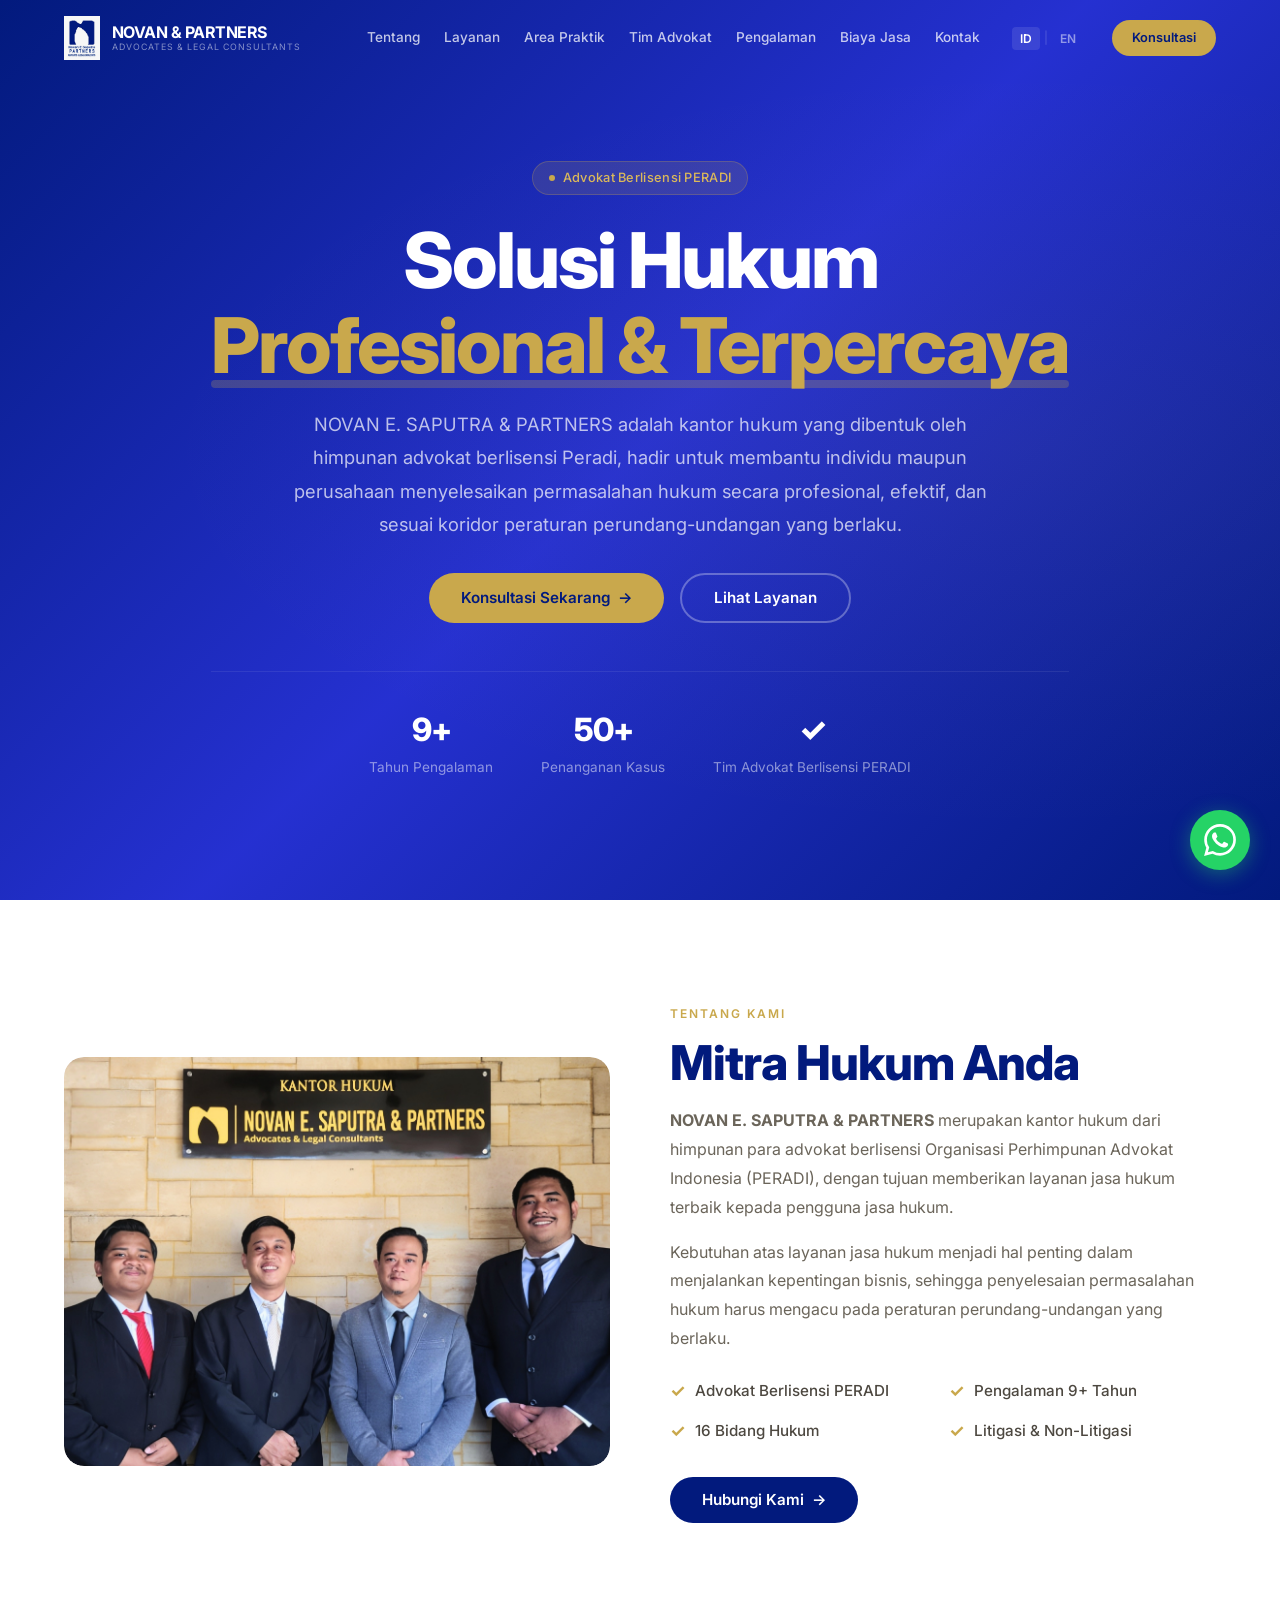
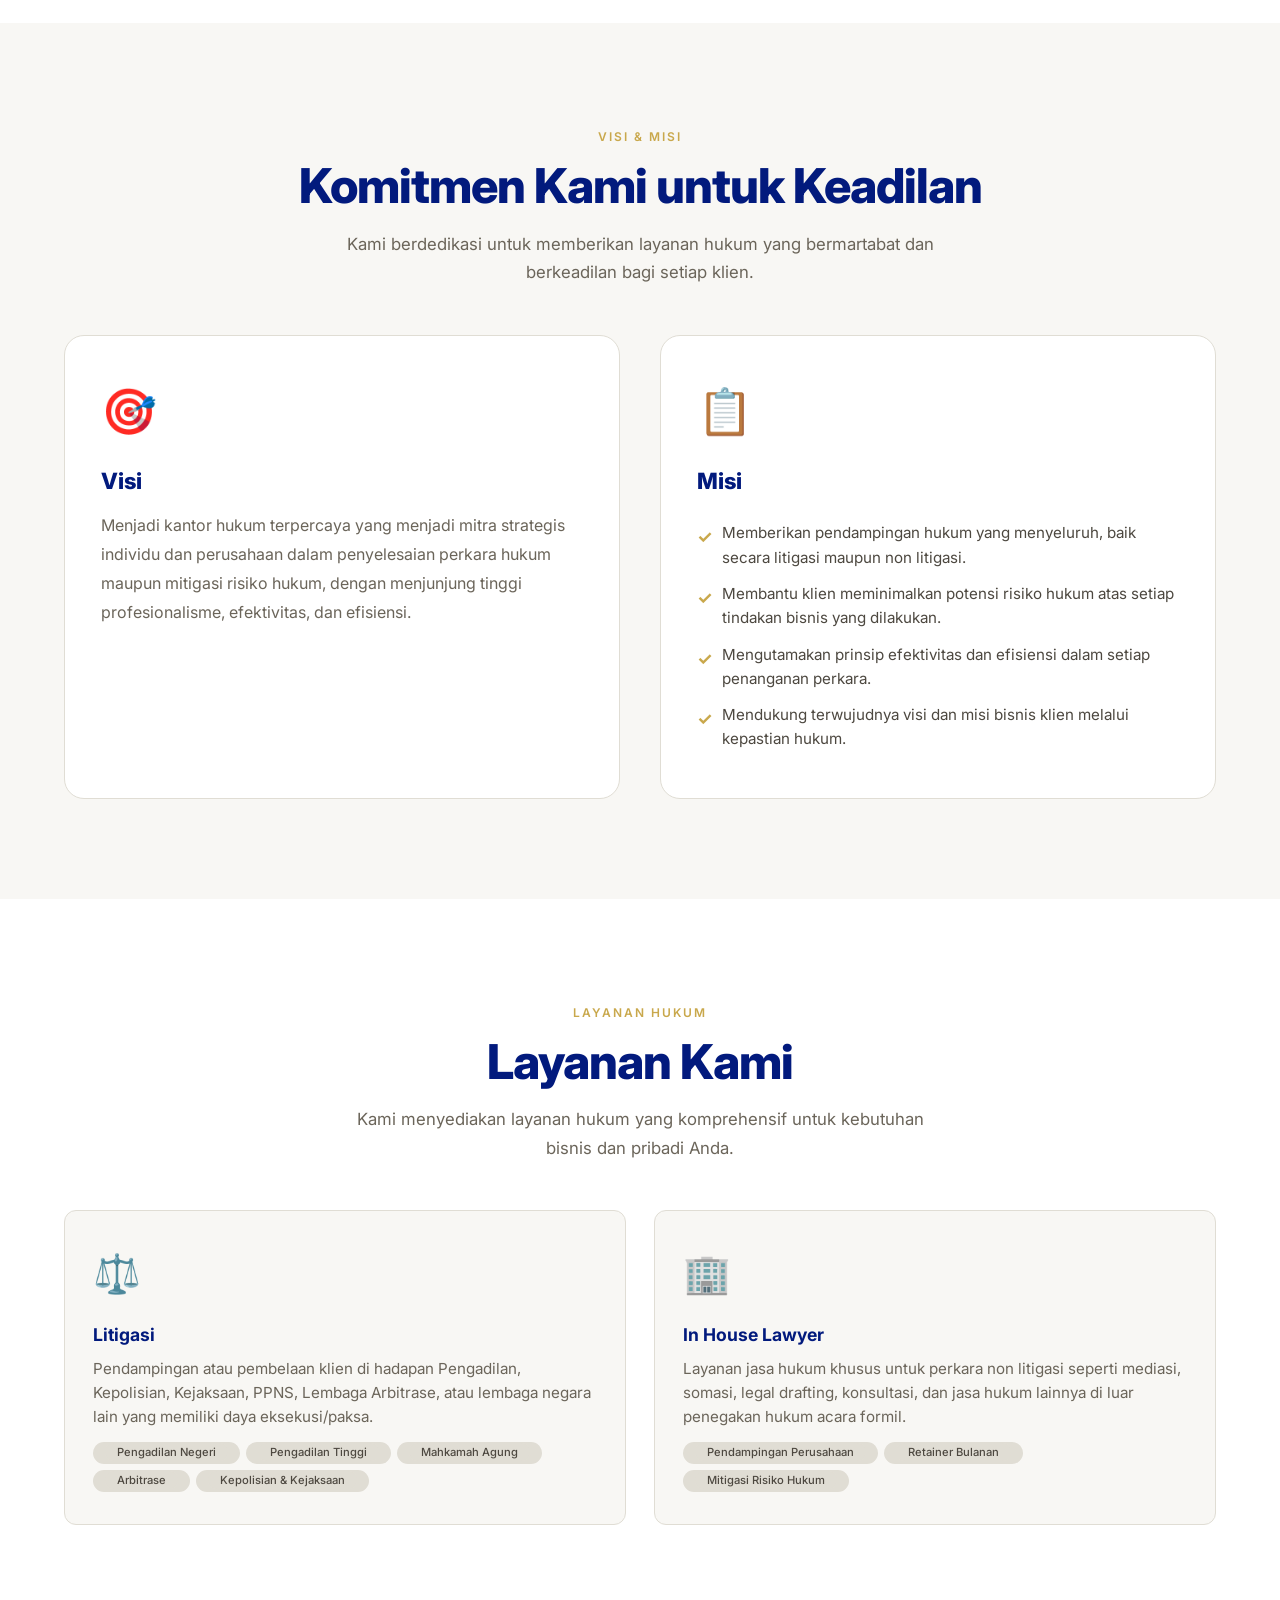
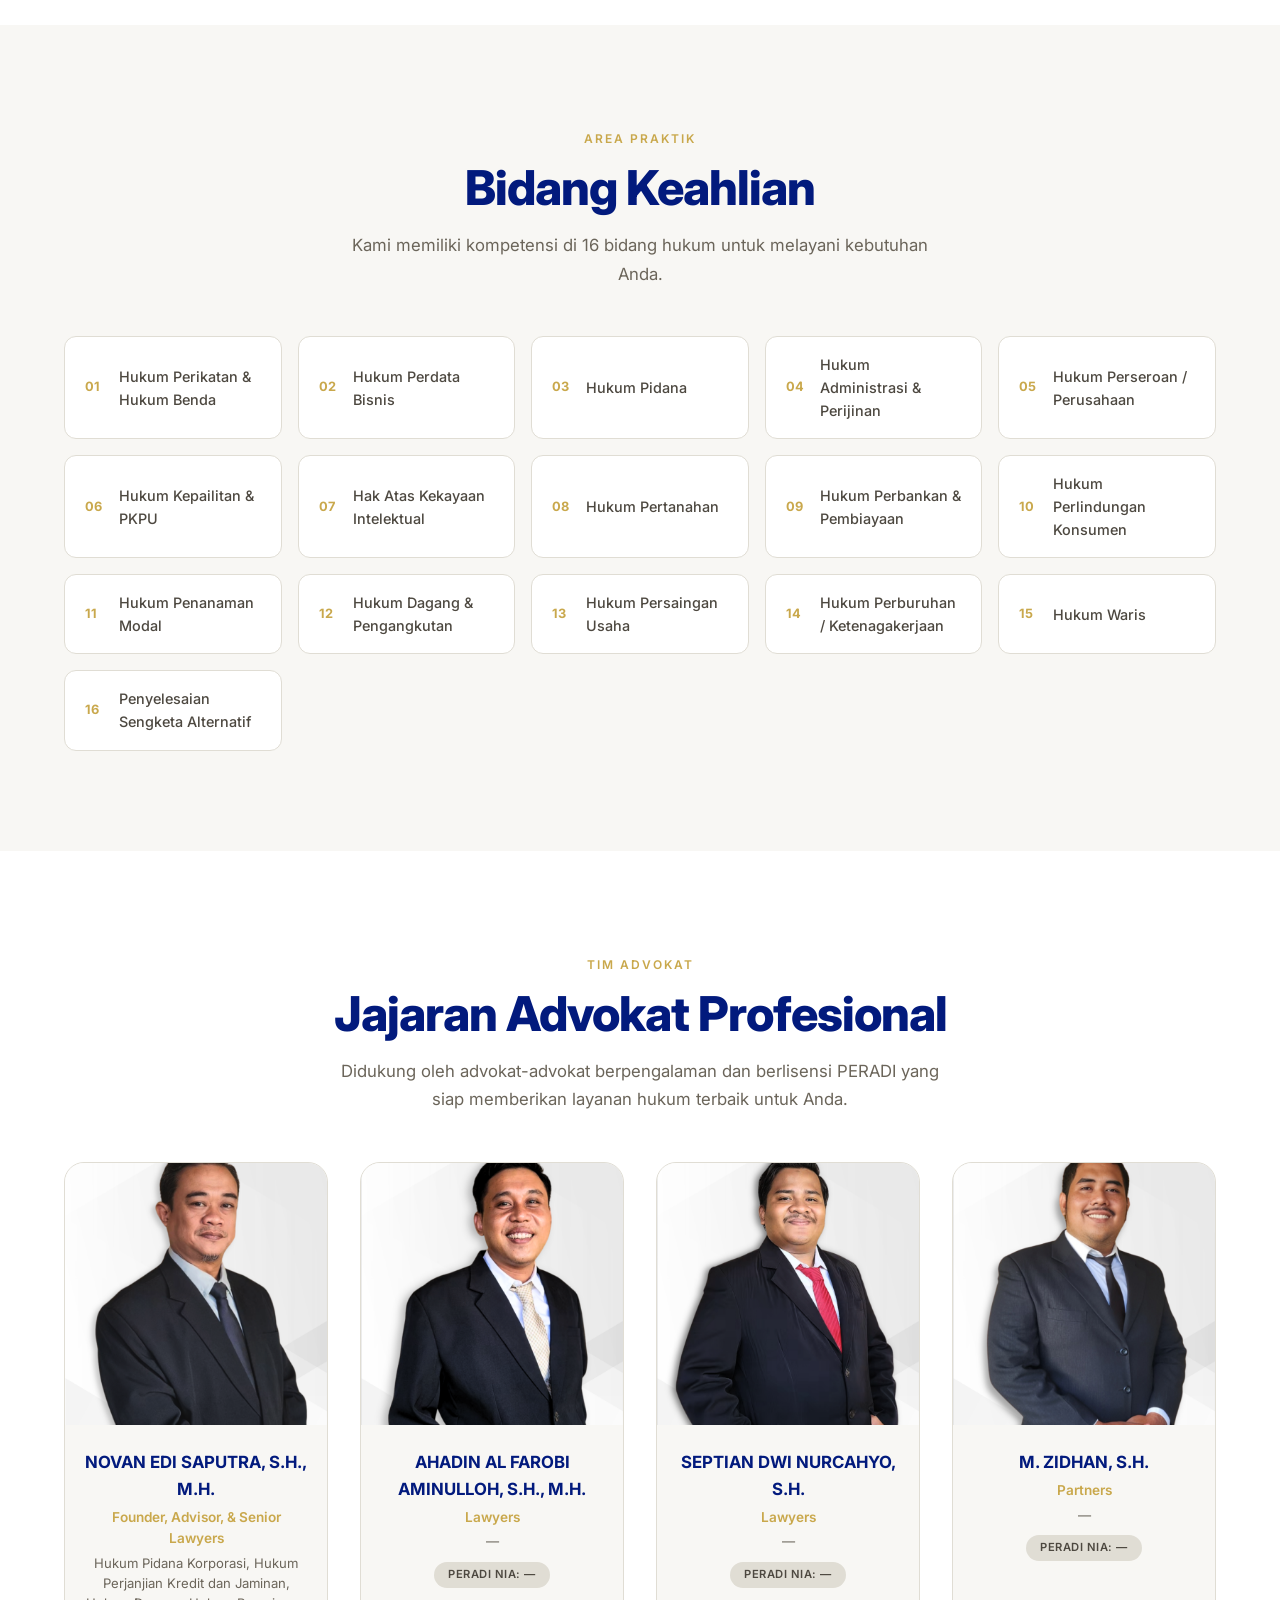
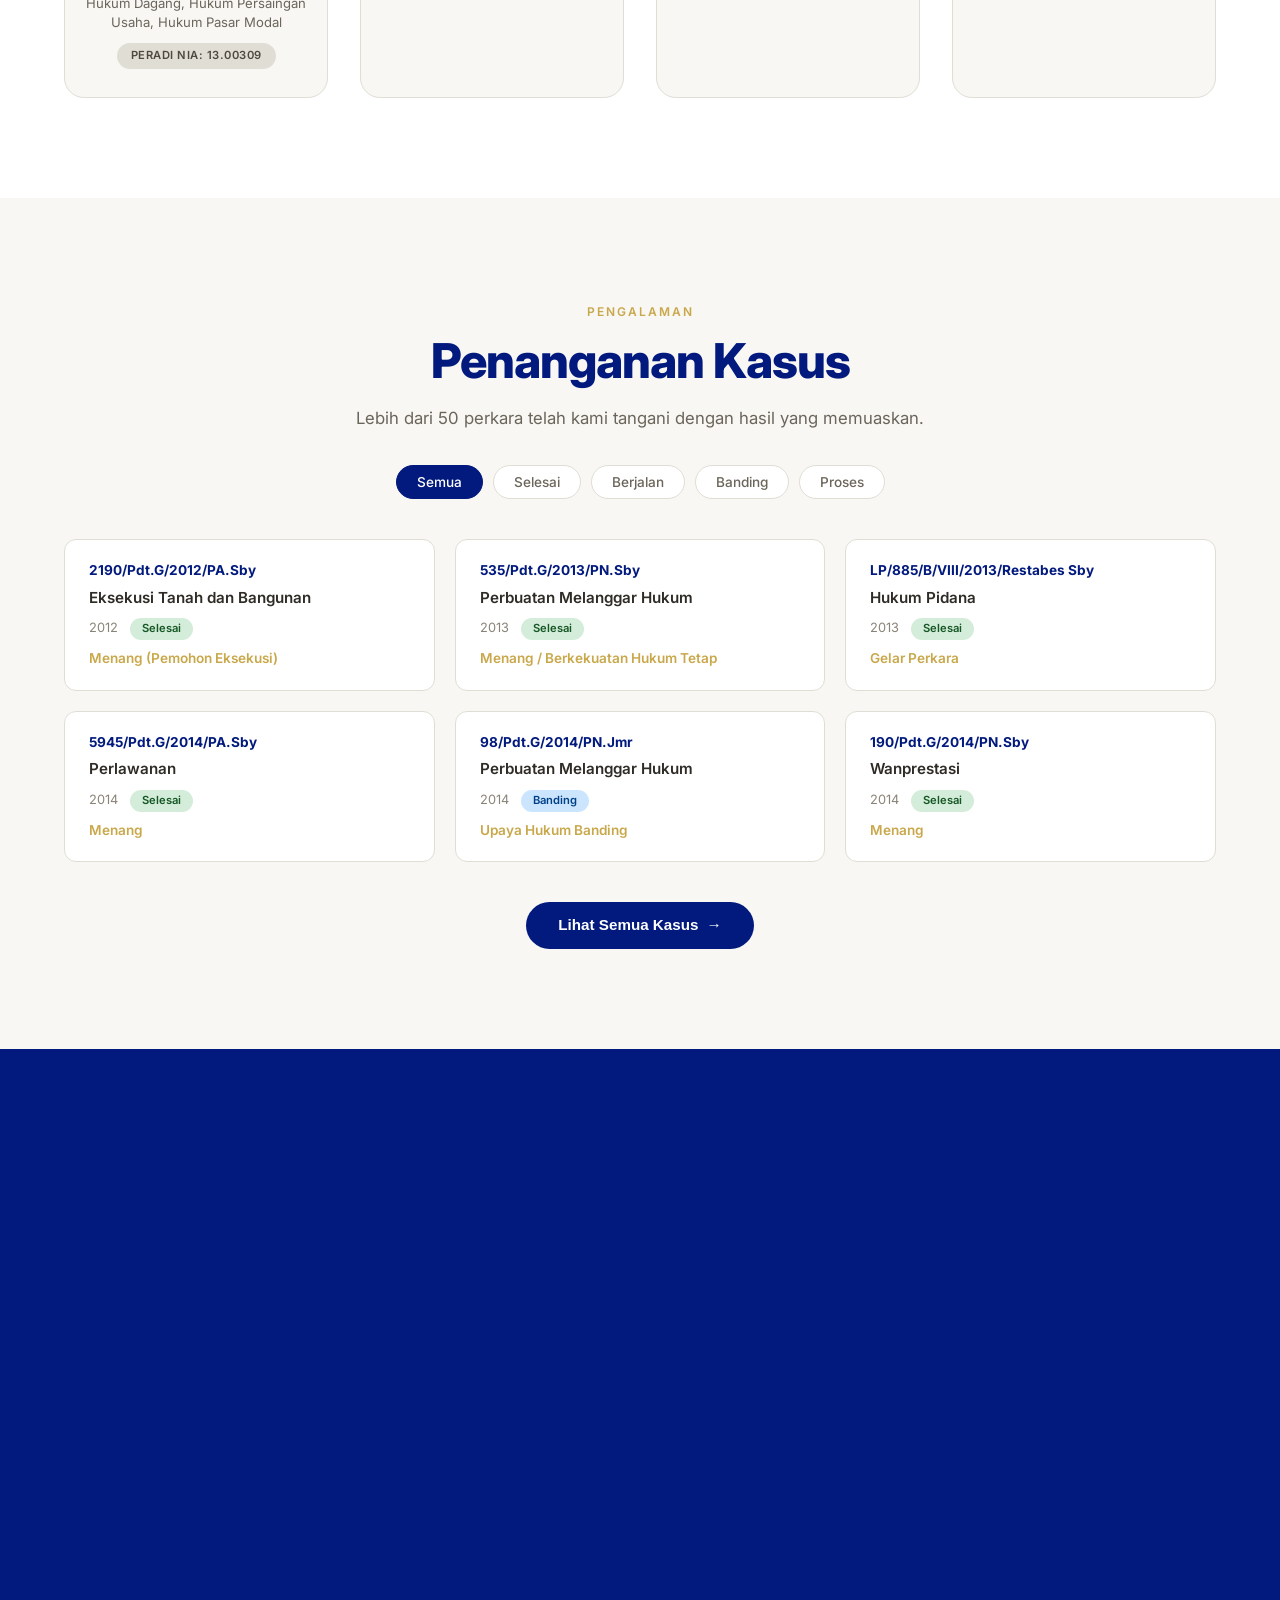
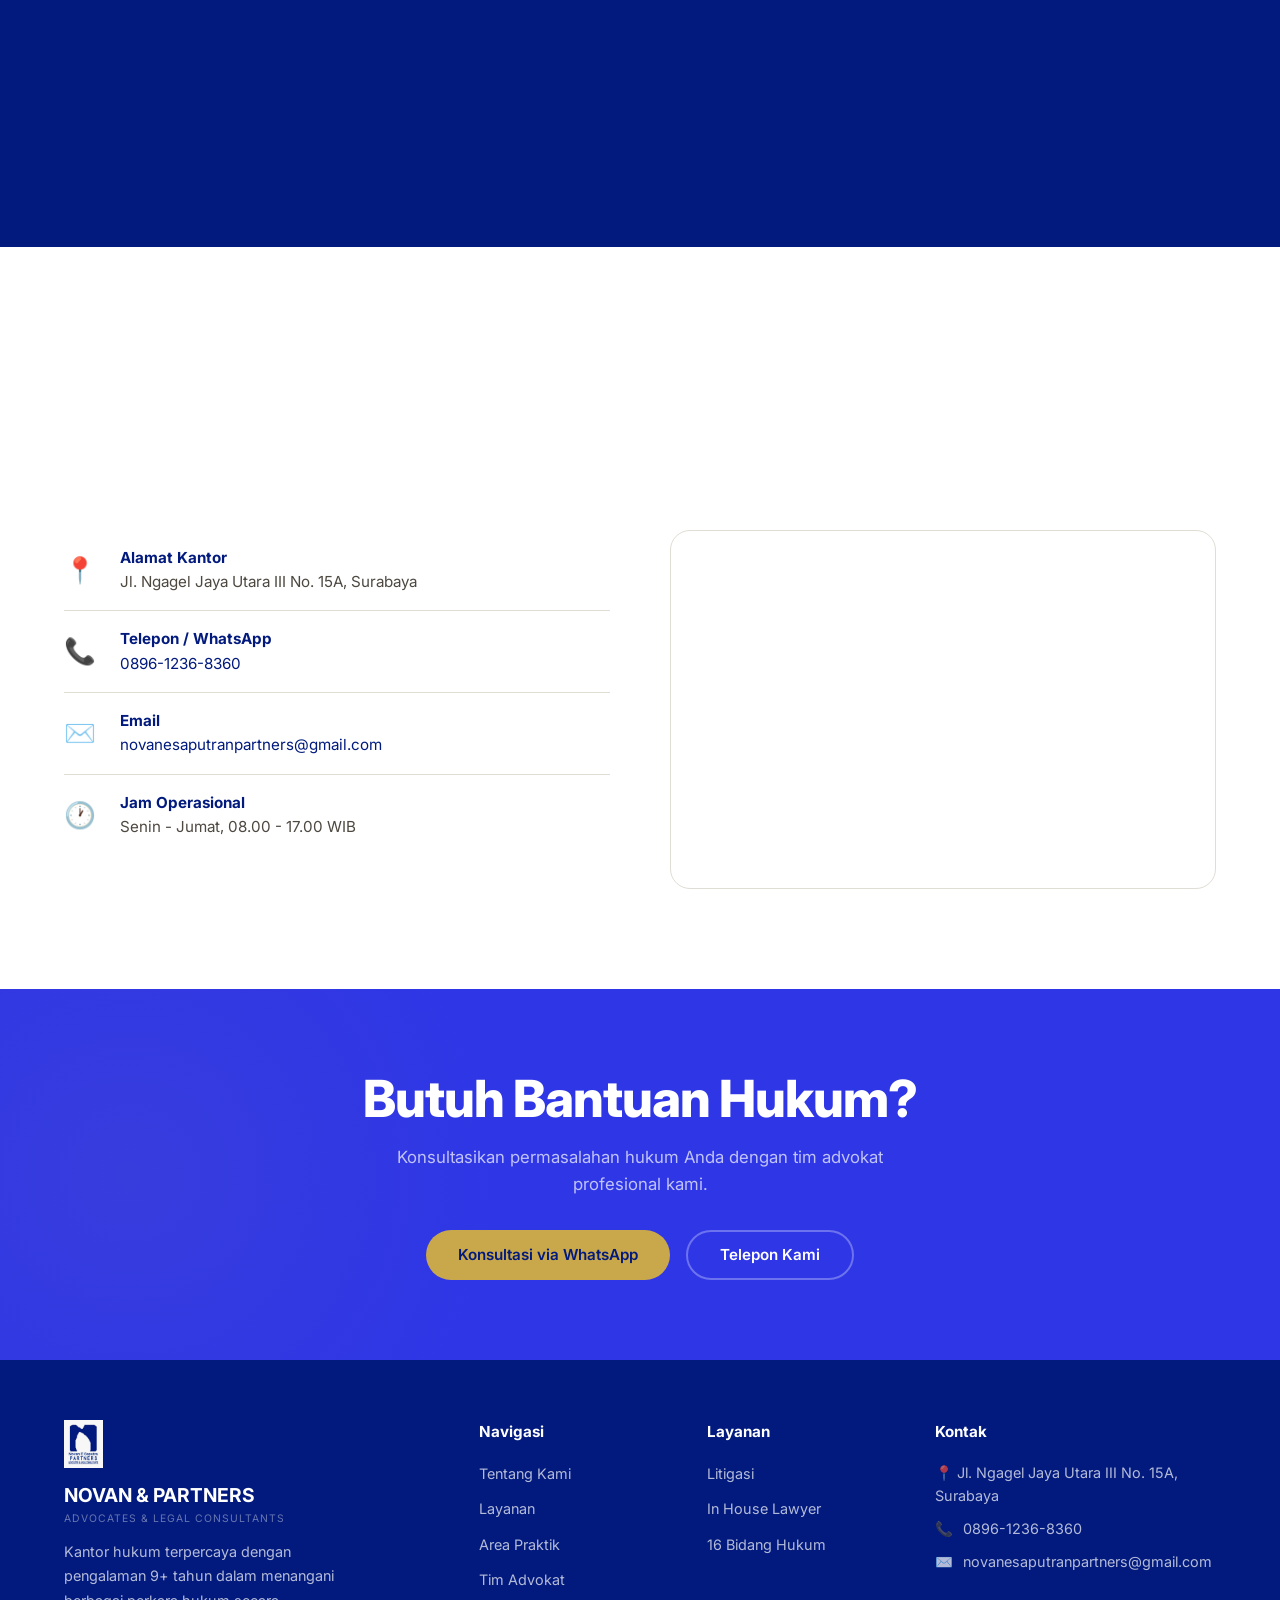
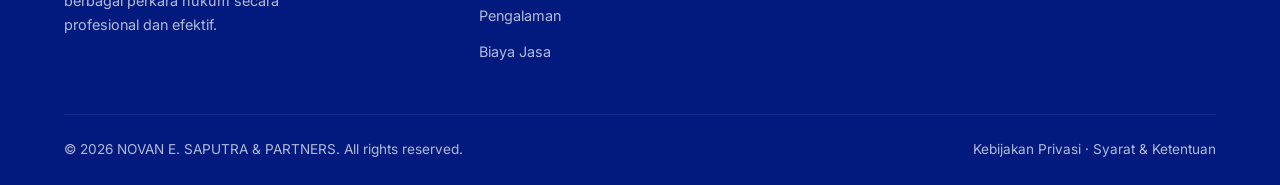
==== index.html @ 2bf6faef "Add files via upload" ====
<!DOCTYPE html>
<html lang="id">
<head>
    <meta charset="UTF-8" />
    <meta name="viewport" content="width=device-width, initial-scale=1.0" />
    <title>NOVAN E. SAPUTRA & PARTNERS — Advokat & Konsultan Hukum</title>
    <meta name="description" content="NOVAN E. SAPUTRA & PARTNERS adalah kantor hukum yang dibentuk oleh himpunan advokat berlisensi Peradi, hadir untuk membantu individu maupun perusahaan menyelesaikan permasalahan hukum." />
    <meta name="robots" content="index, follow" />
    <link rel="canonical" href="https://www.novanlawfirm.com" />

    <!-- Open Graph -->
    <meta property="og:title" content="NOVAN E. SAPUTRA & PARTNERS — Advokat & Konsultan Hukum" />
    <meta property="og:description" content="Kantor hukum terpercaya dengan pengalaman 9+ tahun menangani 50+ kasus litigasi dan non-litigasi." />
    <meta property="og:url" content="https://www.novanlawfirm.com" />
    <meta property="og:type" content="website" />
    <meta property="og:image" content="https://www.novanlawfirm.com/og-image.jpg" />

    <!-- Twitter Card -->
    <meta name="twitter:card" content="summary_large_image" />
    <meta name="twitter:title" content="NOVAN E. SAPUTRA & PARTNERS" />
    <meta name="twitter:description" content="Solusi hukum profesional untuk individu dan perusahaan." />

    <!-- Fonts -->
    <link rel="preconnect" href="https://fonts.googleapis.com" />
    <link rel="preconnect" href="https://fonts.gstatic.com" crossorigin />
    <link href="https://fonts.googleapis.com/css2?family=Inter:opsz,wght@14..32,300;14..32,400;14..32,500;14..32,600;14..32,700;14..32,800;14..32,900&display=swap" rel="stylesheet" />

    <!-- CSS -->
    <link rel="stylesheet" href="style.css" />

    <!-- Schema.org -->
    <script type="application/ld+json">
        {
            "@context": "https://schema.org",
            "@type": "LegalService",
            "name": "NOVAN E. SAPUTRA & PARTNERS",
            "description": "Kantor hukum yang menyediakan layanan advokat dan konsultan hukum di Surabaya.",
            "address": {
                "@type": "PostalAddress",
                "streetAddress": "Jl. Ngagel Jaya Utara III No. 15A",
                "addressLocality": "Surabaya",
                "addressRegion": "Jawa Timur",
                "postalCode": "60245",
                "addressCountry": "ID"
            },
            "telephone": "+6289612368360",
            "email": "novanesaputranpartners@gmail.com",
            "openingHours": "Mo-Fr 08:00-17:00"
        }
    </script>
</head>
<body>

    <!-- ===== NAVBAR ===== -->
    <header class="navbar" id="navbar" role="navigation" aria-label="Navigasi utama">
        <div class="container">
            <a href="#" class="navbar-brand" aria-label="Beranda">
                <img src="logo.jpeg" alt="NOVAN & PARTNERS Logo" class="logo-image" />
                <span class="brand-text">
                    NOVAN & PARTNERS
                    <small>Advocates &amp; Legal Consultants</small>
                </span>
            </a>

            <nav class="nav-menu" id="navMenu" role="menubar">
                <a href="#tentang" role="menuitem" data-id="Tentang" data-en="About">Tentang</a>
                <a href="#layanan" role="menuitem" data-id="Layanan" data-en="Services">Layanan</a>
                <a href="#praktik" role="menuitem" data-id="Area Praktik" data-en="Practice Areas">Area Praktik</a>
                <a href="#tim" role="menuitem" data-id="Tim Advokat" data-en="Our Lawyers">Tim Advokat</a>
                <a href="#pengalaman" role="menuitem" data-id="Pengalaman" data-en="Experience">Pengalaman</a>
                <a href="#biaya" role="menuitem" data-id="Biaya Jasa" data-en="Legal Fees">Biaya Jasa</a>
                <a href="#kontak" role="menuitem" data-id="Kontak" data-en="Contact">Kontak</a>
                <div class="lang-toggle">
                    <button class="active" id="langId">ID</button>
                    <span class="divider">|</span>
                    <button id="langEn">EN</button>
                </div>
                <a href="#kontak" role="menuitem" class="nav-cta">
                    <span class="btn btn-primary" data-id="Konsultasi" data-en="Consult">Konsultasi</span>
                </a>
            </nav>

            <button class="hamburger" id="hamburger" aria-label="Toggle menu" aria-expanded="false">
                <span></span><span></span><span></span>
            </button>
        </div>
    </header>

    <!-- Mobile Overlay -->
    <div class="nav-overlay" id="navOverlay"></div>

    <!-- ===== HERO ===== -->
    <section class="hero" id="beranda">
        <div class="container">
            <div class="hero-content">
                <div class="hero-badge">
                    <span class="dot"></span>
                    <span data-id="Advokat Berlisensi PERADI" data-en="Licensed PERADI Advocate">Advokat Berlisensi PERADI</span>
                </div>
                <h1>
                    <span data-id="Solusi Hukum" data-en="Legal Solutions">Solusi Hukum</span><br />
                    <span class="highlight"><span data-id="Profesional &amp; Terpercaya" data-en="Professional &amp; Trusted">Profesional &amp; Terpercaya</span></span>
                </h1>
                <p data-id="NOVAN E. SAPUTRA &amp; PARTNERS adalah kantor hukum yang dibentuk oleh himpunan advokat berlisensi Peradi, hadir untuk membantu individu maupun perusahaan menyelesaikan permasalahan hukum secara profesional, efektif, dan sesuai koridor peraturan perundang-undangan yang berlaku."
                   data-en="NOVAN E. SAPUTRA &amp; PARTNERS is a law firm formed by a group of PERADI licensed advocates, here to help individuals and companies resolve legal issues professionally, effectively, and in accordance with applicable laws and regulations.">
                    NOVAN E. SAPUTRA &amp; PARTNERS adalah kantor hukum yang dibentuk oleh
                    himpunan advokat berlisensi Peradi, hadir untuk membantu individu maupun
                    perusahaan menyelesaikan permasalahan hukum secara profesional, efektif,
                    dan sesuai koridor peraturan perundang-undangan yang berlaku.
                </p>
                <div class="hero-buttons">
                    <a href="#kontak" class="btn btn-primary"><span data-id="Konsultasi Sekarang" data-en="Consult Now">Konsultasi Sekarang</span> →</a>
                    <a href="#layanan" class="btn btn-outline"><span data-id="Lihat Layanan" data-en="View Services">Lihat Layanan</span></a>
                </div>
                <div class="hero-stats">
                    <div class="stat">
                        <div class="number">9+</div>
                        <div class="label"><span data-id="Tahun Pengalaman" data-en="Years Experience">Tahun Pengalaman</span></div>
                    </div>
                    <div class="stat">
                        <div class="number">50+</div>
                        <div class="label"><span data-id="Penanganan Kasus" data-en="Cases Handled">Penanganan Kasus</span></div>
                    </div>
                    <div class="stat">
                        <div class="number">✓</div>
                        <div class="label"><span data-id="Tim Advokat Berlisensi PERADI" data-en="PERADI Licensed Team">Tim Advokat Berlisensi PERADI</span></div>
                    </div>
                </div>
            </div>
        </div>
    </section>

    <!-- ===== ABOUT ===== -->
    <section class="about" id="tentang">
        <div class="container">
            <div class="about-grid">
                <div class="about-image animate-on-scroll">
                    <img src="Foto Tim.jpg" alt="Kantor NOVAN & PARTNERS" />
                </div>
                <div class="about-content animate-on-scroll">
                    <span class="section-label"><span data-id="Tentang Kami" data-en="About Us">Tentang Kami</span></span>
                    <h2 class="section-title"><span data-id="Mitra Hukum Anda" data-en="Your Legal Partner">Mitra Hukum Anda</span></h2>
                    <p style="color: var(--gray-600); line-height: 1.8; margin-bottom: 16px;" 
                       data-id="NOVAN E. SAPUTRA &amp; PARTNERS merupakan kantor hukum dari himpunan para advokat berlisensi Organisasi Perhimpunan Advokat Indonesia (PERADI), dengan tujuan memberikan layanan jasa hukum terbaik kepada pengguna jasa hukum."
                       data-en="NOVAN E. SAPUTRA &amp; PARTNERS is a law firm formed by a group of advocates licensed by the Indonesian Advocates Association (PERADI), with the aim of providing the best legal services to legal service users.">
                        <strong>NOVAN E. SAPUTRA &amp; PARTNERS</strong> merupakan kantor hukum
                        dari himpunan para advokat berlisensi Organisasi Perhimpunan Advokat
                        Indonesia (PERADI), dengan tujuan memberikan layanan jasa hukum terbaik
                        kepada pengguna jasa hukum.
                    </p>
                    <p style="color: var(--gray-600); line-height: 1.8; margin-bottom: 24px;"
                       data-id="Kebutuhan atas layanan jasa hukum menjadi hal penting dalam menjalankan kepentingan bisnis, sehingga penyelesaian permasalahan hukum harus mengacu pada peraturan perundang-undangan yang berlaku."
                       data-en="The need for legal services is important in running business interests, so the resolution of legal issues must refer to applicable laws and regulations.">
                        Kebutuhan atas layanan jasa hukum menjadi hal penting dalam menjalankan
                        kepentingan bisnis, sehingga penyelesaian permasalahan hukum harus
                        mengacu pada peraturan perundang-undangan yang berlaku.
                    </p>

                    <div class="about-benefits">
                        <div class="benefit-item"><span class="check">✓</span> <span data-id="Advokat Berlisensi PERADI" data-en="PERADI Licensed Advocates">Advokat Berlisensi PERADI</span></div>
                        <div class="benefit-item"><span class="check">✓</span> <span data-id="Pengalaman 9+ Tahun" data-en="9+ Years Experience">Pengalaman 9+ Tahun</span></div>
                        <div class="benefit-item"><span class="check">✓</span> <span data-id="16 Bidang Hukum" data-en="16 Legal Fields">16 Bidang Hukum</span></div>
                        <div class="benefit-item"><span class="check">✓</span> <span data-id="Litigasi &amp; Non-Litigasi" data-en="Litigation &amp; Non-Litigation">Litigasi &amp; Non-Litigasi</span></div>
                    </div>

                    <a href="#kontak" class="btn btn-dark"><span data-id="Hubungi Kami" data-en="Contact Us">Hubungi Kami</span> →</a>
                </div>
            </div>
        </div>
    </section>

    <!-- ===== VISI MISI ===== -->
    <section class="visimisi" id="visimisi">
        <div class="container">
            <div class="section-center animate-on-scroll">
                <span class="section-label"><span data-id="Visi &amp; Misi" data-en="Vision &amp; Mission">Visi &amp; Misi</span></span>
                <h2 class="section-title"><span data-id="Komitmen Kami untuk Keadilan" data-en="Our Commitment to Justice">Komitmen Kami untuk Keadilan</span></h2>
                <p class="section-subtitle" data-id="Kami berdedikasi untuk memberikan layanan hukum yang bermartabat dan berkeadilan bagi setiap klien."
                   data-en="We are dedicated to providing dignified and just legal services for every client.">
                    Kami berdedikasi untuk memberikan layanan hukum yang bermartabat
                    dan berkeadilan bagi setiap klien.
                </p>
            </div>

            <div class="visimisi-grid">
                <div class="visimisi-card animate-on-scroll delay-1">
                    <span class="icon">🎯</span>
                    <h3><span data-id="Visi" data-en="Vision">Visi</span></h3>
                    <p data-id="Menjadi kantor hukum terpercaya yang menjadi mitra strategis individu dan perusahaan dalam penyelesaian perkara hukum maupun mitigasi risiko hukum, dengan menjunjung tinggi profesionalisme, efektivitas, dan efisiensi."
                       data-en="To become a trusted law firm that serves as a strategic partner for individuals and companies in resolving legal cases and mitigating legal risks, upholding professionalism, effectiveness, and efficiency.">
                        Menjadi kantor hukum terpercaya yang menjadi mitra strategis individu
                        dan perusahaan dalam penyelesaian perkara hukum maupun mitigasi risiko
                        hukum, dengan menjunjung tinggi profesionalisme, efektivitas, dan efisiensi.
                    </p>
                </div>
                <div class="visimisi-card animate-on-scroll delay-2">
                    <span class="icon">📋</span>
                    <h3><span data-id="Misi" data-en="Mission">Misi</span></h3>
                    <ul>
                        <li>
                            <span class="check">✓</span>
                            <span data-id="Memberikan pendampingan hukum yang menyeluruh, baik secara litigasi maupun non litigasi."
                                  data-en="Providing comprehensive legal assistance, both in litigation and non-litigation.">
                                Memberikan pendampingan hukum yang menyeluruh, baik secara litigasi
                                maupun non litigasi.
                            </span>
                        </li>
                        <li>
                            <span class="check">✓</span>
                            <span data-id="Membantu klien meminimalkan potensi risiko hukum atas setiap tindakan bisnis yang dilakukan."
                                  data-en="Helping clients minimize potential legal risks for every business action taken.">
                                Membantu klien meminimalkan potensi risiko hukum atas setiap tindakan
                                bisnis yang dilakukan.
                            </span>
                        </li>
                        <li>
                            <span class="check">✓</span>
                            <span data-id="Mengutamakan prinsip efektivitas dan efisiensi dalam setiap penanganan perkara."
                                  data-en="Prioritizing the principles of effectiveness and efficiency in every case handling.">
                                Mengutamakan prinsip efektivitas dan efisiensi dalam setiap penanganan
                                perkara.
                            </span>
                        </li>
                        <li>
                            <span class="check">✓</span>
                            <span data-id="Mendukung terwujudnya visi dan misi bisnis klien melalui kepastian hukum."
                                  data-en="Supporting the realization of clients' business vision and mission through legal certainty.">
                                Mendukung terwujudnya visi dan misi bisnis klien melalui kepastian
                                hukum.
                            </span>
                        </li>
                    </ul>
                </div>
            </div>
        </div>
    </section>

    <!-- ===== SERVICES ===== -->
    <section class="services" id="layanan">
        <div class="container">
            <div class="section-center animate-on-scroll">
                <span class="section-label"><span data-id="Layanan Hukum" data-en="Legal Services">Layanan Hukum</span></span>
                <h2 class="section-title"><span data-id="Layanan Kami" data-en="Our Services">Layanan Kami</span></h2>
                <p class="section-subtitle" data-id="Kami menyediakan layanan hukum yang komprehensif untuk kebutuhan bisnis dan pribadi Anda."
                   data-en="We provide comprehensive legal services for your business and personal needs.">
                    Kami menyediakan layanan hukum yang komprehensif untuk kebutuhan
                    bisnis dan pribadi Anda.
                </p>
            </div>

            <div class="services-grid">
                <div class="service-card animate-on-scroll delay-1">
                    <span class="icon">⚖️</span>
                    <h3><span data-id="Litigasi" data-en="Litigation">Litigasi</span></h3>
                    <p data-id="Pendampingan atau pembelaan klien di hadapan Pengadilan, Kepolisian, Kejaksaan, PPNS, Lembaga Arbitrase, atau lembaga negara lain yang memiliki daya eksekusi/paksa."
                       data-en="Assistance or defense of clients before Courts, Police, Prosecutors, PPNS, Arbitration Institutions, or other state institutions that have executive/coercive power.">
                        Pendampingan atau pembelaan klien di hadapan Pengadilan, Kepolisian, Kejaksaan, PPNS, Lembaga Arbitrase, atau lembaga negara lain yang memiliki daya eksekusi/paksa.
                    </p>
                    <div class="sub-services">
                        <span><span data-id="Pengadilan Negeri" data-en="District Court">Pengadilan Negeri</span></span>
                        <span><span data-id="Pengadilan Tinggi" data-en="High Court">Pengadilan Tinggi</span></span>
                        <span><span data-id="Mahkamah Agung" data-en="Supreme Court">Mahkamah Agung</span></span>
                        <span><span data-id="Arbitrase" data-en="Arbitration">Arbitrase</span></span>
                        <span><span data-id="Kepolisian &amp; Kejaksaan" data-en="Police &amp; Prosecutors">Kepolisian &amp; Kejaksaan</span></span>
                    </div>
                </div>
                <div class="service-card animate-on-scroll delay-2">
                    <span class="icon">🏢</span>
                    <h3><span data-id="In House Lawyer" data-en="In House Lawyer">In House Lawyer</span></h3>
                    <p data-id="Layanan jasa hukum khusus untuk perkara non litigasi seperti mediasi, somasi, legal drafting, konsultasi, dan jasa hukum lainnya di luar penegakan hukum acara formil."
                       data-en="Legal services for non-litigation cases such as mediation, legal notices, legal drafting, consultations, and other legal services outside formal procedural law enforcement.">
                        Layanan jasa hukum khusus untuk perkara non litigasi seperti mediasi, somasi, legal drafting, konsultasi, dan jasa hukum lainnya di luar penegakan hukum acara formil.
                    </p>
                    <div class="sub-services">
                        <span><span data-id="Pendampingan Perusahaan" data-en="Company Assistance">Pendampingan Perusahaan</span></span>
                        <span><span data-id="Retainer Bulanan" data-en="Monthly Retainer">Retainer Bulanan</span></span>
                        <span><span data-id="Mitigasi Risiko Hukum" data-en="Legal Risk Mitigation">Mitigasi Risiko Hukum</span></span>
                    </div>
                </div>
            </div>
        </div>
    </section>

    <!-- ===== PRACTICE AREAS ===== -->
    <section class="practice" id="praktik">
        <div class="container">
            <div class="section-center animate-on-scroll">
                <span class="section-label"><span data-id="Area Praktik" data-en="Practice Areas">Area Praktik</span></span>
                <h2 class="section-title"><span data-id="Bidang Keahlian" data-en="Fields of Expertise">Bidang Keahlian</span></h2>
                <p class="section-subtitle" data-id="Kami memiliki kompetensi di 16 bidang hukum untuk melayani kebutuhan Anda."
                   data-en="We have competence in 16 legal fields to serve your needs.">
                    Kami memiliki kompetensi di 16 bidang hukum untuk melayani kebutuhan Anda.
                </p>
            </div>

            <div class="practice-grid">
                <div class="practice-item"><span class="num">01</span> <span data-id="Hukum Perikatan &amp; Hukum Benda" data-en="Law of Obligations &amp; Property Law">Hukum Perikatan &amp; Hukum Benda</span></div>
                <div class="practice-item"><span class="num">02</span> <span data-id="Hukum Perdata Bisnis" data-en="Business Civil Law">Hukum Perdata Bisnis</span></div>
                <div class="practice-item"><span class="num">03</span> <span data-id="Hukum Pidana" data-en="Criminal Law">Hukum Pidana</span></div>
                <div class="practice-item"><span class="num">04</span> <span data-id="Hukum Administrasi &amp; Perijinan" data-en="Administrative Law &amp; Licensing">Hukum Administrasi &amp; Perijinan</span></div>
                <div class="practice-item"><span class="num">05</span> <span data-id="Hukum Perseroan / Perusahaan" data-en="Corporate Law">Hukum Perseroan / Perusahaan</span></div>
                <div class="practice-item"><span class="num">06</span> <span data-id="Hukum Kepailitan &amp; PKPU" data-en="Bankruptcy &amp; PKPU Law">Hukum Kepailitan &amp; PKPU</span></div>
                <div class="practice-item"><span class="num">07</span> <span data-id="Hak Atas Kekayaan Intelektual" data-en="Intellectual Property Rights">Hak Atas Kekayaan Intelektual</span></div>
                <div class="practice-item"><span class="num">08</span> <span data-id="Hukum Pertanahan" data-en="Land Law">Hukum Pertanahan</span></div>
                <div class="practice-item"><span class="num">09</span> <span data-id="Hukum Perbankan &amp; Pembiayaan" data-en="Banking &amp; Financing Law">Hukum Perbankan &amp; Pembiayaan</span></div>
                <div class="practice-item"><span class="num">10</span> <span data-id="Hukum Perlindungan Konsumen" data-en="Consumer Protection Law">Hukum Perlindungan Konsumen</span></div>
                <div class="practice-item"><span class="num">11</span> <span data-id="Hukum Penanaman Modal" data-en="Investment Law">Hukum Penanaman Modal</span></div>
                <div class="practice-item"><span class="num">12</span> <span data-id="Hukum Dagang &amp; Pengangkutan" data-en="Commercial &amp; Transportation Law">Hukum Dagang &amp; Pengangkutan</span></div>
                <div class="practice-item"><span class="num">13</span> <span data-id="Hukum Persaingan Usaha" data-en="Business Competition Law">Hukum Persaingan Usaha</span></div>
                <div class="practice-item"><span class="num">14</span> <span data-id="Hukum Perburuhan / Ketenagakerjaan" data-en="Labor / Employment Law">Hukum Perburuhan / Ketenagakerjaan</span></div>
                <div class="practice-item"><span class="num">15</span> <span data-id="Hukum Waris" data-en="Inheritance Law">Hukum Waris</span></div>
                <div class="practice-item"><span class="num">16</span> <span data-id="Penyelesaian Sengketa Alternatif" data-en="Alternative Dispute Resolution">Penyelesaian Sengketa Alternatif</span></div>
            </div>
        </div>
    </section>

    <!-- ===== TEAM ===== -->
    <section class="team" id="tim">
        <div class="container">
            <div class="section-center animate-on-scroll">
                <span class="section-label"><span data-id="Tim Advokat" data-en="Our Lawyers">Tim Advokat</span></span>
                <h2 class="section-title"><span data-id="Jajaran Advokat Profesional" data-en="Professional Lawyers Team">Jajaran Advokat Profesional</span></h2>
                <p class="section-subtitle" data-id="Didukung oleh advokat-advokat berpengalaman dan berlisensi PERADI yang siap memberikan layanan hukum terbaik untuk Anda."
                   data-en="Supported by experienced and PERADI licensed advocates who are ready to provide the best legal services for you.">
                    Didukung oleh advokat-advokat berpengalaman dan berlisensi PERADI
                    yang siap memberikan layanan hukum terbaik untuk Anda.
                </p>
            </div>

            <div class="team-grid">
                <div class="team-card animate-on-scroll delay-1">
                    <div class="team-image">
                        <img src="Novan Edi Saputra.png" alt="NOVAN EDI SAPUTRA, S.H., M.H." />
                    </div>
                    <div class="team-info">
                        <h3>NOVAN EDI SAPUTRA, S.H., M.H.</h3>
                        <div class="position"><span data-id="Founder, Advisor, &amp; Senior Lawyers" data-en="Founder, Advisor, &amp; Senior Lawyers">Founder, Advisor, &amp; Senior Lawyers</span></div>
                        <div class="expertise"><span data-id="Hukum Pidana Korporasi, Hukum Perjanjian Kredit dan Jaminan, Hukum Dagang, Hukum Persaingan Usaha, Hukum Pasar Modal" data-en="Corporate Criminal Law, Credit Agreement and Security Law, Commercial Law, Business Competition Law, Capital Market Law">Hukum Pidana Korporasi, Hukum Perjanjian Kredit dan Jaminan, Hukum Dagang, Hukum Persaingan Usaha, Hukum Pasar Modal</span></div>
                        <span class="badge-peradi">PERADI NIA: 13.00309</span>
                    </div>
                </div>

                <div class="team-card animate-on-scroll delay-2">
                    <div class="team-image">
                        <img src="Ahadin Al Farobi Aminulloh.png" alt="AHADIN AL FAROBI AMINULLOH, S.H., M.H." />
                    </div>
                    <div class="team-info">
                        <h3>AHADIN AL FAROBI AMINULLOH, S.H., M.H.</h3>
                        <div class="position"><span data-id="Lawyers" data-en="Lawyers">Lawyers</span></div>
                        <div class="expertise">—</div>
                        <span class="badge-peradi">PERADI NIA: —</span>
                    </div>
                </div>

                <div class="team-card animate-on-scroll delay-3">
                    <div class="team-image">
                        <img src="Septian Dwi Nurcahyo.png" alt="SEPTIAN DWI NURCAHYO, S.H." />
                    </div>
                    <div class="team-info">
                        <h3>SEPTIAN DWI NURCAHYO, S.H.</h3>
                        <div class="position"><span data-id="Lawyers" data-en="Lawyers">Lawyers</span></div>
                        <div class="expertise">—</div>
                        <span class="badge-peradi">PERADI NIA: —</span>
                    </div>
                </div>

                <div class="team-card animate-on-scroll delay-4">
                    <div class="team-image">
                        <img src="M. Zidhan.png" alt="M. ZIDHAN, S.H." />
                    </div>
                    <div class="team-info">
                        <h3>M. ZIDHAN, S.H.</h3>
                        <div class="position"><span data-id="Partners" data-en="Partners">Partners</span></div>
                        <div class="expertise">—</div>
                        <span class="badge-peradi">PERADI NIA: —</span>
                    </div>
                </div>
            </div>
        </div>
    </section>

    <!-- ===== EXPERIENCE ===== -->
    <section class="experience" id="pengalaman">
        <div class="container">
            <div class="section-center animate-on-scroll">
                <span class="section-label"><span data-id="Pengalaman" data-en="Experience">Pengalaman</span></span>
                <h2 class="section-title"><span data-id="Penanganan Kasus" data-en="Cases Handled">Penanganan Kasus</span></h2>
                <p class="section-subtitle" data-id="Lebih dari 50 perkara telah kami tangani dengan hasil yang memuaskan."
                   data-en="More than 50 cases have been handled with satisfactory results.">
                    Lebih dari 50 perkara telah kami tangani dengan hasil yang memuaskan.
                </p>
            </div>

            <div class="experience-filters">
                <button class="active" data-filter="all"><span data-id="Semua" data-en="All">Semua</span></button>
                <button data-filter="selesai"><span data-id="Selesai" data-en="Completed">Selesai</span></button>
                <button data-filter="berjalan"><span data-id="Berjalan" data-en="Ongoing">Berjalan</span></button>
                <button data-filter="banding"><span data-id="Banding" data-en="Appeal">Banding</span></button>
                <button data-filter="proses"><span data-id="Proses" data-en="In Process">Proses</span></button>
            </div>

            <div class="experience-grid" id="experienceGrid"></div>

            <div class="experience-load-more">
                <button class="btn btn-dark" id="loadMoreBtn"><span data-id="Lihat Semua Kasus" data-en="View All Cases">Lihat Semua Kasus</span> →</button>
            </div>
        </div>
    </section>

    <!-- ===== LEGAL FEES ===== -->
    <section class="fees" id="biaya">
        <div class="container">
            <div class="section-center animate-on-scroll">
                <span class="section-label"><span data-id="Biaya Jasa" data-en="Legal Fees">Biaya Jasa</span></span>
                <h2 class="section-title"><span data-id="Struktur Biaya Legal" data-en="Legal Fee Structure">Struktur Biaya Legal</span></h2>
                <p class="section-subtitle" data-id="Kami menawarkan skema biaya yang transparan dan sesuai dengan kebutuhan Anda."
                   data-en="We offer transparent fee structures tailored to your needs.">
                    Kami menawarkan skema biaya yang transparan dan sesuai dengan kebutuhan Anda.
                </p>
            </div>

            <div class="fees-grid">
                <div class="fees-card animate-on-scroll delay-1">
                    <span class="icon">⚖️</span>
                    <h3><span data-id="Litigasi" data-en="Litigation">Litigasi</span></h3>
                    <p data-id="Mekanisme kontrak kerja per kasus sesuai Surat Kuasa Khusus." 
                       data-en="Case-by-case work contract mechanism according to Special Power of Attorney.">
                        Mekanisme kontrak kerja per kasus sesuai Surat Kuasa Khusus.
                    </p>
                    <ul>
                        <li><span class="check">✓</span> <span data-id="Lawyer Fee dan/atau Honorarium" data-en="Lawyer Fee and/or Honorarium">Lawyer Fee dan/atau Honorarium</span></li>
                        <li><span class="check">✓</span> <span data-id="Biaya Akomodasi (conditional)" data-en="Accommodation Costs (conditional)">Biaya Akomodasi (conditional)</span></li>
                        <li><span class="check">✓</span> <span data-id="Success Fee (conditional)" data-en="Success Fee (conditional)">Success Fee (conditional)</span></li>
                        <li><span class="check">✓</span> <span data-id="Biaya Operasional (insidentil)" data-en="Operational Costs (incidental)">Biaya Operasional (insidentil)</span></li>
                    </ul>
                </div>
                <div class="fees-card animate-on-scroll delay-2">
                    <span class="icon">🏢</span>
                    <h3><span data-id="In House Lawyer" data-en="In House Lawyer">In House Lawyer</span></h3>
                    <p data-id="Jangka waktu kontrak minimal 1 tahun dengan evaluasi tiap 6 bulan."
                       data-en="Minimum contract period of 1 year with evaluation every 6 months.">
                        Jangka waktu kontrak minimal 1 tahun dengan evaluasi tiap 6 bulan.
                    </p>
                    <ul>
                        <li><span class="check">✓</span> <span data-id="Biaya per bulan sesuai kebutuhan" data-en="Monthly fee according to needs">Biaya per bulan sesuai kebutuhan</span></li>
                        <li><span class="check">✓</span> <span data-id="Mediasi, somasi, legal drafting" data-en="Mediation, legal notices, legal drafting">Mediasi, somasi, legal drafting</span></li>
                        <li><span class="check">✓</span> <span data-id="Konsultasi dan jasa non litigasi" data-en="Consultation and non-litigation services">Konsultasi dan jasa non litigasi</span></li>
                        <li><span class="check">✓</span> <span data-id="Biaya Akomodasi (conditional)" data-en="Accommodation Costs (conditional)">Biaya Akomodasi (conditional)</span></li>
                        <li><span class="check">✓</span> <span data-id="Success Fee (conditional)" data-en="Success Fee (conditional)">Success Fee (conditional)</span></li>
                    </ul>
                </div>
            </div>
        </div>
    </section>

    <!-- ===== CONTACT ===== -->
    <section class="contact" id="kontak">
        <div class="container">
            <div class="section-center animate-on-scroll">
                <span class="section-label"><span data-id="Kontak" data-en="Contact">Kontak</span></span>
                <h2 class="section-title"><span data-id="Hubungi Kami" data-en="Contact Us">Hubungi Kami</span></h2>
                <p class="section-subtitle" data-id="Siap membantu Anda dengan permasalahan hukum yang dihadapi."
                   data-en="Ready to help you with your legal issues.">
                    Siap membantu Anda dengan permasalahan hukum yang dihadapi.
                </p>
            </div>

            <div class="contact-grid">
                <div class="contact-info animate-on-scroll">
                    <div class="contact-item">
                        <span class="icon">📍</span>
                        <div class="text">
                            <strong><span data-id="Alamat Kantor" data-en="Office Address">Alamat Kantor</span></strong><br />
                            Jl. Ngagel Jaya Utara III No. 15A, Surabaya
                        </div>
                    </div>
                    <div class="contact-item">
                        <span class="icon">📞</span>
                        <div class="text">
                            <strong><span data-id="Telepon / WhatsApp" data-en="Phone / WhatsApp">Telepon / WhatsApp</span></strong><br />
                            <a href="tel:+6289612368360" style="color: var(--primary);">0896-1236-8360</a>
                        </div>
                    </div>
                    <div class="contact-item">
                        <span class="icon">✉️</span>
                        <div class="text">
                            <strong><span data-id="Email" data-en="Email">Email</span></strong><br />
                            <a href="mailto:novanesaputranpartners@gmail.com" style="color: var(--primary);">novanesaputranpartners@gmail.com</a>
                        </div>
                    </div>
                    <div class="contact-item" style="border-bottom: none;">
                        <span class="icon">🕐</span>
                        <div class="text">
                            <strong><span data-id="Jam Operasional" data-en="Business Hours">Jam Operasional</span></strong><br />
                            <span data-id="Senin - Jumat, 08.00 - 17.00 WIB" data-en="Monday - Friday, 08.00 - 17.00 WIB">Senin - Jumat, 08.00 - 17.00 WIB</span>
                        </div>
                    </div>
                </div>
                <div class="contact-map animate-on-scroll delay-1">
                    <iframe 
                        src="https://www.google.com/maps/embed?pb=!1m18!1m12!1m3!1d3957.554675651683!2d112.738991!3d-7.291951!2m3!1f0!2f0!3f0!3m2!1i1024!2i768!4f13.1!3m3!1m2!1s0x2dd7fb9df170f5d7%3A0x8d6d7c7e8f6c0e7!2sJl.%20Ngagel%20Jaya%20Utara%20III%20No.15A%2C%20Ngagel%20Jaya%20Selatan%2C%20Kec.%20Wonokromo%2C%20Surabaya%2C%20Jawa%20Timur%2060245!5e0!3m2!1sid!2sid!4v1700000000000" 
                        allowfullscreen="" 
                        loading="lazy" 
                        referrerpolicy="no-referrer-when-downgrade">
                    </iframe>
                </div>
            </div>
        </div>
    </section>

    <!-- ===== CTA ===== -->
    <section class="cta-section">
        <div class="container">
            <h2 class="animate-on-scroll"><span data-id="Butuh Bantuan Hukum?" data-en="Need Legal Assistance?">Butuh Bantuan Hukum?</span></h2>
            <p class="animate-on-scroll delay-1"><span data-id="Konsultasikan permasalahan hukum Anda dengan tim advokat profesional kami." data-en="Consult your legal issues with our professional legal team.">Konsultasikan permasalahan hukum Anda dengan tim advokat profesional kami.</span></p>
            <div class="btn-group animate-on-scroll delay-2">
                <a href="https://wa.me/6289612368360" class="btn btn-primary" target="_blank"><span data-id="Konsultasi via WhatsApp" data-en="Consult via WhatsApp">Konsultasi via WhatsApp</span></a>
                <a href="tel:+6289612368360" class="btn btn-outline"><span data-id="Telepon Kami" data-en="Call Us">Telepon Kami</span></a>
            </div>
        </div>
    </section>

    <!-- ===== FOOTER ===== -->
    <footer class="footer" role="contentinfo">
        <div class="container">
            <div class="footer-grid">
                <div class="footer-brand">
                    <img src="logo.jpeg" alt="NOVAN & PARTNERS Logo" class="logo-footer" />
                    <div class="logo-text">
                        NOVAN &amp; PARTNERS
                        <small>Advocates &amp; Legal Consultants</small>
                    </div>
                    <p data-id="Kantor hukum terpercaya dengan pengalaman 9+ tahun dalam menangani berbagai perkara hukum secara profesional dan efektif."
                       data-en="Trusted law firm with 9+ years of experience in handling various legal cases professionally and effectively.">
                        Kantor hukum terpercaya dengan pengalaman 9+ tahun dalam menangani
                        berbagai perkara hukum secara profesional dan efektif.
                    </p>
                </div>
                <div>
                    <h4><span data-id="Navigasi" data-en="Navigation">Navigasi</span></h4>
                    <ul>
                        <li><a href="#tentang" data-id="Tentang Kami" data-en="About Us">Tentang Kami</a></li>
                        <li><a href="#layanan" data-id="Layanan" data-en="Services">Layanan</a></li>
                        <li><a href="#praktik" data-id="Area Praktik" data-en="Practice Areas">Area Praktik</a></li>
                        <li><a href="#tim" data-id="Tim Advokat" data-en="Our Lawyers">Tim Advokat</a></li>
                        <li><a href="#pengalaman" data-id="Pengalaman" data-en="Experience">Pengalaman</a></li>
                        <li><a href="#biaya" data-id="Biaya Jasa" data-en="Legal Fees">Biaya Jasa</a></li>
                    </ul>
                </div>
                <div>
                    <h4><span data-id="Layanan" data-en="Services">Layanan</span></h4>
                    <ul>
                        <li><a href="#layanan" data-id="Litigasi" data-en="Litigation">Litigasi</a></li>
                        <li><a href="#layanan" data-id="In House Lawyer" data-en="In House Lawyer">In House Lawyer</a></li>
                        <li><a href="#praktik" data-id="16 Bidang Hukum" data-en="16 Legal Fields">16 Bidang Hukum</a></li>
                    </ul>
                </div>
                <div>
                    <h4><span data-id="Kontak" data-en="Contact">Kontak</span></h4>
                    <ul class="footer-contact">
                        <li>📍 Jl. Ngagel Jaya Utara III No. 15A, Surabaya</li>
                        <li>📞 <a href="tel:+6289612368360">0896-1236-8360</a></li>
                        <li>✉️ <a href="mailto:novanesaputranpartners@gmail.com">novanesaputranpartners@gmail.com</a></li>
                    </ul>
                </div>
            </div>

            <div class="footer-bottom">
                <span>© 2026 NOVAN E. SAPUTRA &amp; PARTNERS. All rights reserved.</span>
                <div>
                    <a href="#" data-id="Kebijakan Privasi" data-en="Privacy Policy">Kebijakan Privasi</a> &middot;
                    <a href="#" data-id="Syarat &amp; Ketentuan" data-en="Terms &amp; Conditions">Syarat &amp; Ketentuan</a>
                </div>
            </div>
        </div>
    </footer>

    <!-- ===== FLOATING WHATSAPP ===== -->
    <!-- ===== FLOATING WHATSAPP ===== -->
<a href="https://wa.me/6289612368360" target="_blank" class="wa-float" aria-label="WhatsApp">
    <svg xmlns="http://www.w3.org/2000/svg" viewBox="0 0 24 24" width="32" height="32" fill="white">
        <path d="M17.472 14.382c-.297-.149-1.758-.867-2.03-.967-.273-.099-.471-.148-.67.15-.197.297-.767.966-.94 1.164-.173.199-.347.223-.644.075-.297-.15-1.255-.463-2.39-1.475-.883-.788-1.48-1.761-1.653-2.059-.173-.297-.018-.458.13-.606.134-.133.298-.347.446-.52.149-.174.198-.298.298-.497.099-.198.05-.371-.025-.52-.075-.149-.669-1.612-.916-2.207-.242-.579-.487-.5-.669-.51-.173-.008-.371-.01-.57-.01-.198 0-.52.074-.792.372-.272.297-1.04 1.016-1.04 2.479 0 1.462 1.065 2.875 1.213 3.074.149.198 2.096 3.2 5.077 4.487.709.306 1.262.489 1.694.625.712.227 1.36.195 1.871.118.571-.085 1.758-.719 2.006-1.413.248-.694.248-1.289.173-1.413-.074-.124-.272-.198-.57-.347m-5.421 7.403h-.004a9.87 9.87 0 01-5.031-1.378l-.361-.214-3.741.982.998-3.648-.235-.374a9.86 9.86 0 01-1.51-5.26c.001-5.45 4.436-9.884 9.888-9.884 2.64 0 5.122 1.03 6.988 2.898a9.825 9.825 0 012.893 6.994c-.003 5.45-4.437 9.884-9.885 9.884m8.413-18.297A11.815 11.815 0 0012.05 0C5.495 0 .16 5.335.157 11.892c0 2.096.547 4.142 1.588 5.945L.057 24l6.305-1.654a11.882 11.882 0 005.683 1.448h.005c6.554 0 11.89-5.335 11.893-11.893a11.821 11.821 0 00-3.48-8.413z"/>
    </svg>
</a>

    <!-- ===== JAVASCRIPT ===== -->
    <script src="script.js"></script>

</body>
</html>
---- style.css ----
/* ============================================================
   RESET & BASE
   ============================================================ */
*,
*::before,
*::after {
    margin: 0;
    padding: 0;
    box-sizing: border-box;
}

:root {
    --primary: #021a7d;
    --primary-light: #2e36e6;
    --secondary: #c9a84c;
    --secondary-light: #dbb95a;
    --white: #ffffff;
    --gray-50: #f8f7f4;
    --gray-100: #f0eee8;
    --gray-200: #e0ddd4;
    --gray-300: #c5c0b5;
    --gray-400: #a8a296;
    --gray-500: #8a8478;
    --gray-600: #6b655a;
    --gray-700: #4d4840;
    --gray-800: #2f2b26;
    --gray-900: #1a1714;
    --shadow-sm: 0 2px 8px rgba(2, 26, 125, 0.06);
    --shadow-md: 0 8px 30px rgba(2, 26, 125, 0.10);
    --shadow-lg: 0 20px 60px rgba(2, 26, 125, 0.15);
    --radius: 12px;
    --radius-lg: 20px;
    --transition: 0.4s cubic-bezier(0.25, 0.46, 0.45, 0.94);
}

html {
    scroll-behavior: smooth;
}

body {
    font-family: 'Inter', -apple-system, BlinkMacSystemFont, sans-serif;
    background: var(--white);
    color: var(--gray-800);
    line-height: 1.6;
    -webkit-font-smoothing: antialiased;
    overflow-x: hidden;
}

img {
    max-width: 100%;
    height: auto;
    display: block;
}

a {
    text-decoration: none;
    color: inherit;
}

ul {
    list-style: none;
}

.container {
    max-width: 1200px;
    margin: 0 auto;
    padding: 0 24px;
}

/* ============================================================
   LANGUAGE TOGGLE
   ============================================================ */
.lang-toggle {
    display: flex;
    gap: 4px;
    align-items: center;
    margin-left: 8px;
}

.lang-toggle button {
    background: none;
    border: none;
    color: rgba(255, 255, 255, 0.5);
    font-weight: 600;
    font-size: 0.75rem;
    cursor: pointer;
    padding: 4px 8px;
    border-radius: 4px;
    transition: all var(--transition);
    font-family: 'Inter', sans-serif;
}

.lang-toggle button.active {
    color: var(--white);
    background: rgba(255, 255, 255, 0.1);
}

.lang-toggle button:hover {
    color: var(--white);
}

.lang-toggle .divider {
    color: rgba(255, 255, 255, 0.2);
    font-size: 0.75rem;
}

/* ============================================================
   BUTTONS
   ============================================================ */
.btn {
    display: inline-flex;
    align-items: center;
    gap: 8px;
    padding: 14px 32px;
    border-radius: 50px;
    font-weight: 600;
    font-size: 0.95rem;
    border: none;
    cursor: pointer;
    transition: all var(--transition);
    text-align: center;
    line-height: 1.2;
}

.btn-primary {
    background: var(--secondary);
    color: var(--primary);
}
.btn-primary:hover {
    background: var(--secondary-light);
    transform: translateY(-2px);
    box-shadow: 0 12px 30px rgba(201, 168, 76, 0.35);
}

.btn-outline {
    background: transparent;
    color: var(--white);
    border: 2px solid rgba(255, 255, 255, 0.3);
}
.btn-outline:hover {
    border-color: var(--white);
    background: rgba(255, 255, 255, 0.08);
    transform: translateY(-2px);
}

.btn-dark {
    background: var(--primary);
    color: var(--white);
}
.btn-dark:hover {
    background: var(--primary-light);
    transform: translateY(-2px);
    box-shadow: 0 12px 30px rgba(2, 26, 125, 0.25);
}

/* ============================================================
   ANIMATIONS
   ============================================================ */
@keyframes fadeUp {
    from {
        opacity: 0;
        transform: translateY(40px);
    }
    to {
        opacity: 1;
        transform: translateY(0);
    }
}

@keyframes scaleIn {
    from {
        opacity: 0;
        transform: scale(0.95);
    }
    to {
        opacity: 1;
        transform: scale(1);
    }
}

.animate-on-scroll {
    opacity: 0;
    transform: translateY(40px);
    transition: all 0.8s cubic-bezier(0.25, 0.46, 0.45, 0.94);
}

.animate-on-scroll.visible {
    opacity: 1;
    transform: translateY(0);
}

.animate-on-scroll.delay-1 {
    transition-delay: 0.1s;
}
.animate-on-scroll.delay-2 {
    transition-delay: 0.2s;
}
.animate-on-scroll.delay-3 {
    transition-delay: 0.3s;
}
.animate-on-scroll.delay-4 {
    transition-delay: 0.4s;
}

/* ============================================================
   NAVBAR
   ============================================================ */
.navbar {
    position: fixed;
    top: 0;
    left: 0;
    width: 100%;
    z-index: 1000;
    padding: 16px 0;
    transition: all var(--transition);
    background: transparent;
}

.navbar.scrolled {
    background: rgba(2, 26, 125, 0.95);
    backdrop-filter: blur(16px);
    padding: 10px 0;
    box-shadow: 0 4px 30px rgba(0, 0, 0, 0.2);
}

.navbar .container {
    display: flex;
    align-items: center;
    justify-content: space-between;
}

.navbar-brand {
    display: flex;
    align-items: center;
    gap: 12px;
}

.navbar-brand .logo-image {
    height: 44px;
    width: auto;
    flex-shrink: 0;
}

.navbar-brand .brand-text {
    color: var(--white);
    font-weight: 700;
    font-size: 1rem;
    letter-spacing: -0.5px;
    line-height: 1.2;
}

.navbar-brand .brand-text small {
    display: block;
    font-weight: 400;
    font-size: 0.55rem;
    letter-spacing: 1px;
    text-transform: uppercase;
    color: rgba(255, 255, 255, 0.5);
}

.nav-menu {
    display: flex;
    align-items: center;
    gap: 24px;
}

.nav-menu a {
    color: rgba(255, 255, 255, 0.75);
    font-size: 0.85rem;
    font-weight: 500;
    transition: color var(--transition);
    position: relative;
}

.nav-menu a::after {
    content: '';
    position: absolute;
    bottom: -4px;
    left: 0;
    width: 0;
    height: 2px;
    background: var(--secondary);
    transition: width var(--transition);
}

.nav-menu a:hover {
    color: var(--white);
}
.nav-menu a:hover::after {
    width: 100%;
}

.nav-cta {
    margin-left: 4px;
}
.nav-cta .btn {
    padding: 10px 20px;
    font-size: 0.8rem;
}

.hamburger {
    display: none;
    flex-direction: column;
    gap: 5px;
    cursor: pointer;
    padding: 4px;
    background: none;
    border: none;
}

.hamburger span {
    display: block;
    width: 28px;
    height: 2.5px;
    background: var(--white);
    border-radius: 4px;
    transition: all var(--transition);
    transform-origin: center;
}

.hamburger.active span:nth-child(1) {
    transform: rotate(45deg) translate(5px, 5px);
}
.hamburger.active span:nth-child(2) {
    opacity: 0;
    transform: scaleX(0);
}
.hamburger.active span:nth-child(3) {
    transform: rotate(-45deg) translate(5px, -5px);
}

.nav-overlay {
    position: fixed;
    top: 0;
    left: 0;
    width: 100%;
    height: 100%;
    background: rgba(0, 0, 0, 0.5);
    z-index: 998;
    opacity: 0;
    pointer-events: none;
    transition: opacity var(--transition);
}

.nav-overlay.active {
    opacity: 1;
    pointer-events: all;
}

/* ============================================================
   HERO - Full Width (Tanpa Visual Card)
   ============================================================ */
.hero {
    min-height: 100vh;
    display: flex;
    align-items: center;
    background: var(--primary);
    position: relative;
    overflow: hidden;
    padding: 120px 0 80px;
}

.hero::before {
    content: '';
    position: absolute;
    inset: 0;
    background: linear-gradient(135deg, rgba(2, 26, 125, 0.95) 0%, rgba(46, 54, 230, 0.8) 50%, rgba(2, 26, 125, 0.95) 100%);
    z-index: 1;
}

.hero::after {
    content: '';
    position: absolute;
    inset: 0;
    background: radial-gradient(ellipse at 80% 50%, rgba(201, 168, 76, 0.06), transparent 60%);
    z-index: 1;
}

.hero .container {
    position: relative;
    z-index: 2;
    display: flex;
    justify-content: center;
}

.hero-content {
    max-width: 900px;
    text-align: center;
    animation: fadeUp 1s ease forwards;
}

.hero-badge {
    display: inline-flex;
    align-items: center;
    gap: 8px;
    background: rgba(201, 168, 76, 0.15);
    border: 1px solid rgba(201, 168, 76, 0.25);
    padding: 6px 16px;
    border-radius: 50px;
    font-size: 0.8rem;
    font-weight: 500;
    color: var(--secondary-light);
    margin-bottom: 24px;
    letter-spacing: 0.3px;
}

.hero-badge .dot {
    width: 6px;
    height: 6px;
    background: var(--secondary);
    border-radius: 50%;
    animation: pulse-dot 2s infinite;
}

@keyframes pulse-dot {
    0%, 100% {
        opacity: 1;
        transform: scale(1);
    }
    50% {
        opacity: 0.4;
        transform: scale(0.7);
    }
}

.hero h1 {
    font-size: clamp(2.8rem, 6vw, 4.8rem);
    font-weight: 800;
    color: var(--white);
    line-height: 1.1;
    letter-spacing: -2px;
    margin-bottom: 20px;
}

.hero h1 .highlight {
    color: var(--secondary);
    position: relative;
}

.hero h1 .highlight::after {
    content: '';
    position: absolute;
    bottom: 4px;
    left: 0;
    right: 0;
    height: 8px;
    background: rgba(201, 168, 76, 0.25);
    border-radius: 4px;
}

.hero p {
    font-size: 1.15rem;
    color: rgba(255, 255, 255, 0.7);
    max-width: 700px;
    margin: 0 auto 32px;
    line-height: 1.8;
}

.hero-buttons {
    display: flex;
    flex-wrap: wrap;
    gap: 16px;
    justify-content: center;
    margin-bottom: 48px;
}

.hero-stats {
    display: flex;
    gap: 48px;
    justify-content: center;
    padding-top: 32px;
    border-top: 1px solid rgba(255, 255, 255, 0.08);
}

.hero-stats .stat {
    text-align: center;
}

.hero-stats .stat .number {
    font-size: 2rem;
    font-weight: 800;
    color: var(--white);
    letter-spacing: -1px;
}

.hero-stats .stat .label {
    font-size: 0.85rem;
    color: rgba(255, 255, 255, 0.5);
    margin-top: 2px;
}

/* ============================================================
   SECTION TITLES
   ============================================================ */
.section-label {
    display: inline-block;
    font-size: 0.75rem;
    font-weight: 600;
    letter-spacing: 2px;
    text-transform: uppercase;
    color: var(--secondary);
    margin-bottom: 12px;
}

.section-title {
    font-size: clamp(2rem, 4vw, 3rem);
    font-weight: 800;
    color: var(--primary);
    line-height: 1.15;
    letter-spacing: -1px;
    margin-bottom: 16px;
}

.section-subtitle {
    font-size: 1.05rem;
    color: var(--gray-600);
    max-width: 600px;
    line-height: 1.7;
}

.section-center {
    text-align: center;
}
.section-center .section-subtitle {
    margin: 0 auto;
}

/* ============================================================
   ABOUT
   ============================================================ */
.about {
    padding: 100px 0;
    background: var(--white);
}

.about-grid {
    display: grid;
    grid-template-columns: 1fr 1fr;
    gap: 60px;
    align-items: center;
}

.about-image {
    background: var(--gray-100);
    border-radius: var(--radius-lg);
    aspect-ratio: 4/3;
    display: flex;
    align-items: center;
    justify-content: center;
    font-size: 5rem;
    position: relative;
    overflow: hidden;
}

.about-image img {
    width: 100%;
    height: 100%;
    object-fit: cover;
    border-radius: var(--radius-lg);
}

.about-image .about-badge {
    position: absolute;
    bottom: 24px;
    right: 24px;
    background: var(--primary);
    color: var(--white);
    padding: 16px 24px;
    border-radius: var(--radius);
    text-align: left;
}

.about-image .about-badge strong {
    display: block;
    font-size: 1.2rem;
}
.about-image .about-badge small {
    font-size: 0.75rem;
    opacity: 0.7;
}

.about-content .about-benefits {
    display: grid;
    grid-template-columns: 1fr 1fr;
    gap: 12px;
    margin: 24px 0 32px;
}

.about-content .benefit-item {
    display: flex;
    align-items: center;
    gap: 10px;
    font-weight: 500;
    color: var(--gray-700);
    font-size: 0.95rem;
}

.about-content .benefit-item .check {
    color: var(--secondary);
    font-weight: 700;
    font-size: 1.1rem;
}

/* ============================================================
   VISI MISI
   ============================================================ */
.visimisi {
    padding: 100px 0;
    background: var(--gray-50);
}

.visimisi-grid {
    display: grid;
    grid-template-columns: 1fr 1fr;
    gap: 40px;
    margin-top: 48px;
}

.visimisi-card {
    background: var(--white);
    padding: 40px 36px;
    border-radius: var(--radius-lg);
    border: 1px solid var(--gray-200);
    transition: all var(--transition);
    position: relative;
    overflow: hidden;
}

.visimisi-card::before {
    content: '';
    position: absolute;
    top: 0;
    left: 0;
    right: 0;
    height: 4px;
    background: var(--secondary);
    transform: scaleX(0);
    transform-origin: left;
    transition: transform var(--transition);
}

.visimisi-card:hover {
    transform: translateY(-6px);
    box-shadow: var(--shadow-lg);
    border-color: transparent;
}

.visimisi-card:hover::before {
    transform: scaleX(1);
}

.visimisi-card .icon {
    font-size: 2.8rem;
    margin-bottom: 16px;
    display: block;
}

.visimisi-card h3 {
    font-size: 1.4rem;
    font-weight: 800;
    color: var(--primary);
    margin-bottom: 12px;
}

.visimisi-card p {
    color: var(--gray-600);
    line-height: 1.8;
    font-size: 1rem;
}

.visimisi-card ul {
    margin-top: 16px;
    list-style: none;
}

.visimisi-card ul li {
    display: flex;
    align-items: flex-start;
    gap: 10px;
    padding: 6px 0;
    color: var(--gray-700);
    font-size: 0.95rem;
    line-height: 1.6;
}

.visimisi-card ul li .check {
    color: var(--secondary);
    font-weight: 700;
    font-size: 1.1rem;
    flex-shrink: 0;
    margin-top: 2px;
}

/* ============================================================
   SERVICES
   ============================================================ */
.services {
    padding: 100px 0;
    background: var(--white);
}

.services-grid {
    display: grid;
    grid-template-columns: repeat(auto-fit, minmax(280px, 1fr));
    gap: 28px;
    margin-top: 48px;
}

.service-card {
    background: var(--gray-50);
    padding: 32px 28px;
    border-radius: var(--radius);
    border: 1px solid var(--gray-200);
    transition: all var(--transition);
    cursor: default;
    position: relative;
    overflow: hidden;
}

.service-card::before {
    content: '';
    position: absolute;
    top: 0;
    left: 0;
    right: 0;
    height: 3px;
    background: var(--secondary);
    transform: scaleX(0);
    transform-origin: left;
    transition: transform var(--transition);
}

.service-card:hover {
    transform: translateY(-8px);
    box-shadow: var(--shadow-lg);
    border-color: transparent;
    background: var(--white);
}

.service-card:hover::before {
    transform: scaleX(1);
}

.service-card .icon {
    font-size: 2.4rem;
    margin-bottom: 16px;
    display: block;
}

.service-card h3 {
    font-size: 1.1rem;
    font-weight: 700;
    color: var(--primary);
    margin-bottom: 8px;
}

.service-card p {
    color: var(--gray-600);
    font-size: 0.95rem;
    line-height: 1.6;
}

.service-card .sub-services {
    margin-top: 12px;
    display: flex;
    flex-wrap: wrap;
    gap: 6px;
}

.service-card .sub-services span {
    background: var(--gray-200);
    padding: 2px 12px;
    border-radius: 50px;
    font-size: 0.7rem;
    font-weight: 500;
    color: var(--gray-700);
}

/* ============================================================
   PRACTICE AREAS
   ============================================================ */
.practice {
    padding: 100px 0;
    background: var(--gray-50);
}

.practice-grid {
    display: grid;
    grid-template-columns: repeat(auto-fit, minmax(200px, 1fr));
    gap: 16px;
    margin-top: 48px;
}

.practice-item {
    background: var(--white);
    padding: 16px 20px;
    border-radius: var(--radius);
    border: 1px solid var(--gray-200);
    transition: all var(--transition);
    font-weight: 500;
    font-size: 0.9rem;
    color: var(--gray-700);
    display: flex;
    align-items: center;
    gap: 10px;
}

.practice-item:hover {
    border-color: var(--secondary);
    transform: translateY(-2px);
    box-shadow: var(--shadow-sm);
    color: var(--primary);
}

.practice-item .num {
    color: var(--secondary);
    font-weight: 700;
    font-size: 0.8rem;
    min-width: 24px;
}

/* ============================================================
   TEAM
   ============================================================ */
.team {
    padding: 100px 0;
    background: var(--white);
}

.team-grid {
    display: grid;
    grid-template-columns: repeat(auto-fit, minmax(260px, 1fr));
    gap: 32px;
    margin-top: 48px;
}

.team-card {
    background: var(--gray-50);
    border-radius: var(--radius-lg);
    overflow: hidden;
    border: 1px solid var(--gray-200);
    transition: all var(--transition);
    text-align: center;
}

.team-card:hover {
    transform: translateY(-8px);
    box-shadow: var(--shadow-lg);
    border-color: transparent;
    background: var(--white);
}

.team-card .team-image {
    width: 100%;
    aspect-ratio: 1/1;
    background: var(--gray-200);
    overflow: hidden;
    position: relative;
}

.team-card .team-image img {
    width: 100%;
    height: 100%;
    object-fit: cover;
}

.team-card .team-info {
    padding: 24px 20px 28px;
}

.team-card .team-info h3 {
    font-size: 1.05rem;
    font-weight: 700;
    color: var(--primary);
    margin-bottom: 4px;
}

.team-card .team-info .position {
    font-size: 0.85rem;
    color: var(--secondary);
    font-weight: 600;
    margin-bottom: 4px;
}

.team-card .team-info .expertise {
    font-size: 0.82rem;
    color: var(--gray-600);
    line-height: 1.5;
}

.team-card .team-info .badge-peradi {
    display: inline-block;
    margin-top: 10px;
    padding: 4px 14px;
    border-radius: 50px;
    background: var(--gray-200);
    font-size: 0.7rem;
    font-weight: 600;
    color: var(--gray-700);
    letter-spacing: 0.5px;
}

/* ============================================================
   EXPERIENCE
   ============================================================ */
.experience {
    padding: 100px 0;
    background: var(--gray-50);
}

.experience-filters {
    display: flex;
    flex-wrap: wrap;
    gap: 10px;
    justify-content: center;
    margin: 32px 0 40px;
}

.experience-filters button {
    padding: 8px 20px;
    border-radius: 50px;
    border: 1px solid var(--gray-200);
    background: var(--white);
    font-weight: 500;
    font-size: 0.85rem;
    color: var(--gray-600);
    cursor: pointer;
    transition: all var(--transition);
    font-family: 'Inter', sans-serif;
}

.experience-filters button:hover,
.experience-filters button.active {
    background: var(--primary);
    color: var(--white);
    border-color: var(--primary);
}

.experience-grid {
    display: grid;
    grid-template-columns: repeat(auto-fit, minmax(300px, 1fr));
    gap: 20px;
}

.experience-card {
    background: var(--white);
    padding: 20px 24px;
    border-radius: var(--radius);
    border: 1px solid var(--gray-200);
    transition: all var(--transition);
}

.experience-card:hover {
    box-shadow: var(--shadow-md);
    transform: translateY(-4px);
}

.experience-card .case-number {
    font-weight: 700;
    color: var(--primary);
    font-size: 0.85rem;
}

.experience-card h4 {
    font-weight: 600;
    font-size: 0.95rem;
    color: var(--gray-800);
    margin: 4px 0;
}

.experience-card .case-meta {
    display: flex;
    flex-wrap: wrap;
    gap: 12px;
    font-size: 0.8rem;
    color: var(--gray-500);
    margin-top: 8px;
}

.experience-card .case-meta .status {
    padding: 2px 12px;
    border-radius: 50px;
    font-weight: 600;
    font-size: 0.7rem;
}

.experience-card .case-meta .status.selesai {
    background: #d4edda;
    color: #155724;
}
.experience-card .case-meta .status.berjalan {
    background: #fff3cd;
    color: #856404;
}
.experience-card .case-meta .status.banding {
    background: #cce5ff;
    color: #004085;
}
.experience-card .case-meta .status.proses {
    background: #f8d7da;
    color: #721c24;
}

.experience-card .case-result {
    margin-top: 8px;
    font-weight: 600;
    font-size: 0.85rem;
    color: var(--secondary);
}

.experience-load-more {
    text-align: center;
    margin-top: 40px;
}

/* ============================================================
   LEGAL FEES
   ============================================================ */
.fees {
    padding: 100px 0;
    background: var(--primary);
    color: var(--white);
}

.fees .section-title {
    color: var(--white);
}
.fees .section-subtitle {
    color: rgba(255, 255, 255, 0.6);
}
.fees .section-label {
    color: var(--secondary);
}

.fees-grid {
    display: grid;
    grid-template-columns: 1fr 1fr;
    gap: 40px;
    margin-top: 48px;
}

.fees-card {
    background: rgba(255, 255, 255, 0.05);
    padding: 36px 32px;
    border-radius: var(--radius-lg);
    border: 1px solid rgba(255, 255, 255, 0.08);
    transition: all var(--transition);
}

.fees-card:hover {
    background: rgba(255, 255, 255, 0.08);
    transform: translateY(-4px);
}

.fees-card .icon {
    font-size: 2.6rem;
    margin-bottom: 12px;
    display: block;
}

.fees-card h3 {
    font-size: 1.3rem;
    font-weight: 700;
    color: var(--white);
    margin-bottom: 8px;
}

.fees-card p {
    color: rgba(255, 255, 255, 0.6);
    font-size: 0.95rem;
    line-height: 1.7;
}

.fees-card ul {
    margin-top: 12px;
}

.fees-card ul li {
    padding: 4px 0;
    color: rgba(255, 255, 255, 0.7);
    font-size: 0.9rem;
    display: flex;
    align-items: flex-start;
    gap: 8px;
}

.fees-card ul li .check {
    color: var(--secondary);
    font-weight: 700;
}

/* ============================================================
   CONTACT
   ============================================================ */
.contact {
    padding: 100px 0;
    background: var(--white);
}

.contact-grid {
    display: grid;
    grid-template-columns: 1fr 1fr;
    gap: 60px;
    margin-top: 48px;
}

.contact-info .contact-item {
    display: flex;
    align-items: center;
    gap: 16px;
    padding: 16px 0;
    border-bottom: 1px solid var(--gray-200);
}

.contact-info .contact-item .icon {
    font-size: 1.6rem;
    min-width: 40px;
}

.contact-info .contact-item .text {
    font-size: 0.95rem;
    color: var(--gray-700);
}
.contact-info .contact-item .text strong {
    color: var(--primary);
}

.contact-map {
    border-radius: var(--radius-lg);
    overflow: hidden;
    border: 1px solid var(--gray-200);
    height: 100%;
    min-height: 350px;
}

.contact-map iframe {
    width: 100%;
    height: 100%;
    min-height: 350px;
    border: none;
}

/* ============================================================
   CTA
   ============================================================ */
.cta-section {
    padding: 80px 0;
    background: var(--primary-light);
    text-align: center;
    position: relative;
    overflow: hidden;
}

.cta-section::before {
    content: '';
    position: absolute;
    top: -50%;
    left: -20%;
    width: 60%;
    height: 200%;
    background: radial-gradient(ellipse, rgba(201, 168, 76, 0.06), transparent 70%);
    pointer-events: none;
}

.cta-section h2 {
    font-size: clamp(2rem, 4vw, 3.2rem);
    font-weight: 800;
    color: var(--white);
    line-height: 1.15;
    letter-spacing: -1px;
    max-width: 700px;
    margin: 0 auto 16px;
    position: relative;
}

.cta-section p {
    color: rgba(255, 255, 255, 0.7);
    font-size: 1.05rem;
    max-width: 500px;
    margin: 0 auto 32px;
    position: relative;
}

.cta-section .btn-group {
    display: flex;
    flex-wrap: wrap;
    justify-content: center;
    gap: 16px;
    position: relative;
}

/* ============================================================
   FOOTER
   ============================================================ */
.footer {
    background: var(--primary);
    color: rgba(255, 255, 255, 0.7);
    padding: 60px 0 24px;
}

.footer-grid {
    display: grid;
    grid-template-columns: 2fr 1fr 1fr 1.5fr;
    gap: 40px;
    margin-bottom: 40px;
}

.footer-brand .logo-footer {
    height: 48px;
    width: auto;
    margin-bottom: 12px;
}

.footer-brand .logo-text {
    font-size: 1.2rem;
    font-weight: 700;
    color: var(--white);
}
.footer-brand .logo-text small {
    display: block;
    font-weight: 400;
    font-size: 0.65rem;
    color: rgba(255, 255, 255, 0.4);
    letter-spacing: 1px;
    text-transform: uppercase;
}

.footer-brand p {
    font-size: 0.9rem;
    margin-top: 12px;
    max-width: 280px;
    line-height: 1.7;
}

.footer h4 {
    color: var(--white);
    font-weight: 700;
    font-size: 0.95rem;
    margin-bottom: 16px;
}

.footer ul li {
    margin-bottom: 10px;
}
.footer ul li a {
    font-size: 0.9rem;
    transition: color var(--transition);
}
.footer ul li a:hover {
    color: var(--secondary);
}

.footer-contact li {
    display: flex;
    align-items: center;
    gap: 10px;
    font-size: 0.9rem;
}

.footer-bottom {
    padding-top: 24px;
    border-top: 1px solid rgba(255, 255, 255, 0.06);
    display: flex;
    justify-content: space-between;
    flex-wrap: wrap;
    gap: 16px;
    font-size: 0.85rem;
}

.footer-bottom a {
    transition: color var(--transition);
}
.footer-bottom a:hover {
    color: var(--secondary);
}

.footer-social {
    display: flex;
    gap: 12px;
}
.footer-social a {
    width: 40px;
    height: 40px;
    border-radius: 50%;
    border: 1px solid rgba(255, 255, 255, 0.1);
    display: flex;
    align-items: center;
    justify-content: center;
    transition: all var(--transition);
    font-size: 1.1rem;
}
.footer-social a:hover {
    border-color: var(--secondary);
    background: var(--secondary);
    color: var(--primary);
}

/* ============================================================
   FLOATING WHATSAPP
   ============================================================ */
.wa-float {
    position: fixed;
    bottom: 30px;
    right: 30px;
    z-index: 999;
    background: #25D366;
    color: white;
    width: 60px;
    height: 60px;
    border-radius: 50%;
    display: flex;
    align-items: center;
    justify-content: center;
    font-size: 2rem;
    box-shadow: 0 4px 20px rgba(37, 211, 102, 0.4);
    transition: all var(--transition);
    border: none;
    cursor: pointer;
    text-decoration: none;
}

.wa-float:hover {
    transform: scale(1.1);
    box-shadow: 0 8px 30px rgba(37, 211, 102, 0.5);
}

/* ============================================================
   RESPONSIVE
   ============================================================ */
@media (max-width: 1024px) {
    .hero-content {
        max-width: 100%;
    }

    .about-grid {
        grid-template-columns: 1fr;
        gap: 40px;
    }

    .visimisi-grid {
        grid-template-columns: 1fr;
    }

    .fees-grid {
        grid-template-columns: 1fr;
    }

    .contact-grid {
        grid-template-columns: 1fr;
    }

    .footer-grid {
        grid-template-columns: 1fr 1fr;
    }
}

@media (max-width: 768px) {
    .nav-menu {
        position: fixed;
        top: 0;
        right: -100%;
        width: 80%;
        max-width: 360px;
        height: 100vh;
        background: var(--primary);
        flex-direction: column;
        justify-content: center;
        padding: 40px;
        gap: 16px;
        transition: right var(--transition);
        box-shadow: var(--shadow-lg);
    }

    .nav-menu.open {
        right: 0;
    }

    .nav-menu a {
        font-size: 1rem;
    }

    .nav-cta {
        margin-left: 0;
    }

    .lang-toggle {
        margin-left: 0;
    }

    .hamburger {
        display: flex;
        z-index: 1001;
    }

    .hero {
        padding: 100px 0 60px;
        min-height: auto;
    }

    .hero h1 {
        font-size: 2.2rem;
    }
    .hero p {
        font-size: 1rem;
    }

    .hero-stats {
        gap: 24px;
        flex-wrap: wrap;
    }
    .hero-stats .stat .number {
        font-size: 1.5rem;
    }

    .about-content .about-benefits {
        grid-template-columns: 1fr;
    }

    .services-grid {
        grid-template-columns: 1fr 1fr;
    }

    .practice-grid {
        grid-template-columns: 1fr 1fr;
    }

    .footer-grid {
        grid-template-columns: 1fr;
        gap: 32px;
    }

    .footer-bottom {
        flex-direction: column;
        text-align: center;
    }

    .team-grid {
        grid-template-columns: 1fr 1fr;
    }

    .experience-grid {
        grid-template-columns: 1fr;
    }

    .visimisi-card {
        padding: 28px 24px;
    }

    .navbar-brand .logo-image {
        height: 36px;
    }
    .navbar-brand .brand-text {
        font-size: 0.85rem;
    }

    .wa-float {
        width: 50px;
        height: 50px;
        font-size: 1.6rem;
        bottom: 20px;
        right: 20px;
    }
}

@media (max-width: 480px) {
    .container {
        padding: 0 16px;
    }

    .hero h1 {
        font-size: 1.8rem;
    }

    .hero-buttons .btn {
        width: 100%;
        justify-content: center;
    }

    .services-grid {
        grid-template-columns: 1fr;
    }

    .practice-grid {
        grid-template-columns: 1fr;
    }

    .team-grid {
        grid-template-columns: 1fr;
    }

    .visimisi-grid {
        grid-template-columns: 1fr;
    }

    .navbar-brand .logo-image {
        height: 30px;
    }
    .navbar-brand .brand-text {
        font-size: 0.7rem;
    }
    .navbar-brand .brand-text small {
        font-size: 0.45rem;
    }

    .footer-brand .logo-footer {
        height: 36px;
    }

    .wa-float {
        width: 44px;
        height: 44px;
        font-size: 1.3rem;
        bottom: 16px;
        right: 16px;
    }

    .experience-filters {
        gap: 6px;
    }
    .experience-filters button {
        padding: 6px 14px;
        font-size: 0.75rem;
    }
}
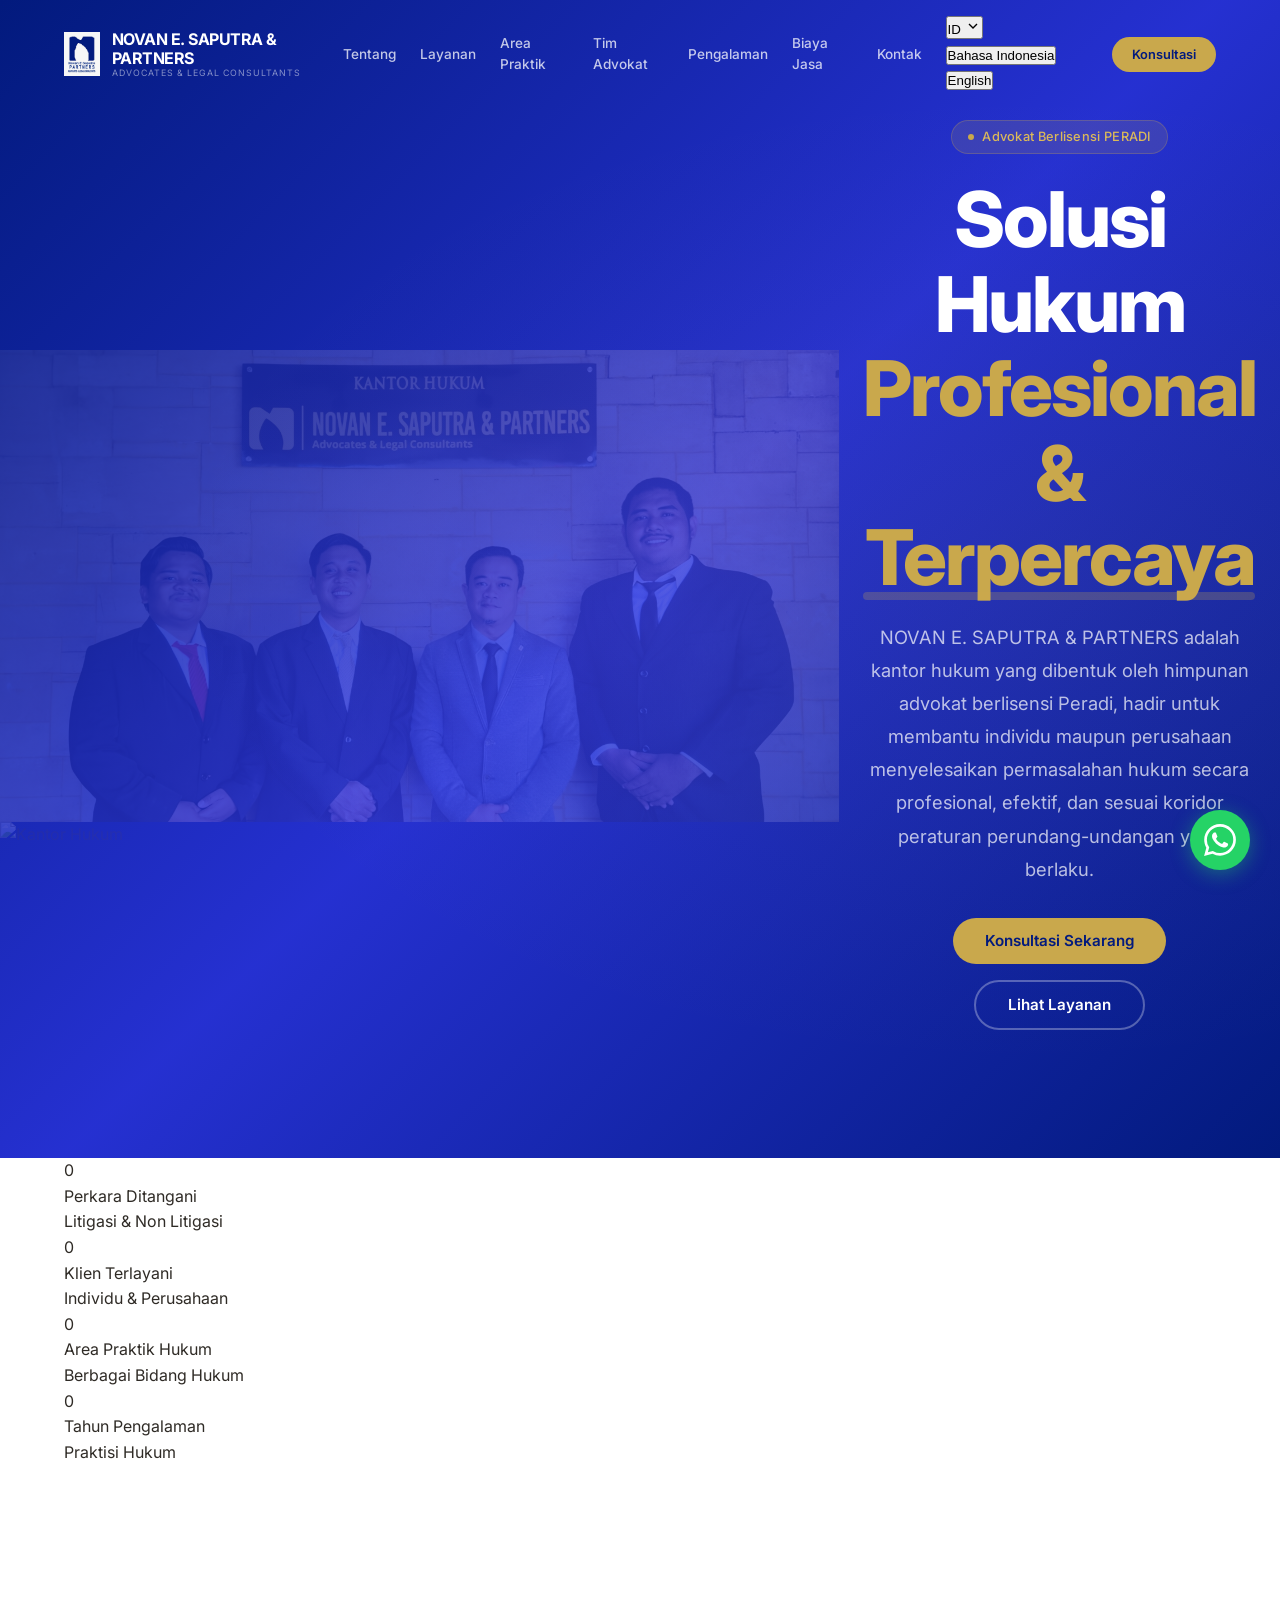
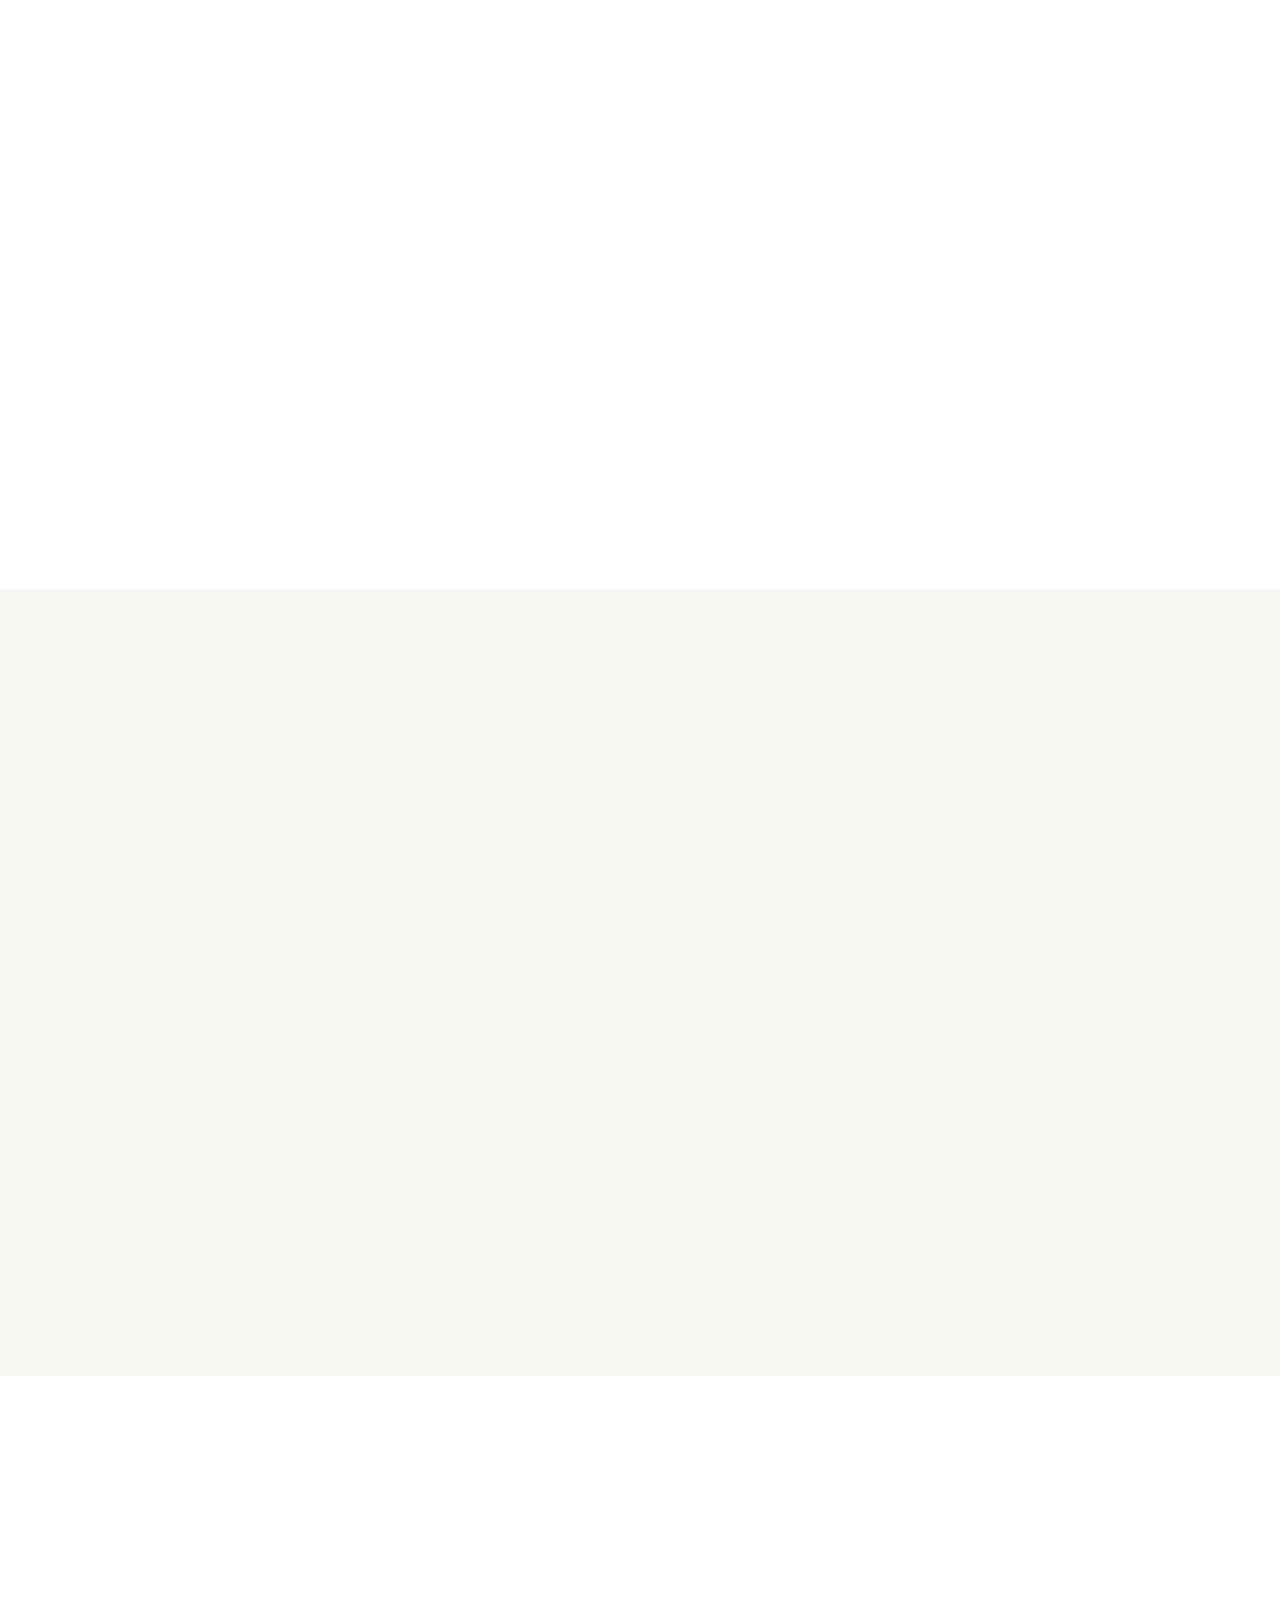
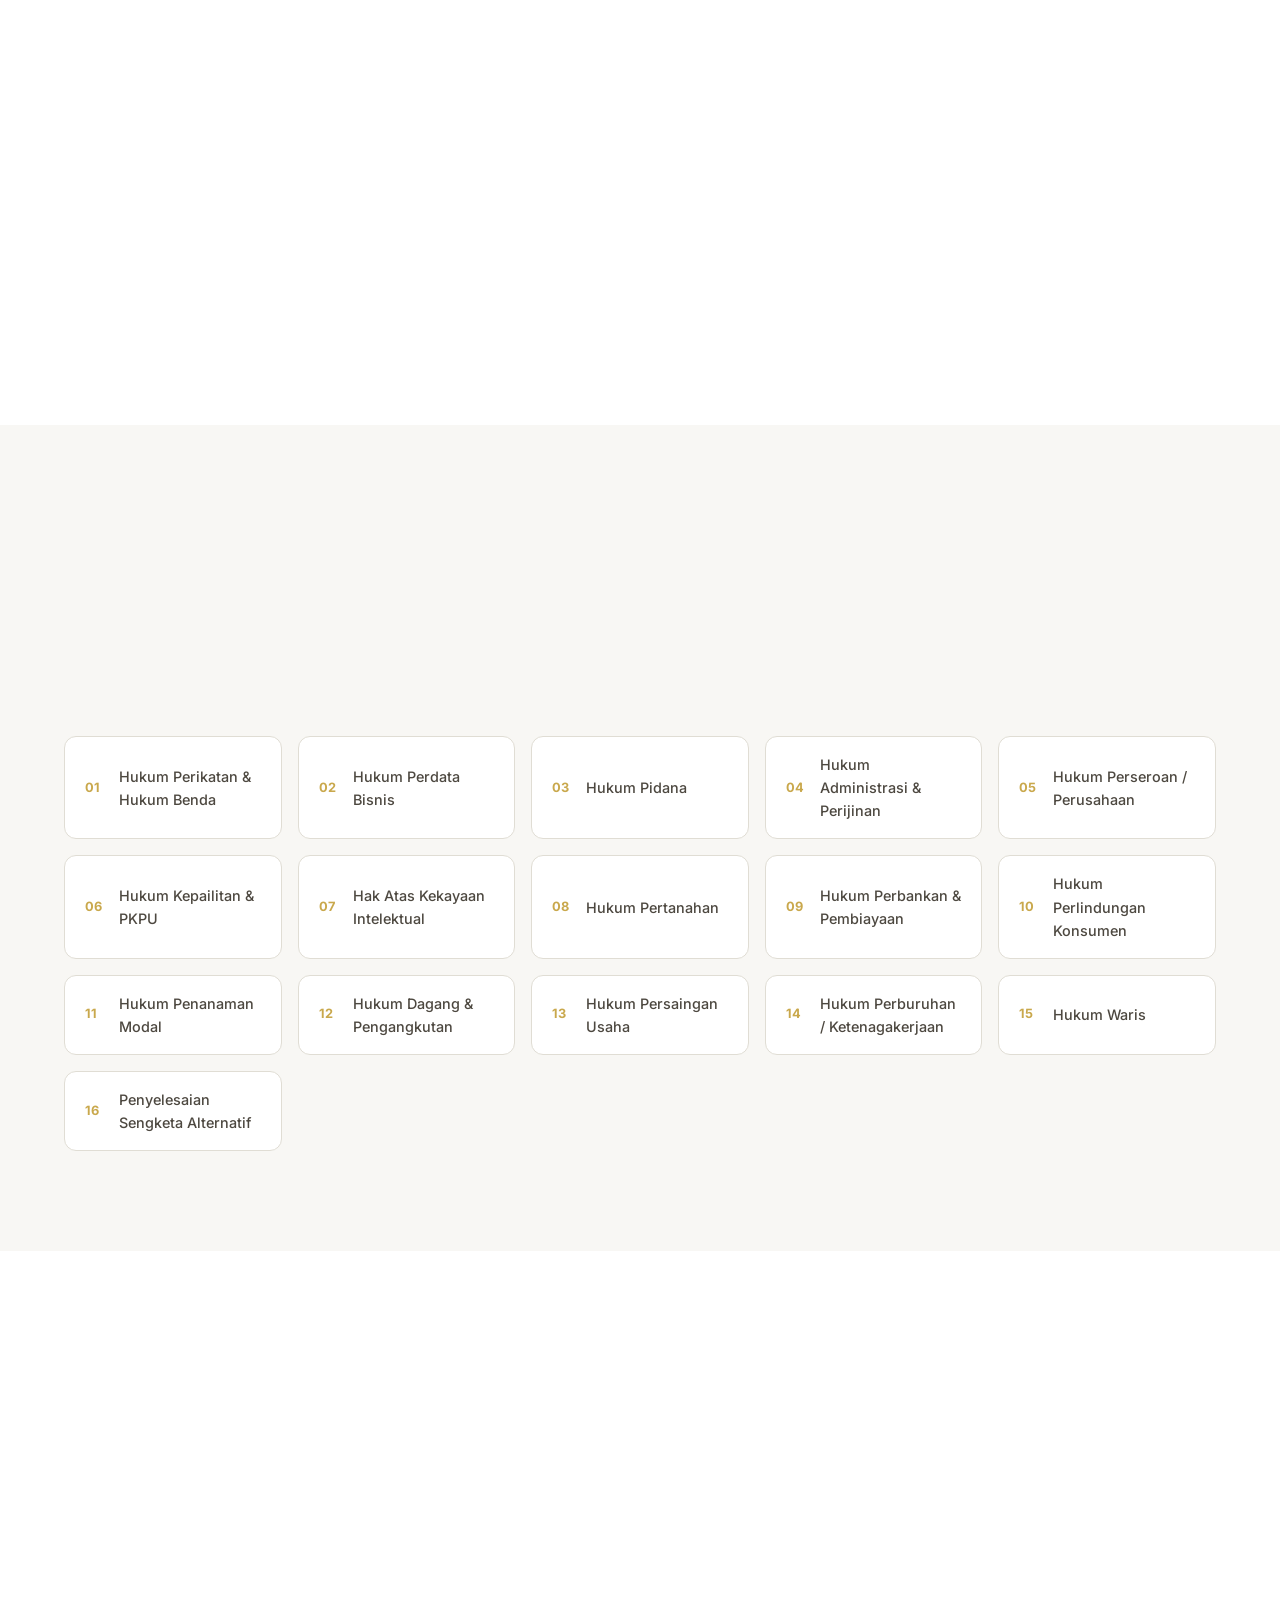
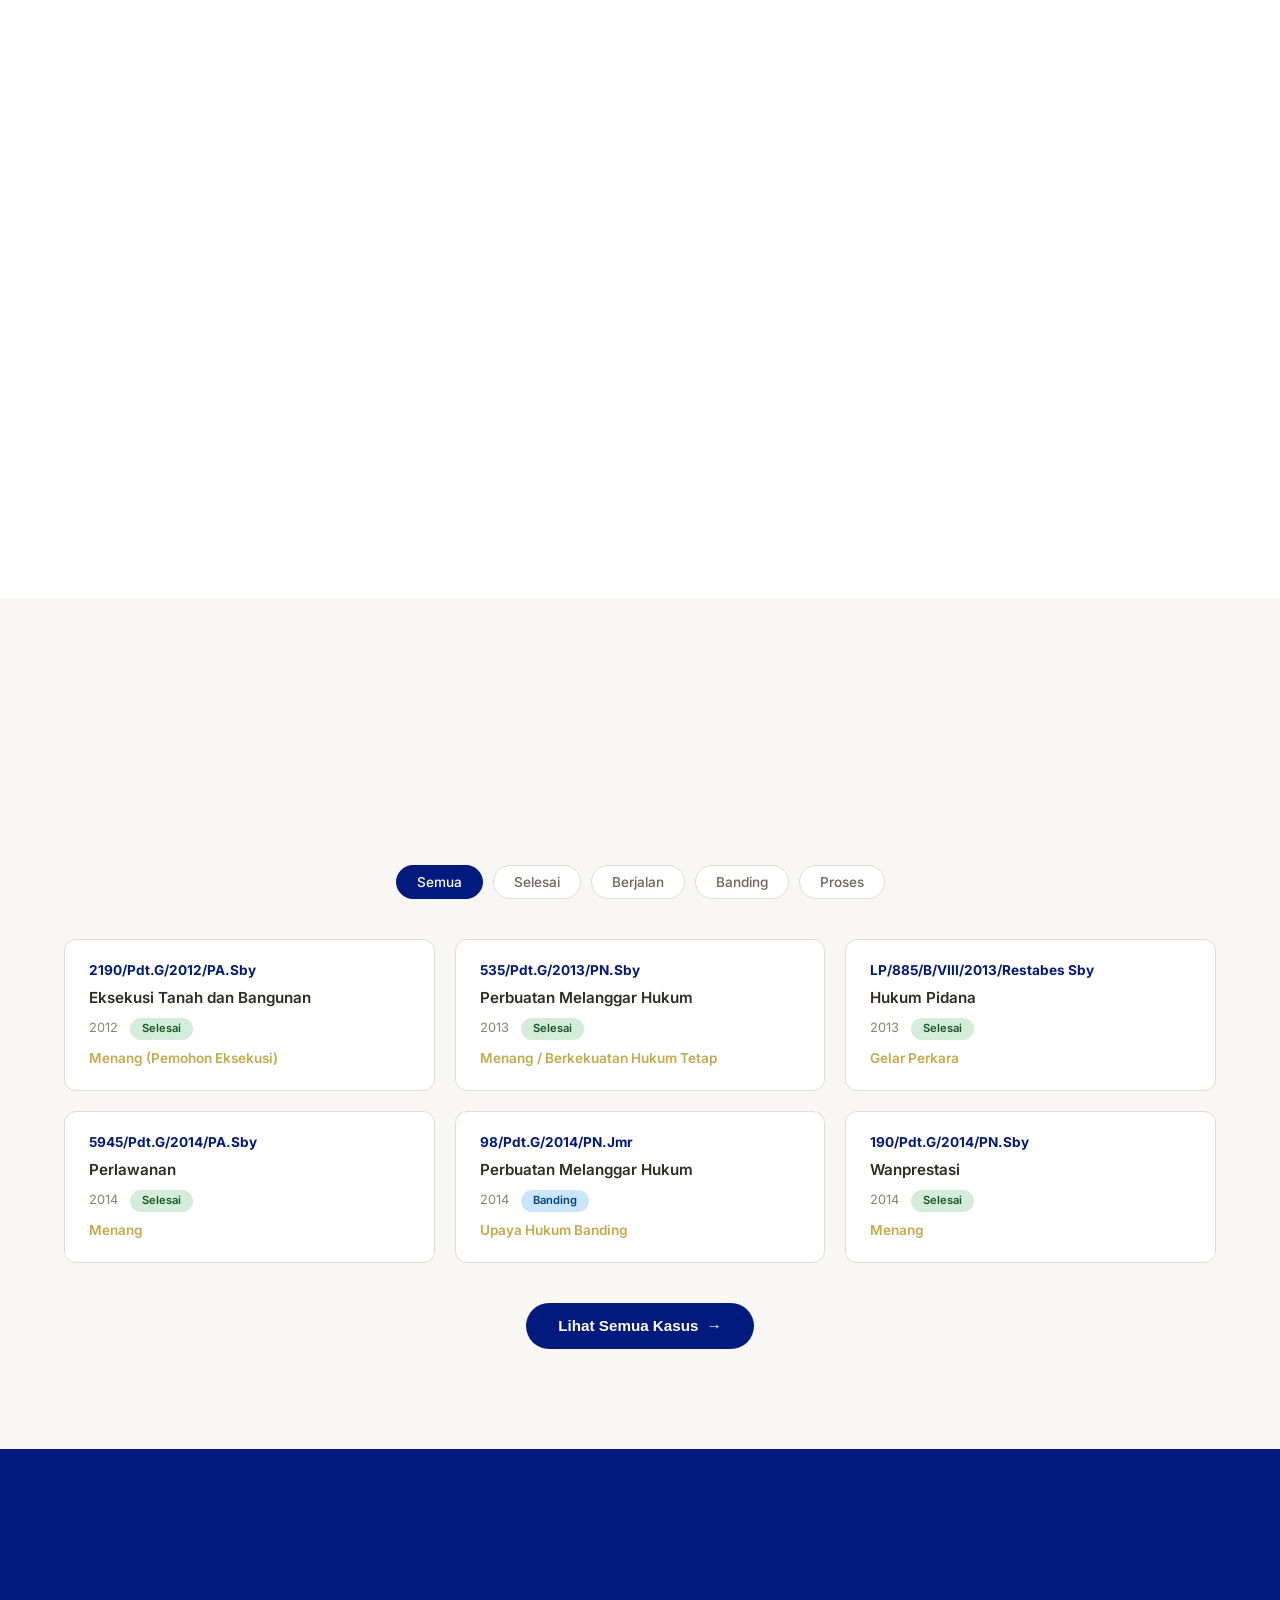
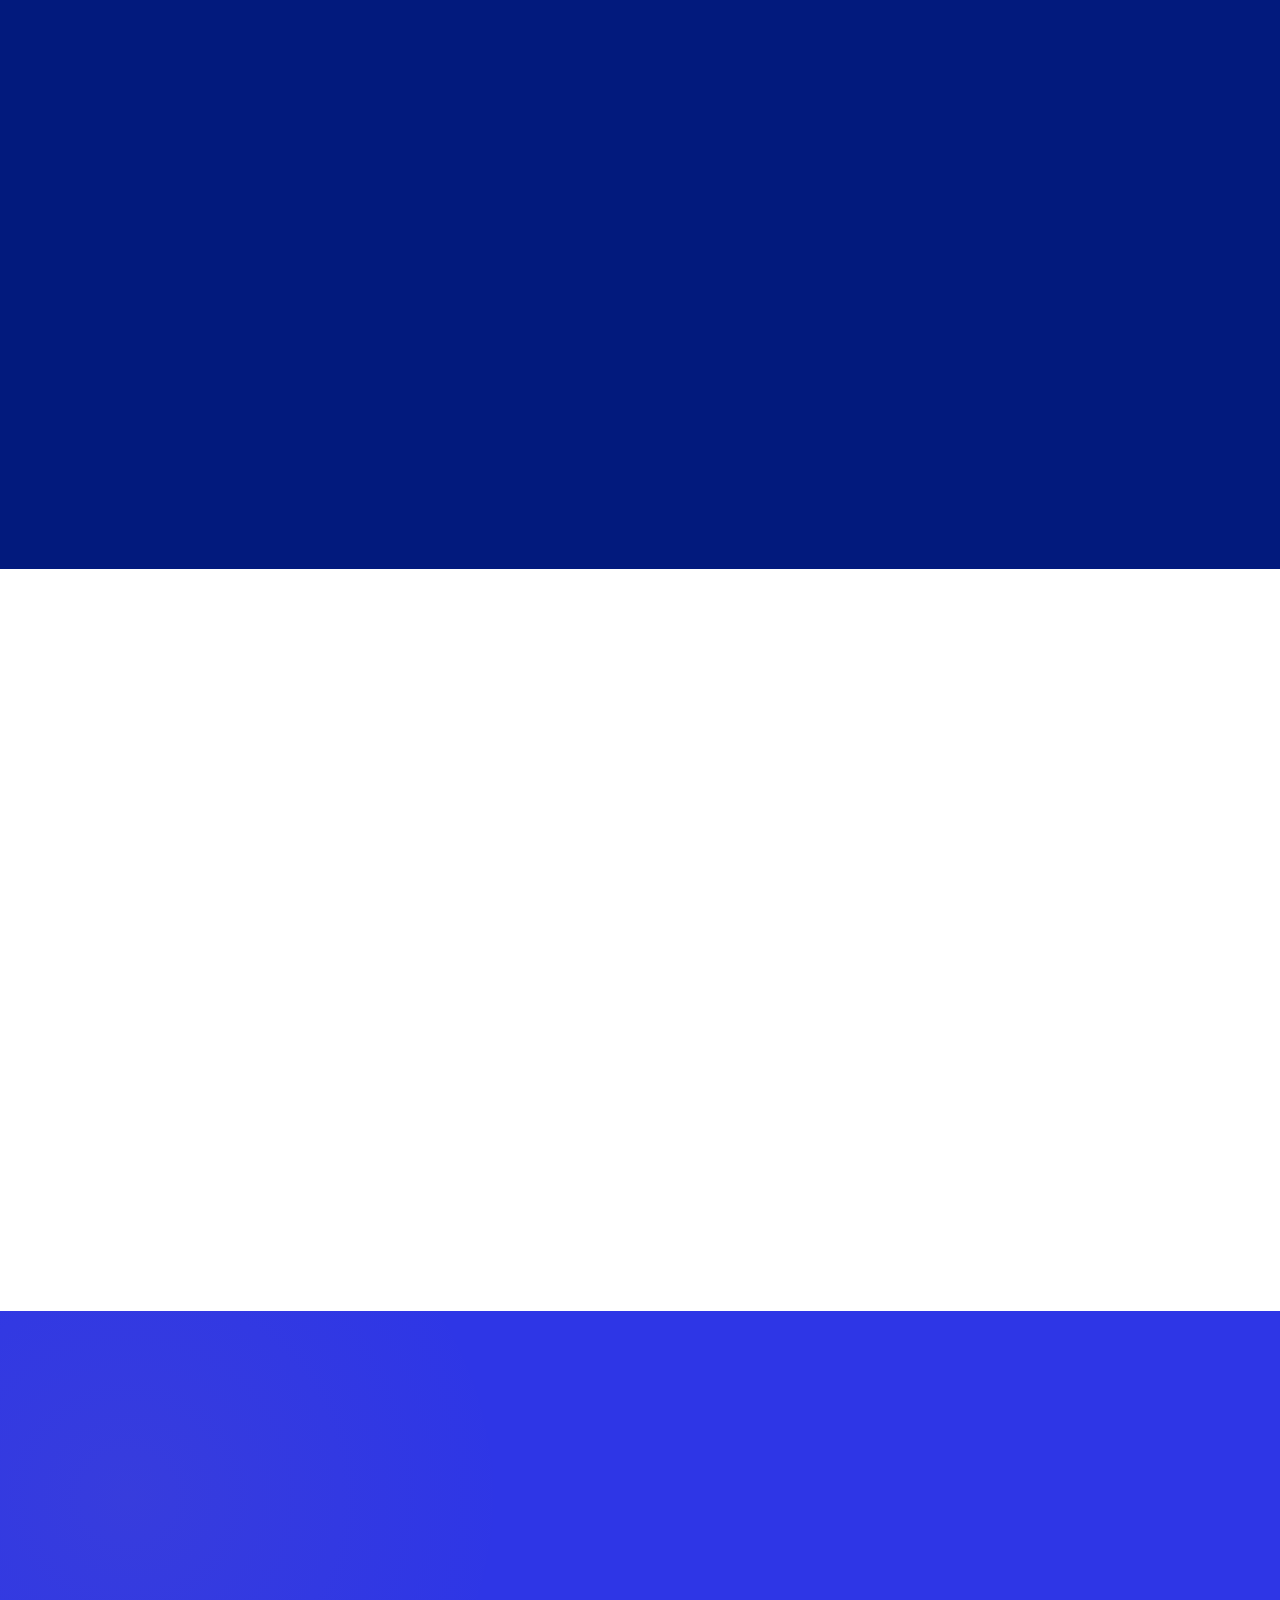
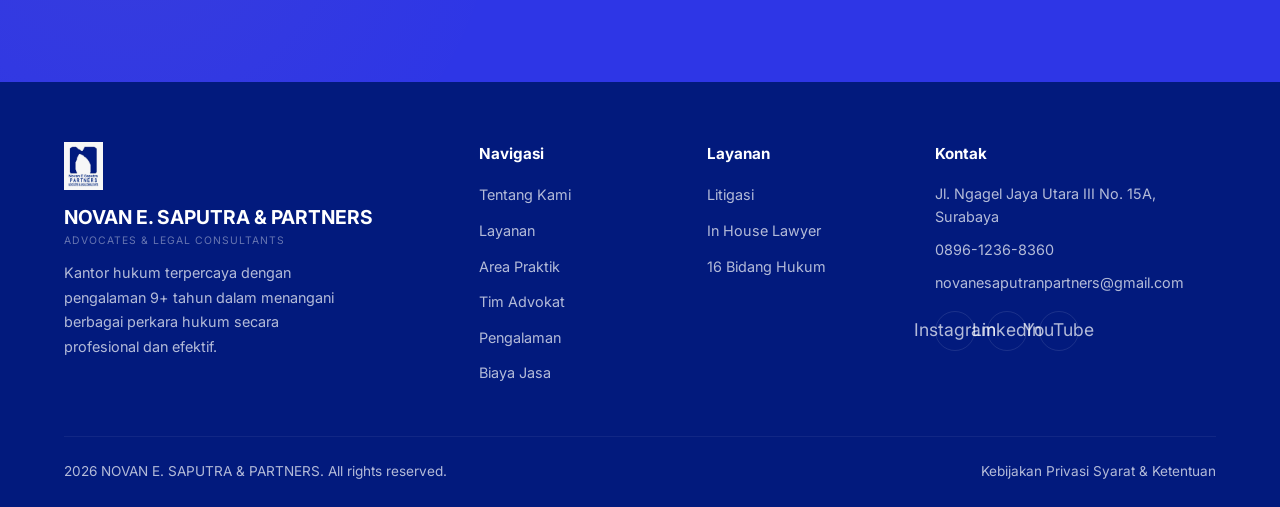
==== commit ee44ba42: "Update index.html" ====
--- a/index.html
+++ b/index.html
@@ -23,7 +23,7 @@
     <!-- Fonts -->
     <link rel="preconnect" href="https://fonts.googleapis.com" />
     <link rel="preconnect" href="https://fonts.gstatic.com" crossorigin />
-    <link href="https://fonts.googleapis.com/css2?family=Inter:opsz,wght@14..32,300;14..32,400;14..32,500;14..32,600;14..32,700;14..32,800;14..32,900&display=swap" rel="stylesheet" />
+    <link href="https://fonts.googleapis.com/css2?family=DM+Serif+Display:ital@0;1&family=Inter:opsz,wght@14..32,300;14..32,400;14..32,500;14..32,600;14..32,700;14..32,800;14..32,900&display=swap" rel="stylesheet" />
 
     <!-- CSS -->
     <link rel="stylesheet" href="style.css" />
@@ -55,9 +55,9 @@
     <header class="navbar" id="navbar" role="navigation" aria-label="Navigasi utama">
         <div class="container">
             <a href="#" class="navbar-brand" aria-label="Beranda">
-                <img src="logo.jpeg" alt="NOVAN & PARTNERS Logo" class="logo-image" />
+                <img src="logo.jpeg" alt="NOVAN E. SAPUTRA & PARTNERS Logo" class="logo-image" />
                 <span class="brand-text">
-                    NOVAN & PARTNERS
+                    NOVAN E. SAPUTRA &amp; PARTNERS
                     <small>Advocates &amp; Legal Consultants</small>
                 </span>
             </a>
@@ -70,11 +70,21 @@
                 <a href="#pengalaman" role="menuitem" data-id="Pengalaman" data-en="Experience">Pengalaman</a>
                 <a href="#biaya" role="menuitem" data-id="Biaya Jasa" data-en="Legal Fees">Biaya Jasa</a>
                 <a href="#kontak" role="menuitem" data-id="Kontak" data-en="Contact">Kontak</a>
-                <div class="lang-toggle">
-                    <button class="active" id="langId">ID</button>
-                    <span class="divider">|</span>
-                    <button id="langEn">EN</button>
-                </div>
+
+                <!-- Language Dropdown -->
+                <div class="lang-dropdown">
+                    <button class="lang-btn" id="langBtn">
+                        <span id="currentLangLabel">ID</span>
+                        <svg class="lang-arrow" viewBox="0 0 24 24" width="16" height="16" fill="none" stroke="currentColor" stroke-width="2">
+                            <polyline points="6 9 12 15 18 9"/>
+                        </svg>
+                    </button>
+                    <div class="lang-dropdown-menu" id="langDropdown">
+                        <button class="lang-option active" data-lang="id">Bahasa Indonesia</button>
+                        <button class="lang-option" data-lang="en">English</button>
+                    </div>
+                </div>
+
                 <a href="#kontak" role="menuitem" class="nav-cta">
                     <span class="btn btn-primary" data-id="Konsultasi" data-en="Consult">Konsultasi</span>
                 </a>
@@ -91,6 +101,17 @@
 
     <!-- ===== HERO ===== -->
     <section class="hero" id="beranda">
+        <!-- Hero Slider -->
+        <div class="hero-slider" id="heroSlider">
+            <div class="slide active">
+                <img src="Foto Tim.jpg" alt="Kantor Hukum" />
+            </div>
+            <div class="slide">
+                <img src="bg.jpg" alt="Kantor Hukum" />
+            </div>
+        </div>
+        <div class="hero-overlay"></div>
+
         <div class="container">
             <div class="hero-content">
                 <div class="hero-badge">
@@ -109,22 +130,36 @@
                     dan sesuai koridor peraturan perundang-undangan yang berlaku.
                 </p>
                 <div class="hero-buttons">
-                    <a href="#kontak" class="btn btn-primary"><span data-id="Konsultasi Sekarang" data-en="Consult Now">Konsultasi Sekarang</span> →</a>
+                    <a href="#kontak" class="btn btn-primary"><span data-id="Konsultasi Sekarang" data-en="Consult Now">Konsultasi Sekarang</span></a>
                     <a href="#layanan" class="btn btn-outline"><span data-id="Lihat Layanan" data-en="View Services">Lihat Layanan</span></a>
                 </div>
-                <div class="hero-stats">
-                    <div class="stat">
-                        <div class="number">9+</div>
-                        <div class="label"><span data-id="Tahun Pengalaman" data-en="Years Experience">Tahun Pengalaman</span></div>
-                    </div>
-                    <div class="stat">
-                        <div class="number">50+</div>
-                        <div class="label"><span data-id="Penanganan Kasus" data-en="Cases Handled">Penanganan Kasus</span></div>
-                    </div>
-                    <div class="stat">
-                        <div class="number">✓</div>
-                        <div class="label"><span data-id="Tim Advokat Berlisensi PERADI" data-en="PERADI Licensed Team">Tim Advokat Berlisensi PERADI</span></div>
-                    </div>
+            </div>
+        </div>
+    </section>
+
+    <!-- ===== STATISTIK ===== -->
+    <section class="stats-section">
+        <div class="container">
+            <div class="stats-grid">
+                <div class="stat-item">
+                    <div class="stat-number" data-target="50">0</div>
+                    <div class="stat-label"><span data-id="Perkara Ditangani" data-en="Cases Handled">Perkara Ditangani</span></div>
+                    <div class="stat-desc"><span data-id="Litigasi &amp; Non Litigasi" data-en="Litigation &amp; Non-Litigation">Litigasi &amp; Non Litigasi</span></div>
+                </div>
+                <div class="stat-item">
+                    <div class="stat-number" data-target="50">0</div>
+                    <div class="stat-label"><span data-id="Klien Terlayani" data-en="Clients Served">Klien Terlayani</span></div>
+                    <div class="stat-desc"><span data-id="Individu &amp; Perusahaan" data-en="Individuals &amp; Companies">Individu &amp; Perusahaan</span></div>
+                </div>
+                <div class="stat-item">
+                    <div class="stat-number" data-target="16">0</div>
+                    <div class="stat-label"><span data-id="Area Praktik Hukum" data-en="Practice Areas">Area Praktik Hukum</span></div>
+                    <div class="stat-desc"><span data-id="Berbagai Bidang Hukum" data-en="Various Legal Fields">Berbagai Bidang Hukum</span></div>
+                </div>
+                <div class="stat-item">
+                    <div class="stat-number" data-target="9">0</div>
+                    <div class="stat-label"><span data-id="Tahun Pengalaman" data-en="Years Experience">Tahun Pengalaman</span></div>
+                    <div class="stat-desc"><span data-id="Praktisi Hukum" data-en="Legal Practitioners">Praktisi Hukum</span></div>
                 </div>
             </div>
         </div>
@@ -163,7 +198,7 @@
                         <div class="benefit-item"><span class="check">✓</span> <span data-id="Litigasi &amp; Non-Litigasi" data-en="Litigation &amp; Non-Litigation">Litigasi &amp; Non-Litigasi</span></div>
                     </div>
 
-                    <a href="#kontak" class="btn btn-dark"><span data-id="Hubungi Kami" data-en="Contact Us">Hubungi Kami</span> →</a>
+                    <a href="#kontak" class="btn btn-dark"><span data-id="Hubungi Kami" data-en="Contact Us">Hubungi Kami</span></a>
                 </div>
             </div>
         </div>
@@ -184,7 +219,6 @@
 
             <div class="visimisi-grid">
                 <div class="visimisi-card animate-on-scroll delay-1">
-                    <span class="icon">🎯</span>
                     <h3><span data-id="Visi" data-en="Vision">Visi</span></h3>
                     <p data-id="Menjadi kantor hukum terpercaya yang menjadi mitra strategis individu dan perusahaan dalam penyelesaian perkara hukum maupun mitigasi risiko hukum, dengan menjunjung tinggi profesionalisme, efektivitas, dan efisiensi."
                        data-en="To become a trusted law firm that serves as a strategic partner for individuals and companies in resolving legal cases and mitigating legal risks, upholding professionalism, effectiveness, and efficiency.">
@@ -194,7 +228,6 @@
                     </p>
                 </div>
                 <div class="visimisi-card animate-on-scroll delay-2">
-                    <span class="icon">📋</span>
                     <h3><span data-id="Misi" data-en="Mission">Misi</span></h3>
                     <ul>
                         <li>
@@ -250,7 +283,6 @@
 
             <div class="services-grid">
                 <div class="service-card animate-on-scroll delay-1">
-                    <span class="icon">⚖️</span>
                     <h3><span data-id="Litigasi" data-en="Litigation">Litigasi</span></h3>
                     <p data-id="Pendampingan atau pembelaan klien di hadapan Pengadilan, Kepolisian, Kejaksaan, PPNS, Lembaga Arbitrase, atau lembaga negara lain yang memiliki daya eksekusi/paksa."
                        data-en="Assistance or defense of clients before Courts, Police, Prosecutors, PPNS, Arbitration Institutions, or other state institutions that have executive/coercive power.">
@@ -265,7 +297,6 @@
                     </div>
                 </div>
                 <div class="service-card animate-on-scroll delay-2">
-                    <span class="icon">🏢</span>
                     <h3><span data-id="In House Lawyer" data-en="In House Lawyer">In House Lawyer</span></h3>
                     <p data-id="Layanan jasa hukum khusus untuk perkara non litigasi seperti mediasi, somasi, legal drafting, konsultasi, dan jasa hukum lainnya di luar penegakan hukum acara formil."
                        data-en="Legal services for non-litigation cases such as mediation, legal notices, legal drafting, consultations, and other legal services outside formal procedural law enforcement.">
@@ -402,7 +433,7 @@
             <div class="experience-grid" id="experienceGrid"></div>
 
             <div class="experience-load-more">
-                <button class="btn btn-dark" id="loadMoreBtn"><span data-id="Lihat Semua Kasus" data-en="View All Cases">Lihat Semua Kasus</span> →</button>
+                <button class="btn btn-dark" id="loadMoreBtn"><span data-id="Lihat Semua Kasus" data-en="View All Cases">Lihat Semua Kasus</span></button>
             </div>
         </div>
     </section>
@@ -421,7 +452,6 @@
 
             <div class="fees-grid">
                 <div class="fees-card animate-on-scroll delay-1">
-                    <span class="icon">⚖️</span>
                     <h3><span data-id="Litigasi" data-en="Litigation">Litigasi</span></h3>
                     <p data-id="Mekanisme kontrak kerja per kasus sesuai Surat Kuasa Khusus." 
                        data-en="Case-by-case work contract mechanism according to Special Power of Attorney.">
@@ -435,7 +465,6 @@
                     </ul>
                 </div>
                 <div class="fees-card animate-on-scroll delay-2">
-                    <span class="icon">🏢</span>
                     <h3><span data-id="In House Lawyer" data-en="In House Lawyer">In House Lawyer</span></h3>
                     <p data-id="Jangka waktu kontrak minimal 1 tahun dengan evaluasi tiap 6 bulan."
                        data-en="Minimum contract period of 1 year with evaluation every 6 months.">
@@ -468,31 +497,21 @@
             <div class="contact-grid">
                 <div class="contact-info animate-on-scroll">
                     <div class="contact-item">
-                        <span class="icon">📍</span>
                         <div class="text">
                             <strong><span data-id="Alamat Kantor" data-en="Office Address">Alamat Kantor</span></strong><br />
                             Jl. Ngagel Jaya Utara III No. 15A, Surabaya
                         </div>
                     </div>
                     <div class="contact-item">
-                        <span class="icon">📞</span>
                         <div class="text">
                             <strong><span data-id="Telepon / WhatsApp" data-en="Phone / WhatsApp">Telepon / WhatsApp</span></strong><br />
                             <a href="tel:+6289612368360" style="color: var(--primary);">0896-1236-8360</a>
                         </div>
                     </div>
-                    <div class="contact-item">
-                        <span class="icon">✉️</span>
+                    <div class="contact-item" style="border-bottom: none;">
                         <div class="text">
                             <strong><span data-id="Email" data-en="Email">Email</span></strong><br />
                             <a href="mailto:novanesaputranpartners@gmail.com" style="color: var(--primary);">novanesaputranpartners@gmail.com</a>
-                        </div>
-                    </div>
-                    <div class="contact-item" style="border-bottom: none;">
-                        <span class="icon">🕐</span>
-                        <div class="text">
-                            <strong><span data-id="Jam Operasional" data-en="Business Hours">Jam Operasional</span></strong><br />
-                            <span data-id="Senin - Jumat, 08.00 - 17.00 WIB" data-en="Monday - Friday, 08.00 - 17.00 WIB">Senin - Jumat, 08.00 - 17.00 WIB</span>
                         </div>
                     </div>
                 </div>
@@ -527,7 +546,7 @@
                 <div class="footer-brand">
                     <img src="logo.jpeg" alt="NOVAN & PARTNERS Logo" class="logo-footer" />
                     <div class="logo-text">
-                        NOVAN &amp; PARTNERS
+                        NOVAN E. SAPUTRA &amp; PARTNERS
                         <small>Advocates &amp; Legal Consultants</small>
                     </div>
                     <p data-id="Kantor hukum terpercaya dengan pengalaman 9+ tahun dalam menangani berbagai perkara hukum secara profesional dan efektif."
@@ -558,17 +577,22 @@
                 <div>
                     <h4><span data-id="Kontak" data-en="Contact">Kontak</span></h4>
                     <ul class="footer-contact">
-                        <li>📍 Jl. Ngagel Jaya Utara III No. 15A, Surabaya</li>
-                        <li>📞 <a href="tel:+6289612368360">0896-1236-8360</a></li>
-                        <li>✉️ <a href="mailto:novanesaputranpartners@gmail.com">novanesaputranpartners@gmail.com</a></li>
+                        <li>Jl. Ngagel Jaya Utara III No. 15A, Surabaya</li>
+                        <li><a href="tel:+6289612368360">0896-1236-8360</a></li>
+                        <li><a href="mailto:novanesaputranpartners@gmail.com">novanesaputranpartners@gmail.com</a></li>
                     </ul>
+                    <div class="footer-social" style="margin-top: 16px;">
+                        <a href="#" aria-label="Instagram">Instagram</a>
+                        <a href="#" aria-label="LinkedIn">LinkedIn</a>
+                        <a href="#" aria-label="YouTube">YouTube</a>
+                    </div>
                 </div>
             </div>
 
             <div class="footer-bottom">
-                <span>© 2026 NOVAN E. SAPUTRA &amp; PARTNERS. All rights reserved.</span>
+                <span>2026 NOVAN E. SAPUTRA &amp; PARTNERS. All rights reserved.</span>
                 <div>
-                    <a href="#" data-id="Kebijakan Privasi" data-en="Privacy Policy">Kebijakan Privasi</a> &middot;
+                    <a href="#" data-id="Kebijakan Privasi" data-en="Privacy Policy">Kebijakan Privasi</a>
                     <a href="#" data-id="Syarat &amp; Ketentuan" data-en="Terms &amp; Conditions">Syarat &amp; Ketentuan</a>
                 </div>
             </div>
@@ -576,15 +600,14 @@
     </footer>
 
     <!-- ===== FLOATING WHATSAPP ===== -->
-    <!-- ===== FLOATING WHATSAPP ===== -->
-<a href="https://wa.me/6289612368360" target="_blank" class="wa-float" aria-label="WhatsApp">
-    <svg xmlns="http://www.w3.org/2000/svg" viewBox="0 0 24 24" width="32" height="32" fill="white">
-        <path d="M17.472 14.382c-.297-.149-1.758-.867-2.03-.967-.273-.099-.471-.148-.67.15-.197.297-.767.966-.94 1.164-.173.199-.347.223-.644.075-.297-.15-1.255-.463-2.39-1.475-.883-.788-1.48-1.761-1.653-2.059-.173-.297-.018-.458.13-.606.134-.133.298-.347.446-.52.149-.174.198-.298.298-.497.099-.198.05-.371-.025-.52-.075-.149-.669-1.612-.916-2.207-.242-.579-.487-.5-.669-.51-.173-.008-.371-.01-.57-.01-.198 0-.52.074-.792.372-.272.297-1.04 1.016-1.04 2.479 0 1.462 1.065 2.875 1.213 3.074.149.198 2.096 3.2 5.077 4.487.709.306 1.262.489 1.694.625.712.227 1.36.195 1.871.118.571-.085 1.758-.719 2.006-1.413.248-.694.248-1.289.173-1.413-.074-.124-.272-.198-.57-.347m-5.421 7.403h-.004a9.87 9.87 0 01-5.031-1.378l-.361-.214-3.741.982.998-3.648-.235-.374a9.86 9.86 0 01-1.51-5.26c.001-5.45 4.436-9.884 9.888-9.884 2.64 0 5.122 1.03 6.988 2.898a9.825 9.825 0 012.893 6.994c-.003 5.45-4.437 9.884-9.885 9.884m8.413-18.297A11.815 11.815 0 0012.05 0C5.495 0 .16 5.335.157 11.892c0 2.096.547 4.142 1.588 5.945L.057 24l6.305-1.654a11.882 11.882 0 005.683 1.448h.005c6.554 0 11.89-5.335 11.893-11.893a11.821 11.821 0 00-3.48-8.413z"/>
-    </svg>
-</a>
+    <a href="https://wa.me/6289612368360" target="_blank" class="wa-float" aria-label="WhatsApp">
+        <svg xmlns="http://www.w3.org/2000/svg" viewBox="0 0 24 24" width="32" height="32" fill="white">
+            <path d="M17.472 14.382c-.297-.149-1.758-.867-2.03-.967-.273-.099-.471-.148-.67.15-.197.297-.767.966-.94 1.164-.173.199-.347.223-.644.075-.297-.15-1.255-.463-2.39-1.475-.883-.788-1.48-1.761-1.653-2.059-.173-.297-.018-.458.13-.606.134-.133.298-.347.446-.52.149-.174.198-.298.298-.497.099-.198.05-.371-.025-.52-.075-.149-.669-1.612-.916-2.207-.242-.579-.487-.5-.669-.51-.173-.008-.371-.01-.57-.01-.198 0-.52.074-.792.372-.272.297-1.04 1.016-1.04 2.479 0 1.462 1.065 2.875 1.213 3.074.149.198 2.096 3.2 5.077 4.487.709.306 1.262.489 1.694.625.712.227 1.36.195 1.871.118.571-.085 1.758-.719 2.006-1.413.248-.694.248-1.289.173-1.413-.074-.124-.272-.198-.57-.347m-5.421 7.403h-.004a9.87 9.87 0 01-5.031-1.378l-.361-.214-3.741.982.998-3.648-.235-.374a9.86 9.86 0 01-1.51-5.26c.001-5.45 4.436-9.884 9.888-9.884 2.64 0 5.122 1.03 6.988 2.898a9.825 9.825 0 012.893 6.994c-.003 5.45-4.437 9.884-9.885 9.884m8.413-18.297A11.815 11.815 0 0012.05 0C5.495 0 .16 5.335.157 11.892c0 2.096.547 4.142 1.588 5.945L.057 24l6.305-1.654a11.882 11.882 0 005.683 1.448h.005c6.554 0 11.89-5.335 11.893-11.893a11.821 11.821 0 00-3.48-8.413z"/>
+        </svg>
+    </a>
 
     <!-- ===== JAVASCRIPT ===== -->
     <script src="script.js"></script>
 
 </body>
-</html>+</html>
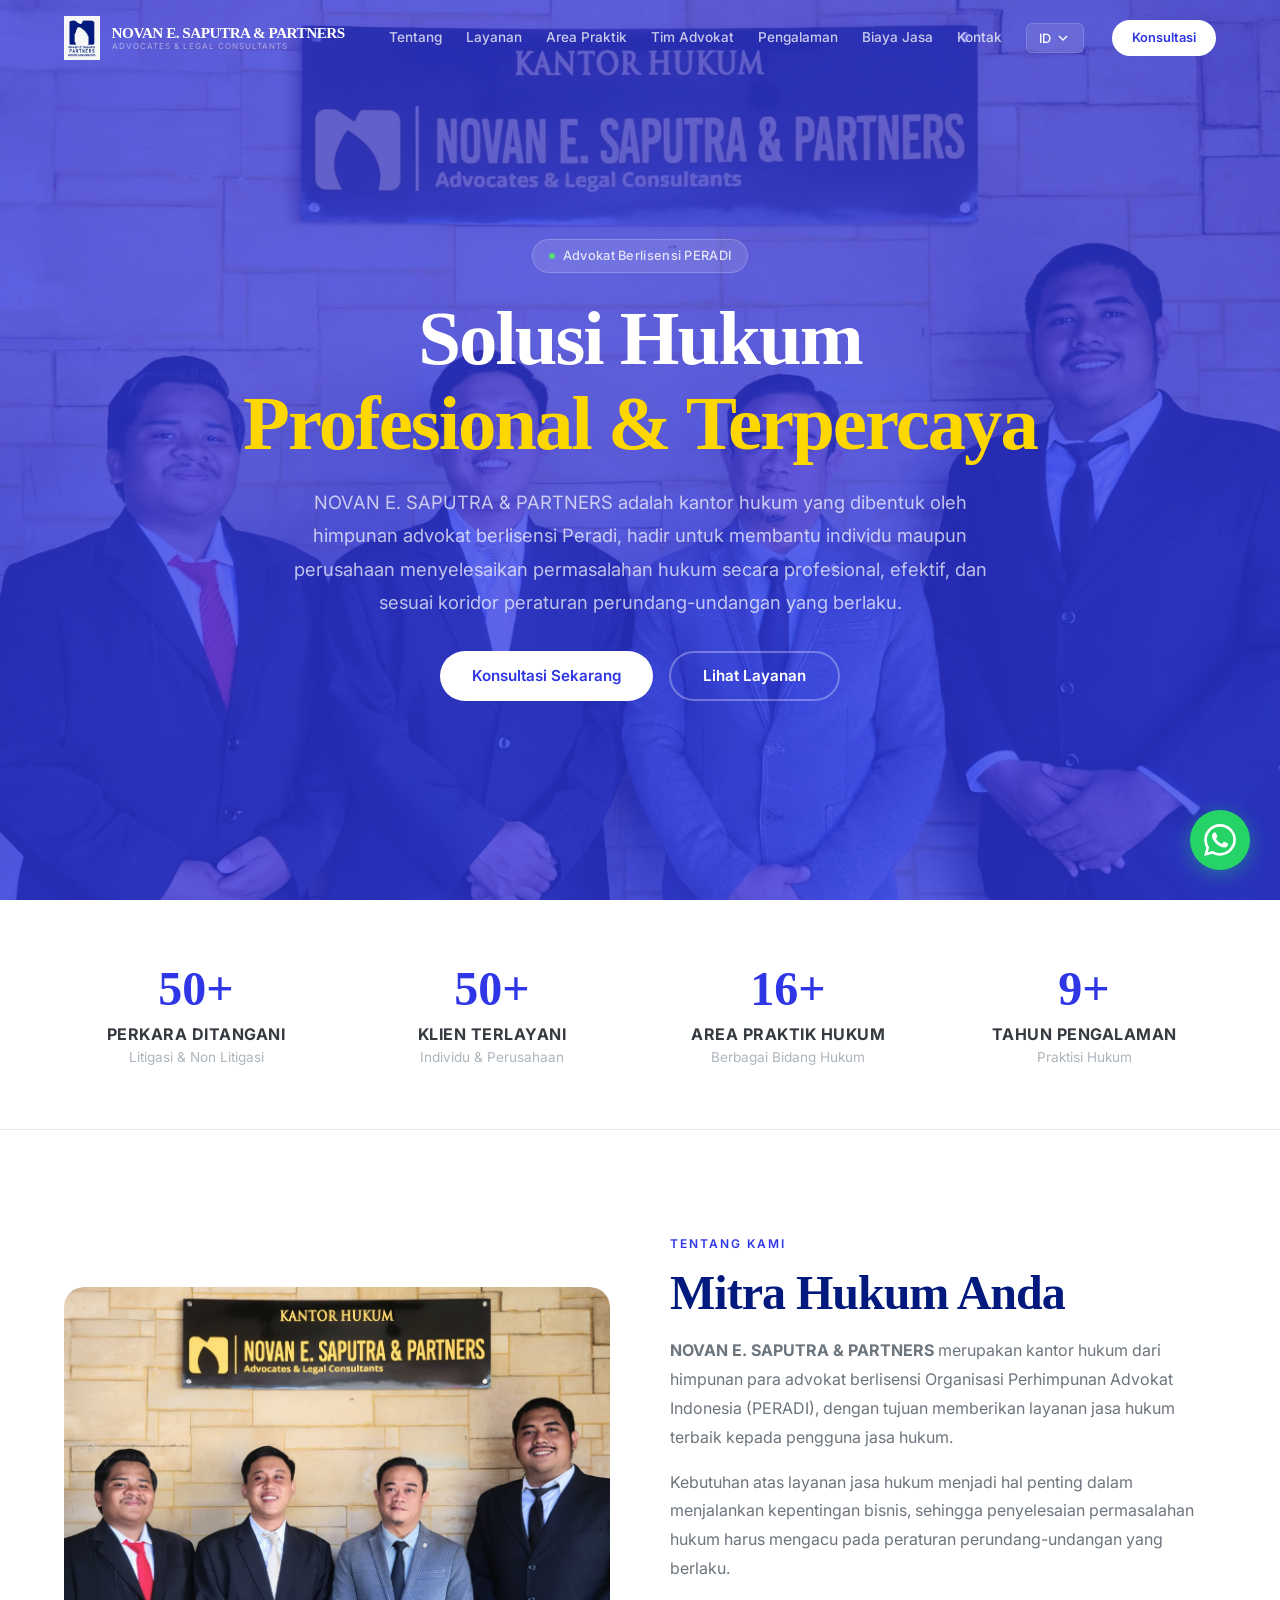
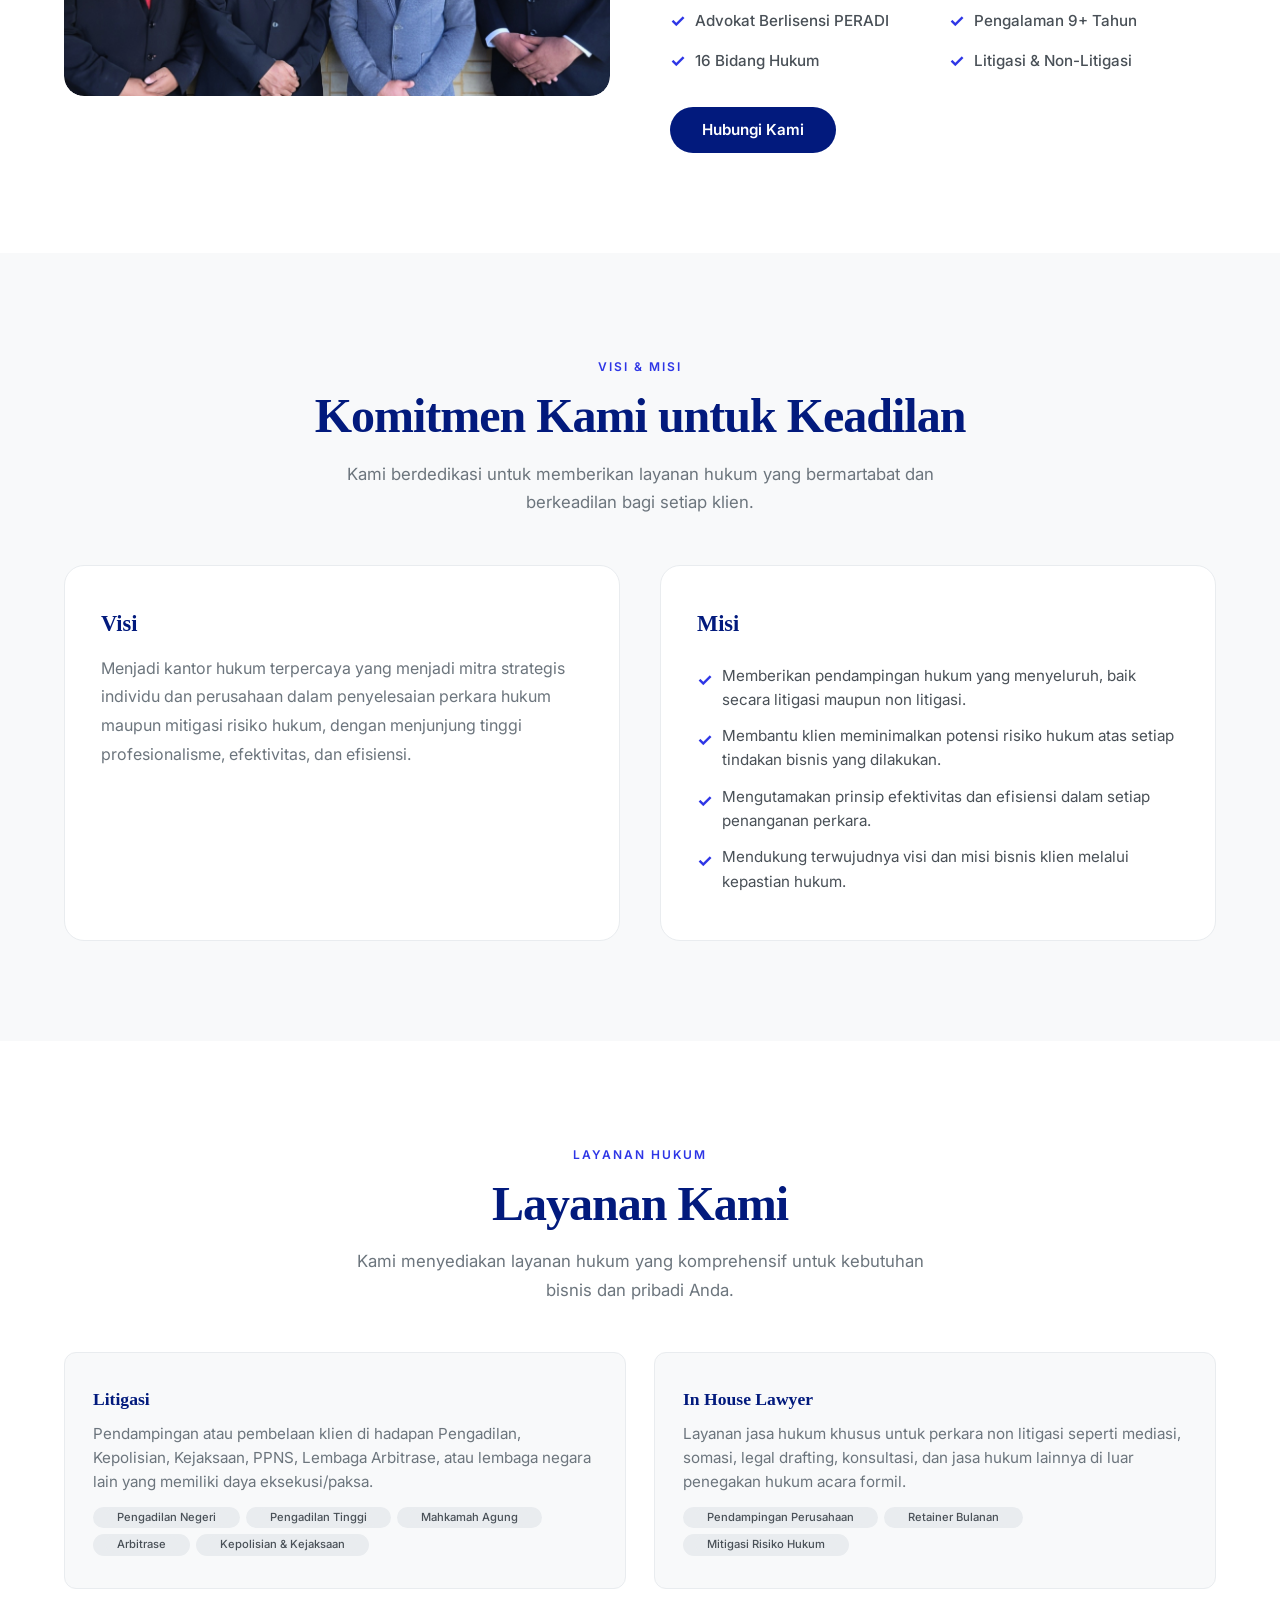
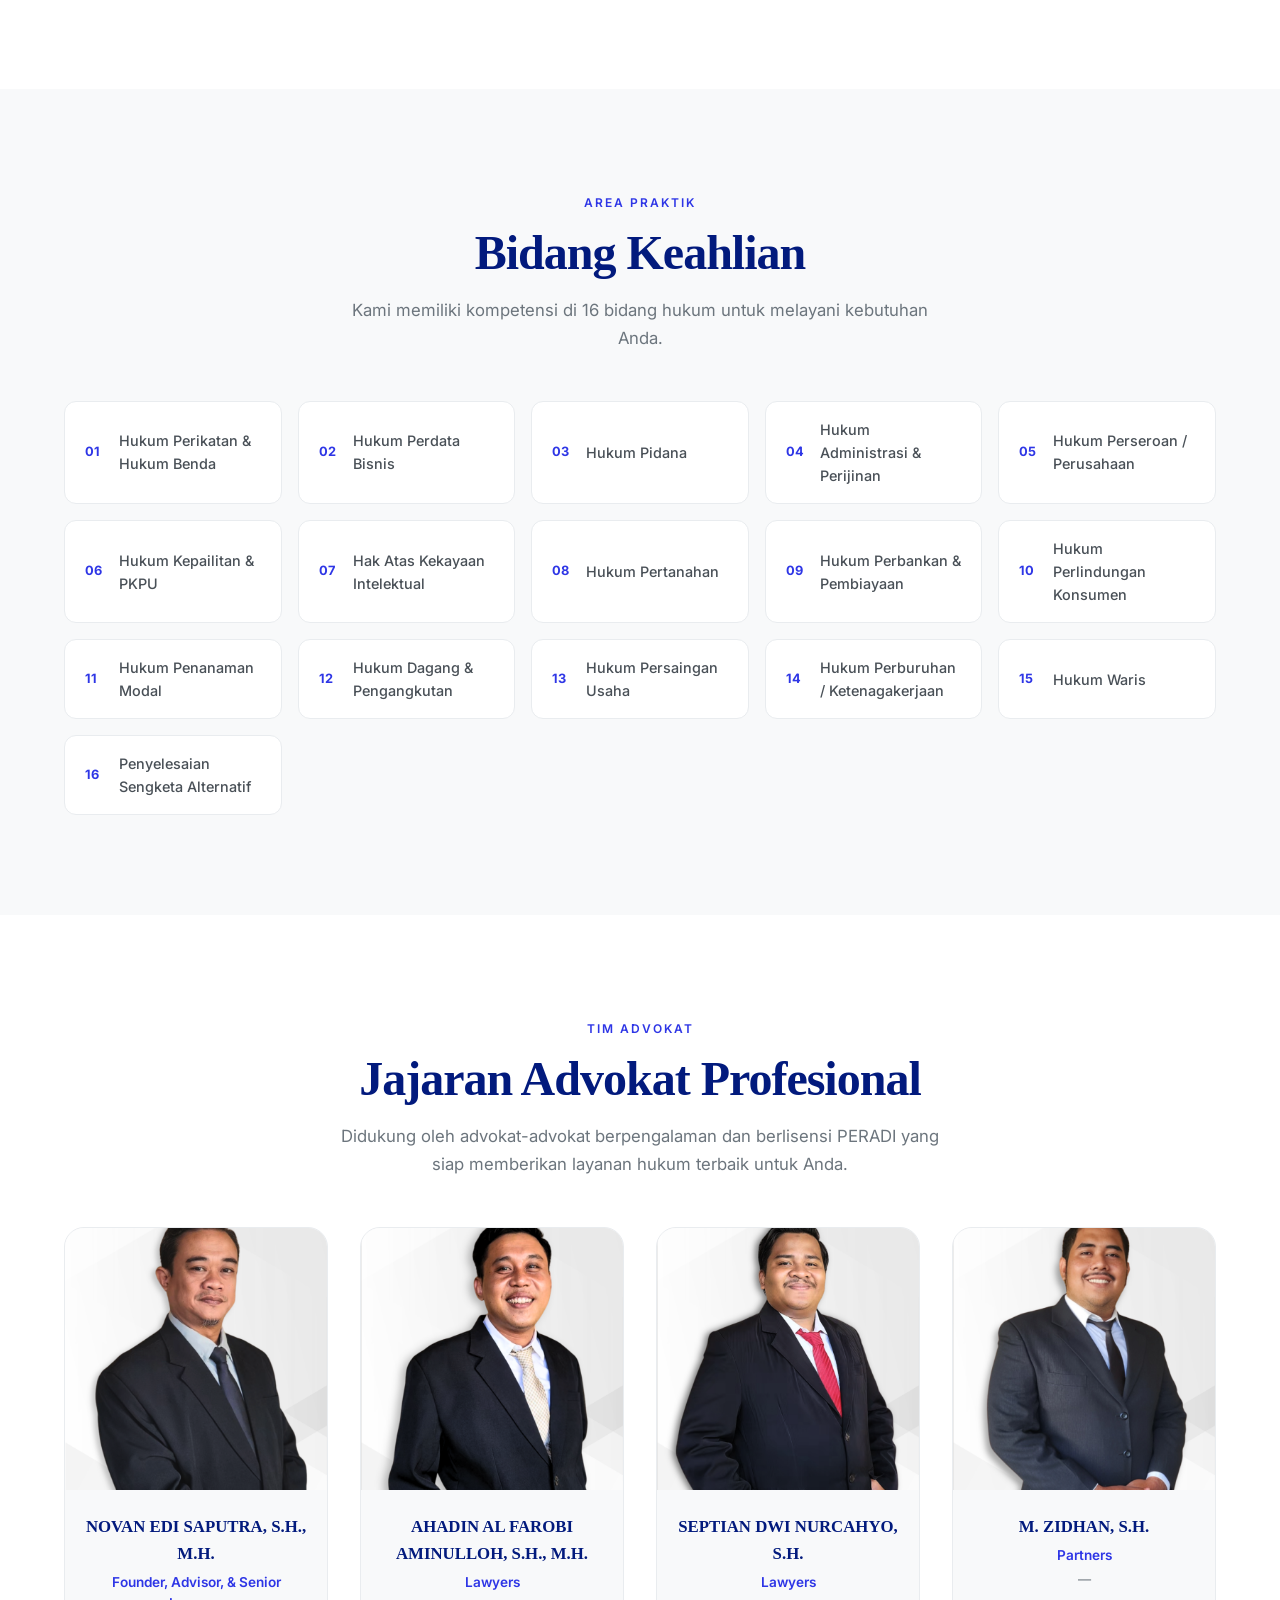
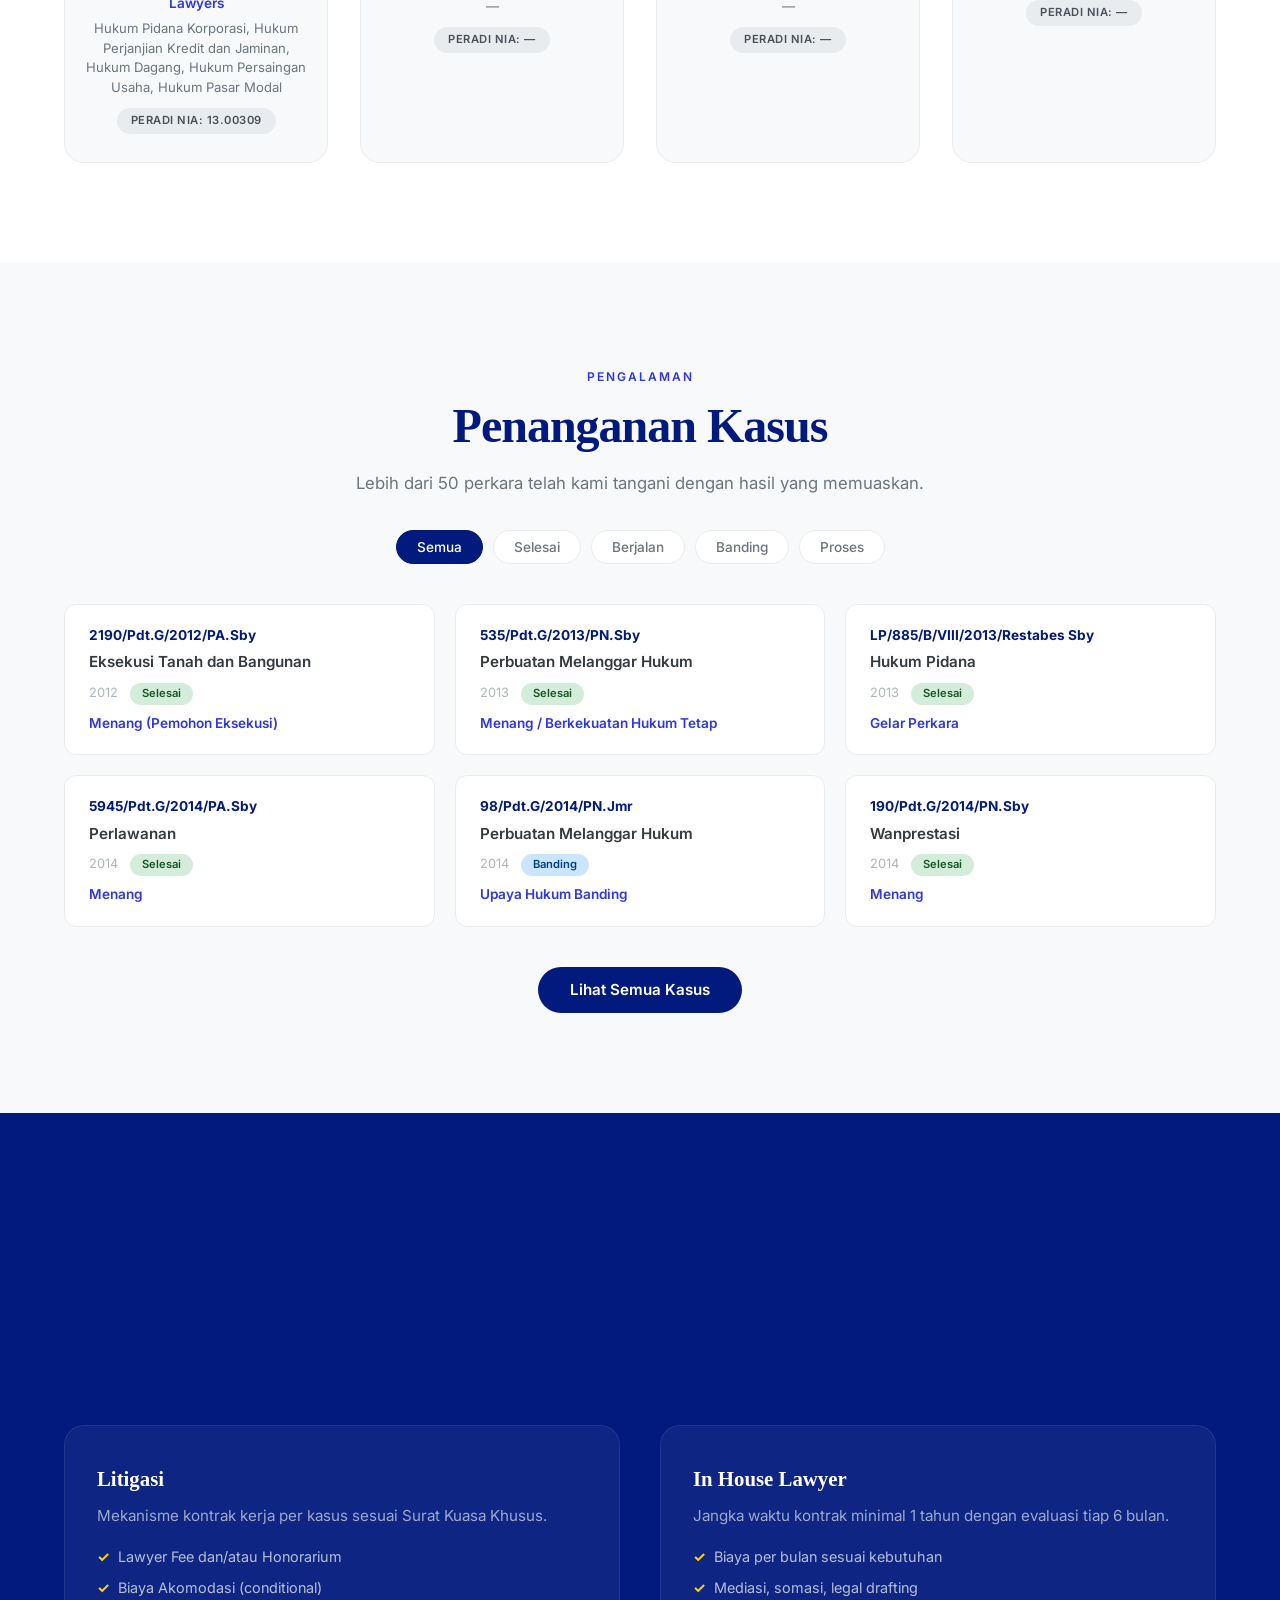
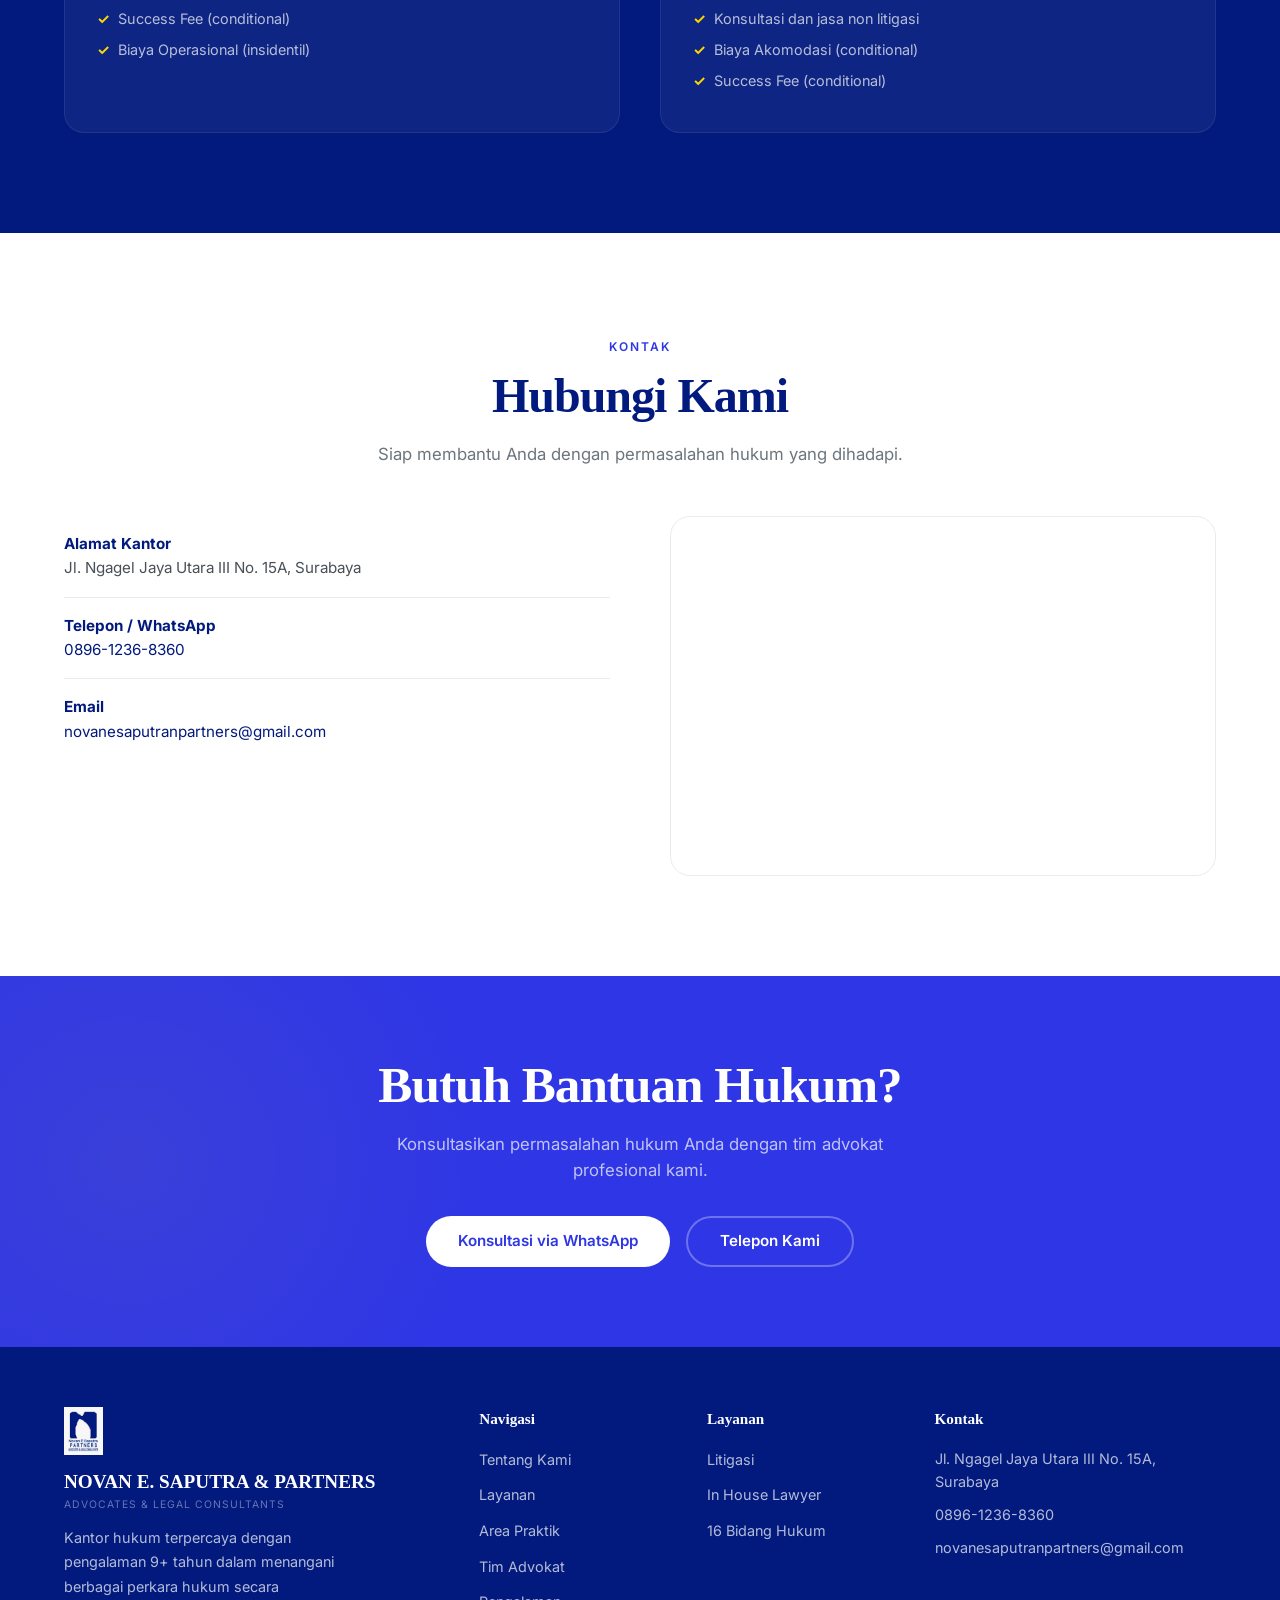
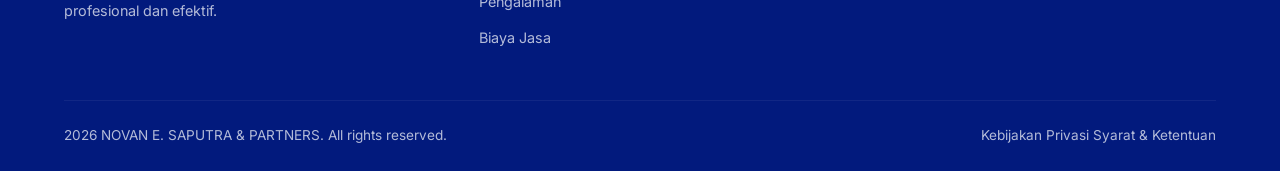
==== commit ad44381d: "Update index.html" ====
--- a/index.html
+++ b/index.html
@@ -581,11 +581,6 @@
                         <li><a href="tel:+6289612368360">0896-1236-8360</a></li>
                         <li><a href="mailto:novanesaputranpartners@gmail.com">novanesaputranpartners@gmail.com</a></li>
                     </ul>
-                    <div class="footer-social" style="margin-top: 16px;">
-                        <a href="#" aria-label="Instagram">Instagram</a>
-                        <a href="#" aria-label="LinkedIn">LinkedIn</a>
-                        <a href="#" aria-label="YouTube">YouTube</a>
-                    </div>
                 </div>
             </div>
 
--- a/style.css
+++ b/style.css
@@ -12,22 +12,20 @@
 :root {
     --primary: #021a7d;
     --primary-light: #2e36e6;
-    --secondary: #c9a84c;
-    --secondary-light: #dbb95a;
     --white: #ffffff;
-    --gray-50: #f8f7f4;
-    --gray-100: #f0eee8;
-    --gray-200: #e0ddd4;
-    --gray-300: #c5c0b5;
-    --gray-400: #a8a296;
-    --gray-500: #8a8478;
-    --gray-600: #6b655a;
-    --gray-700: #4d4840;
-    --gray-800: #2f2b26;
-    --gray-900: #1a1714;
-    --shadow-sm: 0 2px 8px rgba(2, 26, 125, 0.06);
-    --shadow-md: 0 8px 30px rgba(2, 26, 125, 0.10);
-    --shadow-lg: 0 20px 60px rgba(2, 26, 125, 0.15);
+    --gray-50: #f8f9fa;
+    --gray-100: #f1f3f5;
+    --gray-200: #e9ecef;
+    --gray-300: #dee2e6;
+    --gray-400: #ced4da;
+    --gray-500: #adb5bd;
+    --gray-600: #6c757d;
+    --gray-700: #495057;
+    --gray-800: #343a40;
+    --gray-900: #212529;
+    --shadow-sm: 0 2px 8px rgba(46, 54, 230, 0.06);
+    --shadow-md: 0 8px 30px rgba(46, 54, 230, 0.10);
+    --shadow-lg: 0 20px 60px rgba(46, 54, 230, 0.15);
     --radius: 12px;
     --radius-lg: 20px;
     --transition: 0.4s cubic-bezier(0.25, 0.46, 0.45, 0.94);
@@ -39,7 +37,7 @@
 
 body {
     font-family: 'Inter', -apple-system, BlinkMacSystemFont, sans-serif;
-    background: var(--white);
+    background: #2e36e6;
     color: var(--gray-800);
     line-height: 1.6;
     -webkit-font-smoothing: antialiased;
@@ -68,40 +66,88 @@
 }
 
 /* ============================================================
-   LANGUAGE TOGGLE
-   ============================================================ */
-.lang-toggle {
-    display: flex;
+   FONTS
+   ============================================================ */
+h1, h2, h3, .section-title, .brand-name {
+    font-family: 'DM Serif Display', serif;
+}
+
+/* ============================================================
+   LANGUAGE DROPDOWN
+   ============================================================ */
+.lang-dropdown {
+    position: relative;
+    display: inline-block;
+}
+
+.lang-btn {
+    background: rgba(255, 255, 255, 0.1);
+    border: 1px solid rgba(255, 255, 255, 0.15);
+    color: var(--white);
+    padding: 6px 12px;
+    border-radius: 6px;
+    cursor: pointer;
+    display: flex;
+    align-items: center;
     gap: 4px;
-    align-items: center;
-    margin-left: 8px;
-}
-
-.lang-toggle button {
+    font-size: 0.8rem;
+    font-weight: 500;
+    font-family: 'Inter', sans-serif;
+    transition: all var(--transition);
+}
+
+.lang-btn:hover {
+    background: rgba(255, 255, 255, 0.2);
+}
+
+.lang-arrow {
+    transition: transform var(--transition);
+}
+
+.lang-dropdown-menu {
+    position: absolute;
+    top: calc(100% + 8px);
+    right: 0;
+    background: var(--white);
+    border-radius: var(--radius);
+    box-shadow: var(--shadow-lg);
+    min-width: 160px;
+    padding: 6px 0;
+    opacity: 0;
+    visibility: hidden;
+    transform: translateY(-8px);
+    transition: all var(--transition);
+    z-index: 100;
+}
+
+.lang-dropdown-menu.active {
+    opacity: 1;
+    visibility: visible;
+    transform: translateY(0);
+}
+
+.lang-option {
+    display: block;
+    width: 100%;
+    padding: 8px 16px;
+    border: none;
     background: none;
-    border: none;
-    color: rgba(255, 255, 255, 0.5);
-    font-weight: 600;
-    font-size: 0.75rem;
+    text-align: left;
+    font-size: 0.85rem;
+    font-weight: 500;
+    color: var(--gray-700);
     cursor: pointer;
-    padding: 4px 8px;
-    border-radius: 4px;
+    font-family: 'Inter', sans-serif;
     transition: all var(--transition);
-    font-family: 'Inter', sans-serif;
-}
-
-.lang-toggle button.active {
-    color: var(--white);
-    background: rgba(255, 255, 255, 0.1);
-}
-
-.lang-toggle button:hover {
-    color: var(--white);
-}
-
-.lang-toggle .divider {
-    color: rgba(255, 255, 255, 0.2);
-    font-size: 0.75rem;
+}
+
+.lang-option:hover {
+    background: var(--gray-100);
+}
+
+.lang-option.active {
+    color: var(--primary-light);
+    background: rgba(46, 54, 230, 0.08);
 }
 
 /* ============================================================
@@ -120,16 +166,17 @@
     transition: all var(--transition);
     text-align: center;
     line-height: 1.2;
+    font-family: 'Inter', sans-serif;
 }
 
 .btn-primary {
-    background: var(--secondary);
-    color: var(--primary);
+    background: var(--white);
+    color: var(--primary-light);
 }
 .btn-primary:hover {
-    background: var(--secondary-light);
+    background: rgba(255, 255, 255, 0.9);
     transform: translateY(-2px);
-    box-shadow: 0 12px 30px rgba(201, 168, 76, 0.35);
+    box-shadow: 0 12px 30px rgba(255, 255, 255, 0.25);
 }
 
 .btn-outline {
@@ -176,6 +223,13 @@
         opacity: 1;
         transform: scale(1);
     }
+}
+
+@keyframes slideFade {
+    0% { opacity: 0; transform: scale(1.05); }
+    10% { opacity: 1; transform: scale(1); }
+    90% { opacity: 1; transform: scale(1); }
+    100% { opacity: 0; transform: scale(1.05); }
 }
 
 .animate-on-scroll {
@@ -217,7 +271,7 @@
 }
 
 .navbar.scrolled {
-    background: rgba(2, 26, 125, 0.95);
+    background: rgba(46, 54, 230, 0.95);
     backdrop-filter: blur(16px);
     padding: 10px 0;
     box-shadow: 0 4px 30px rgba(0, 0, 0, 0.2);
@@ -244,18 +298,20 @@
 .navbar-brand .brand-text {
     color: var(--white);
     font-weight: 700;
-    font-size: 1rem;
+    font-size: 0.95rem;
     letter-spacing: -0.5px;
     line-height: 1.2;
+    font-family: 'DM Serif Display', serif;
 }
 
 .navbar-brand .brand-text small {
     display: block;
     font-weight: 400;
-    font-size: 0.55rem;
+    font-size: 0.5rem;
     letter-spacing: 1px;
     text-transform: uppercase;
     color: rgba(255, 255, 255, 0.5);
+    font-family: 'Inter', sans-serif;
 }
 
 .nav-menu {
@@ -270,6 +326,7 @@
     font-weight: 500;
     transition: color var(--transition);
     position: relative;
+    font-family: 'Inter', sans-serif;
 }
 
 .nav-menu a::after {
@@ -279,7 +336,7 @@
     left: 0;
     width: 0;
     height: 2px;
-    background: var(--secondary);
+    background: var(--white);
     transition: width var(--transition);
 }
 
@@ -348,31 +405,44 @@
 }
 
 /* ============================================================
-   HERO - Full Width (Tanpa Visual Card)
+   HERO SLIDER
    ============================================================ */
 .hero {
     min-height: 100vh;
     display: flex;
     align-items: center;
-    background: var(--primary);
     position: relative;
     overflow: hidden;
     padding: 120px 0 80px;
 }
 
-.hero::before {
-    content: '';
+.hero-slider {
     position: absolute;
     inset: 0;
-    background: linear-gradient(135deg, rgba(2, 26, 125, 0.95) 0%, rgba(46, 54, 230, 0.8) 50%, rgba(2, 26, 125, 0.95) 100%);
-    z-index: 1;
-}
-
-.hero::after {
-    content: '';
+    z-index: 0;
+}
+
+.hero-slider .slide {
     position: absolute;
     inset: 0;
-    background: radial-gradient(ellipse at 80% 50%, rgba(201, 168, 76, 0.06), transparent 60%);
+    opacity: 0;
+    transition: opacity 1.5s ease;
+}
+
+.hero-slider .slide.active {
+    opacity: 1;
+}
+
+.hero-slider .slide img {
+    width: 100%;
+    height: 100%;
+    object-fit: cover;
+}
+
+.hero-overlay {
+    position: absolute;
+    inset: 0;
+    background: rgba(46, 54, 230, 0.75);
     z-index: 1;
 }
 
@@ -381,6 +451,7 @@
     z-index: 2;
     display: flex;
     justify-content: center;
+    width: 100%;
 }
 
 .hero-content {
@@ -393,21 +464,22 @@
     display: inline-flex;
     align-items: center;
     gap: 8px;
-    background: rgba(201, 168, 76, 0.15);
-    border: 1px solid rgba(201, 168, 76, 0.25);
+    background: rgba(255, 255, 255, 0.12);
+    border: 1px solid rgba(255, 255, 255, 0.2);
     padding: 6px 16px;
     border-radius: 50px;
     font-size: 0.8rem;
     font-weight: 500;
-    color: var(--secondary-light);
+    color: rgba(255, 255, 255, 0.8);
     margin-bottom: 24px;
     letter-spacing: 0.3px;
+    font-family: 'Inter', sans-serif;
 }
 
 .hero-badge .dot {
     width: 6px;
     height: 6px;
-    background: var(--secondary);
+    background: #4ade80;
     border-radius: 50%;
     animation: pulse-dot 2s infinite;
 }
@@ -430,22 +502,12 @@
     line-height: 1.1;
     letter-spacing: -2px;
     margin-bottom: 20px;
+    font-family: 'DM Serif Display', serif;
 }
 
 .hero h1 .highlight {
-    color: var(--secondary);
+    color: #ffd700;
     position: relative;
-}
-
-.hero h1 .highlight::after {
-    content: '';
-    position: absolute;
-    bottom: 4px;
-    left: 0;
-    right: 0;
-    height: 8px;
-    background: rgba(201, 168, 76, 0.25);
-    border-radius: 4px;
 }
 
 .hero p {
@@ -454,6 +516,7 @@
     max-width: 700px;
     margin: 0 auto 32px;
     line-height: 1.8;
+    font-family: 'Inter', sans-serif;
 }
 
 .hero-buttons {
@@ -461,32 +524,46 @@
     flex-wrap: wrap;
     gap: 16px;
     justify-content: center;
-    margin-bottom: 48px;
-}
-
-.hero-stats {
-    display: flex;
-    gap: 48px;
-    justify-content: center;
-    padding-top: 32px;
-    border-top: 1px solid rgba(255, 255, 255, 0.08);
-}
-
-.hero-stats .stat {
+}
+
+/* ============================================================
+   STATISTIK SECTION
+   ============================================================ */
+.stats-section {
+    background: var(--white);
+    padding: 60px 0;
+    border-bottom: 1px solid var(--gray-200);
+}
+
+.stats-grid {
+    display: grid;
+    grid-template-columns: repeat(4, 1fr);
+    gap: 32px;
     text-align: center;
 }
 
-.hero-stats .stat .number {
-    font-size: 2rem;
+.stat-item .stat-number {
+    font-size: 3rem;
     font-weight: 800;
-    color: var(--white);
-    letter-spacing: -1px;
-}
-
-.hero-stats .stat .label {
+    color: var(--primary-light);
+    font-family: 'DM Serif Display', serif;
+    line-height: 1.2;
+}
+
+.stat-item .stat-label {
+    font-size: 1rem;
+    font-weight: 700;
+    color: var(--gray-800);
+    margin-top: 4px;
+    font-family: 'Inter', sans-serif;
+    text-transform: uppercase;
+    letter-spacing: 0.5px;
+}
+
+.stat-item .stat-desc {
     font-size: 0.85rem;
-    color: rgba(255, 255, 255, 0.5);
-    margin-top: 2px;
+    color: var(--gray-500);
+    font-family: 'Inter', sans-serif;
 }
 
 /* ============================================================
@@ -498,8 +575,9 @@
     font-weight: 600;
     letter-spacing: 2px;
     text-transform: uppercase;
-    color: var(--secondary);
+    color: var(--primary-light);
     margin-bottom: 12px;
+    font-family: 'Inter', sans-serif;
 }
 
 .section-title {
@@ -509,6 +587,7 @@
     line-height: 1.15;
     letter-spacing: -1px;
     margin-bottom: 16px;
+    font-family: 'DM Serif Display', serif;
 }
 
 .section-subtitle {
@@ -516,6 +595,7 @@
     color: var(--gray-600);
     max-width: 600px;
     line-height: 1.7;
+    font-family: 'Inter', sans-serif;
 }
 
 .section-center {
@@ -573,10 +653,12 @@
 .about-image .about-badge strong {
     display: block;
     font-size: 1.2rem;
+    font-family: 'DM Serif Display', serif;
 }
 .about-image .about-badge small {
     font-size: 0.75rem;
     opacity: 0.7;
+    font-family: 'Inter', sans-serif;
 }
 
 .about-content .about-benefits {
@@ -593,10 +675,11 @@
     font-weight: 500;
     color: var(--gray-700);
     font-size: 0.95rem;
+    font-family: 'Inter', sans-serif;
 }
 
 .about-content .benefit-item .check {
-    color: var(--secondary);
+    color: var(--primary-light);
     font-weight: 700;
     font-size: 1.1rem;
 }
@@ -633,7 +716,7 @@
     left: 0;
     right: 0;
     height: 4px;
-    background: var(--secondary);
+    background: var(--primary-light);
     transform: scaleX(0);
     transform-origin: left;
     transition: transform var(--transition);
@@ -660,12 +743,14 @@
     font-weight: 800;
     color: var(--primary);
     margin-bottom: 12px;
+    font-family: 'DM Serif Display', serif;
 }
 
 .visimisi-card p {
     color: var(--gray-600);
     line-height: 1.8;
     font-size: 1rem;
+    font-family: 'Inter', sans-serif;
 }
 
 .visimisi-card ul {
@@ -681,10 +766,11 @@
     color: var(--gray-700);
     font-size: 0.95rem;
     line-height: 1.6;
+    font-family: 'Inter', sans-serif;
 }
 
 .visimisi-card ul li .check {
-    color: var(--secondary);
+    color: var(--primary-light);
     font-weight: 700;
     font-size: 1.1rem;
     flex-shrink: 0;
@@ -724,7 +810,7 @@
     left: 0;
     right: 0;
     height: 3px;
-    background: var(--secondary);
+    background: var(--primary-light);
     transform: scaleX(0);
     transform-origin: left;
     transition: transform var(--transition);
@@ -752,12 +838,14 @@
     font-weight: 700;
     color: var(--primary);
     margin-bottom: 8px;
+    font-family: 'DM Serif Display', serif;
 }
 
 .service-card p {
     color: var(--gray-600);
     font-size: 0.95rem;
     line-height: 1.6;
+    font-family: 'Inter', sans-serif;
 }
 
 .service-card .sub-services {
@@ -774,6 +862,7 @@
     font-size: 0.7rem;
     font-weight: 500;
     color: var(--gray-700);
+    font-family: 'Inter', sans-serif;
 }
 
 /* ============================================================
@@ -803,17 +892,18 @@
     display: flex;
     align-items: center;
     gap: 10px;
+    font-family: 'Inter', sans-serif;
 }
 
 .practice-item:hover {
-    border-color: var(--secondary);
+    border-color: var(--primary-light);
     transform: translateY(-2px);
     box-shadow: var(--shadow-sm);
     color: var(--primary);
 }
 
 .practice-item .num {
-    color: var(--secondary);
+    color: var(--primary-light);
     font-weight: 700;
     font-size: 0.8rem;
     min-width: 24px;
@@ -873,19 +963,22 @@
     font-weight: 700;
     color: var(--primary);
     margin-bottom: 4px;
+    font-family: 'DM Serif Display', serif;
 }
 
 .team-card .team-info .position {
     font-size: 0.85rem;
-    color: var(--secondary);
+    color: var(--primary-light);
     font-weight: 600;
     margin-bottom: 4px;
+    font-family: 'Inter', sans-serif;
 }
 
 .team-card .team-info .expertise {
     font-size: 0.82rem;
     color: var(--gray-600);
     line-height: 1.5;
+    font-family: 'Inter', sans-serif;
 }
 
 .team-card .team-info .badge-peradi {
@@ -898,6 +991,7 @@
     font-weight: 600;
     color: var(--gray-700);
     letter-spacing: 0.5px;
+    font-family: 'Inter', sans-serif;
 }
 
 /* ============================================================
@@ -948,6 +1042,7 @@
     border-radius: var(--radius);
     border: 1px solid var(--gray-200);
     transition: all var(--transition);
+    font-family: 'Inter', sans-serif;
 }
 
 .experience-card:hover {
@@ -1005,7 +1100,7 @@
     margin-top: 8px;
     font-weight: 600;
     font-size: 0.85rem;
-    color: var(--secondary);
+    color: var(--primary-light);
 }
 
 .experience-load-more {
@@ -1029,7 +1124,7 @@
     color: rgba(255, 255, 255, 0.6);
 }
 .fees .section-label {
-    color: var(--secondary);
+    color: #ffd700;
 }
 
 .fees-grid {
@@ -1063,12 +1158,14 @@
     font-weight: 700;
     color: var(--white);
     margin-bottom: 8px;
+    font-family: 'DM Serif Display', serif;
 }
 
 .fees-card p {
     color: rgba(255, 255, 255, 0.6);
     font-size: 0.95rem;
     line-height: 1.7;
+    font-family: 'Inter', sans-serif;
 }
 
 .fees-card ul {
@@ -1082,10 +1179,11 @@
     display: flex;
     align-items: flex-start;
     gap: 8px;
+    font-family: 'Inter', sans-serif;
 }
 
 .fees-card ul li .check {
-    color: var(--secondary);
+    color: #ffd700;
     font-weight: 700;
 }
 
@@ -1120,6 +1218,7 @@
 .contact-info .contact-item .text {
     font-size: 0.95rem;
     color: var(--gray-700);
+    font-family: 'Inter', sans-serif;
 }
 .contact-info .contact-item .text strong {
     color: var(--primary);
@@ -1158,7 +1257,7 @@
     left: -20%;
     width: 60%;
     height: 200%;
-    background: radial-gradient(ellipse, rgba(201, 168, 76, 0.06), transparent 70%);
+    background: radial-gradient(ellipse, rgba(255, 215, 0, 0.06), transparent 70%);
     pointer-events: none;
 }
 
@@ -1171,6 +1270,7 @@
     max-width: 700px;
     margin: 0 auto 16px;
     position: relative;
+    font-family: 'DM Serif Display', serif;
 }
 
 .cta-section p {
@@ -1179,6 +1279,7 @@
     max-width: 500px;
     margin: 0 auto 32px;
     position: relative;
+    font-family: 'Inter', sans-serif;
 }
 
 .cta-section .btn-group {
@@ -1215,6 +1316,7 @@
     font-size: 1.2rem;
     font-weight: 700;
     color: var(--white);
+    font-family: 'DM Serif Display', serif;
 }
 .footer-brand .logo-text small {
     display: block;
@@ -1223,6 +1325,7 @@
     color: rgba(255, 255, 255, 0.4);
     letter-spacing: 1px;
     text-transform: uppercase;
+    font-family: 'Inter', sans-serif;
 }
 
 .footer-brand p {
@@ -1230,6 +1333,7 @@
     margin-top: 12px;
     max-width: 280px;
     line-height: 1.7;
+    font-family: 'Inter', sans-serif;
 }
 
 .footer h4 {
@@ -1237,6 +1341,7 @@
     font-weight: 700;
     font-size: 0.95rem;
     margin-bottom: 16px;
+    font-family: 'DM Serif Display', serif;
 }
 
 .footer ul li {
@@ -1245,9 +1350,10 @@
 .footer ul li a {
     font-size: 0.9rem;
     transition: color var(--transition);
+    font-family: 'Inter', sans-serif;
 }
 .footer ul li a:hover {
-    color: var(--secondary);
+    color: #ffd700;
 }
 
 .footer-contact li {
@@ -1255,6 +1361,7 @@
     align-items: center;
     gap: 10px;
     font-size: 0.9rem;
+    font-family: 'Inter', sans-serif;
 }
 
 .footer-bottom {
@@ -1265,13 +1372,14 @@
     flex-wrap: wrap;
     gap: 16px;
     font-size: 0.85rem;
+    font-family: 'Inter', sans-serif;
 }
 
 .footer-bottom a {
     transition: color var(--transition);
 }
 .footer-bottom a:hover {
-    color: var(--secondary);
+    color: #ffd700;
 }
 
 .footer-social {
@@ -1290,8 +1398,8 @@
     font-size: 1.1rem;
 }
 .footer-social a:hover {
-    border-color: var(--secondary);
-    background: var(--secondary);
+    border-color: #ffd700;
+    background: #ffd700;
     color: var(--primary);
 }
 
@@ -1311,7 +1419,6 @@
     display: flex;
     align-items: center;
     justify-content: center;
-    font-size: 2rem;
     box-shadow: 0 4px 20px rgba(37, 211, 102, 0.4);
     transition: all var(--transition);
     border: none;
@@ -1324,6 +1431,12 @@
     box-shadow: 0 8px 30px rgba(37, 211, 102, 0.5);
 }
 
+.wa-float svg {
+    width: 32px;
+    height: 32px;
+    display: block;
+}
+
 /* ============================================================
    RESPONSIVE
    ============================================================ */
@@ -1351,6 +1464,11 @@
 
     .footer-grid {
         grid-template-columns: 1fr 1fr;
+    }
+
+    .stats-grid {
+        grid-template-columns: repeat(2, 1fr);
+        gap: 24px;
     }
 }
 
@@ -1383,7 +1501,7 @@
         margin-left: 0;
     }
 
-    .lang-toggle {
+    .lang-dropdown {
         margin-left: 0;
     }
 
@@ -1404,14 +1522,6 @@
         font-size: 1rem;
     }
 
-    .hero-stats {
-        gap: 24px;
-        flex-wrap: wrap;
-    }
-    .hero-stats .stat .number {
-        font-size: 1.5rem;
-    }
-
     .about-content .about-benefits {
         grid-template-columns: 1fr;
     }
@@ -1456,9 +1566,20 @@
     .wa-float {
         width: 50px;
         height: 50px;
-        font-size: 1.6rem;
         bottom: 20px;
         right: 20px;
+    }
+    .wa-float svg {
+        width: 26px;
+        height: 26px;
+    }
+
+    .stats-grid {
+        grid-template-columns: repeat(2, 1fr);
+        gap: 16px;
+    }
+    .stat-item .stat-number {
+        font-size: 2.2rem;
     }
 }
 
@@ -1509,9 +1630,12 @@
     .wa-float {
         width: 44px;
         height: 44px;
-        font-size: 1.3rem;
         bottom: 16px;
         right: 16px;
+    }
+    .wa-float svg {
+        width: 22px;
+        height: 22px;
     }
 
     .experience-filters {
@@ -1521,4 +1645,18 @@
         padding: 6px 14px;
         font-size: 0.75rem;
     }
-}+
+    .stats-grid {
+        grid-template-columns: 1fr 1fr;
+        gap: 12px;
+    }
+    .stat-item .stat-number {
+        font-size: 1.8rem;
+    }
+    .stat-item .stat-label {
+        font-size: 0.8rem;
+    }
+    .stat-item .stat-desc {
+        font-size: 0.7rem;
+    }
+}
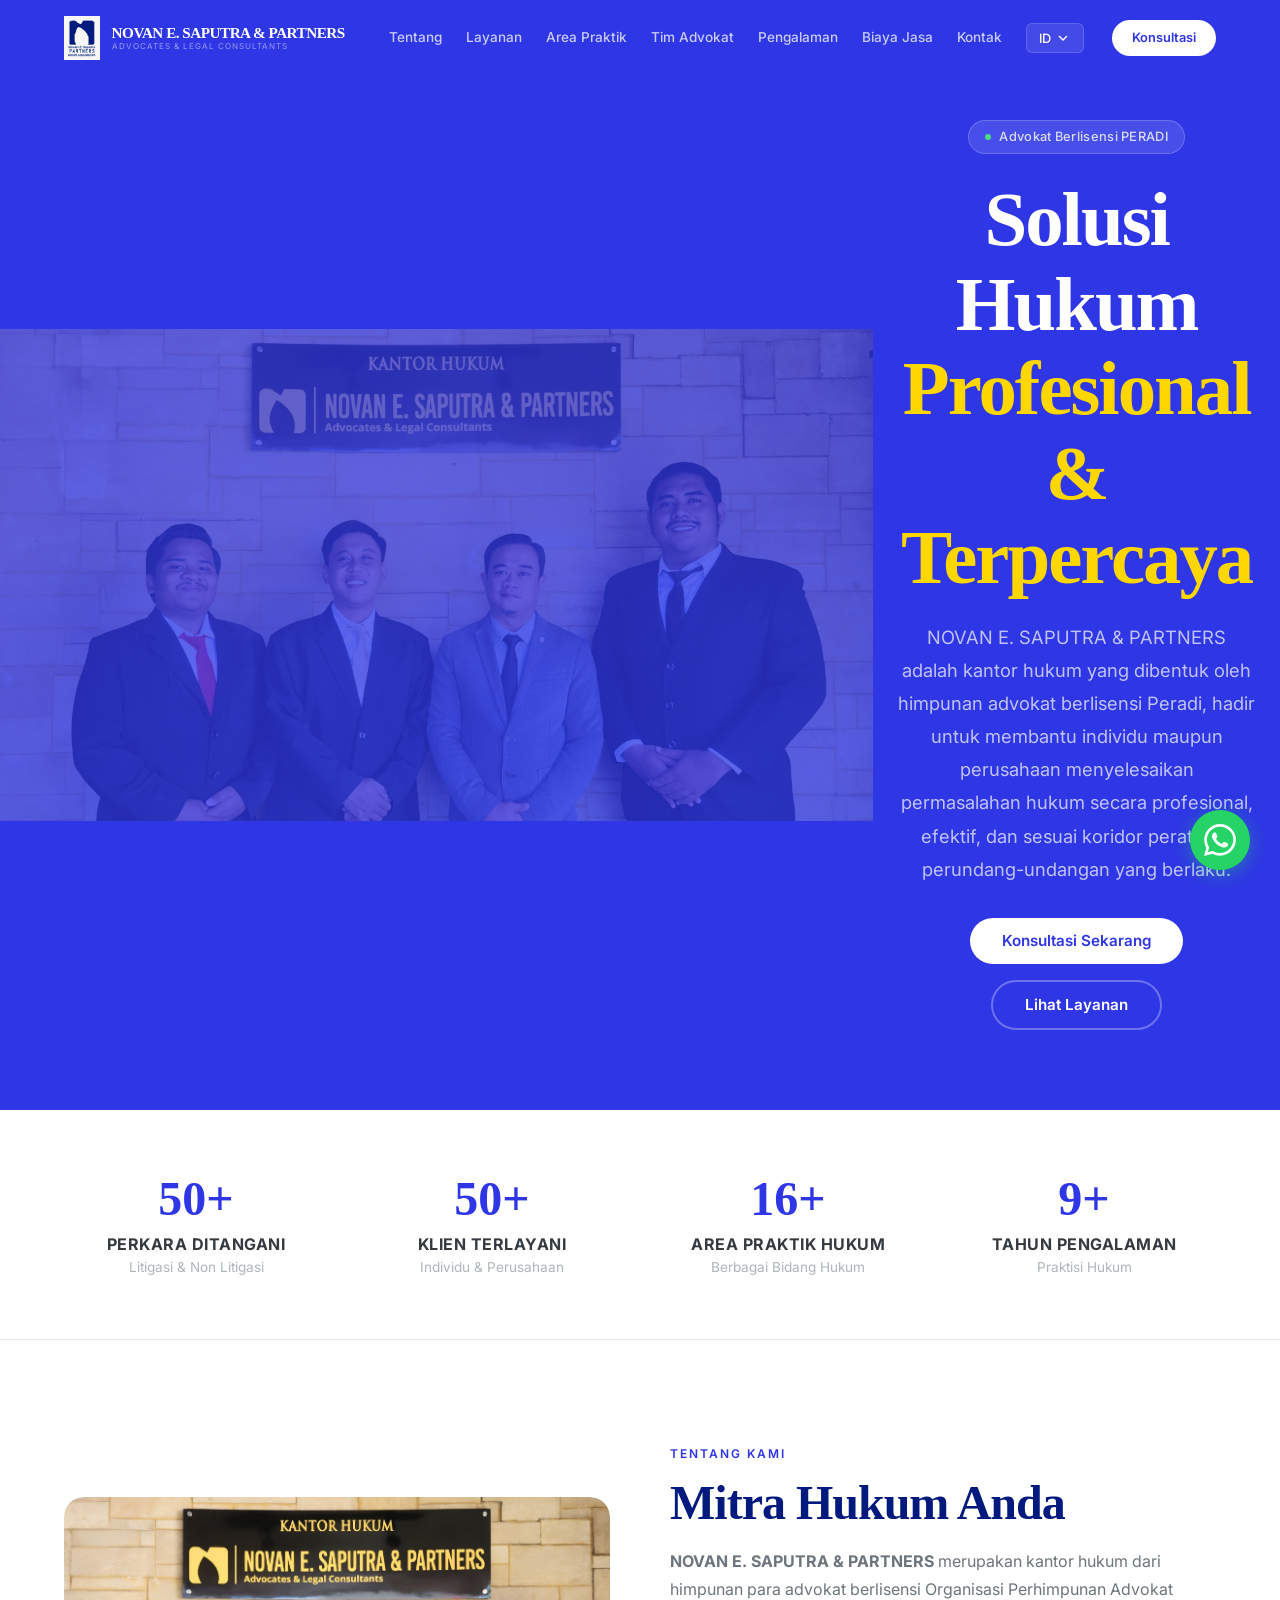
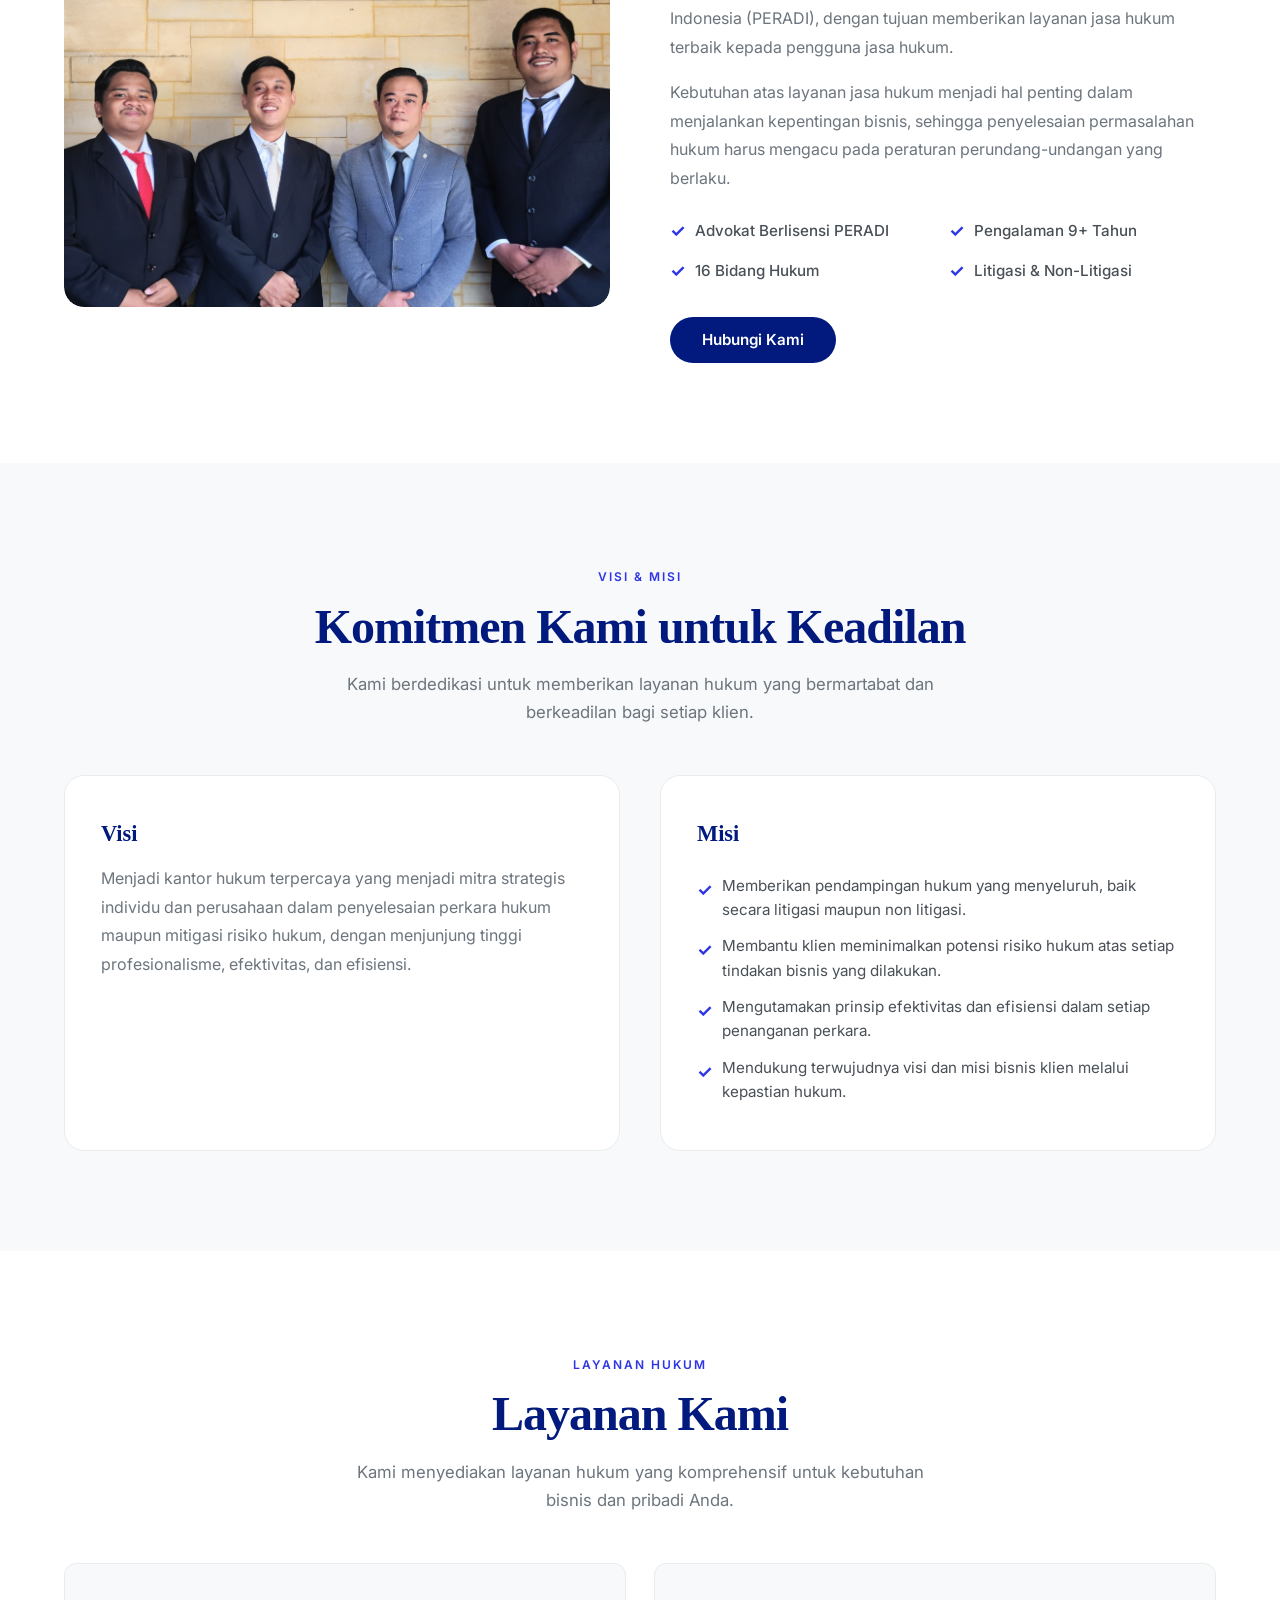
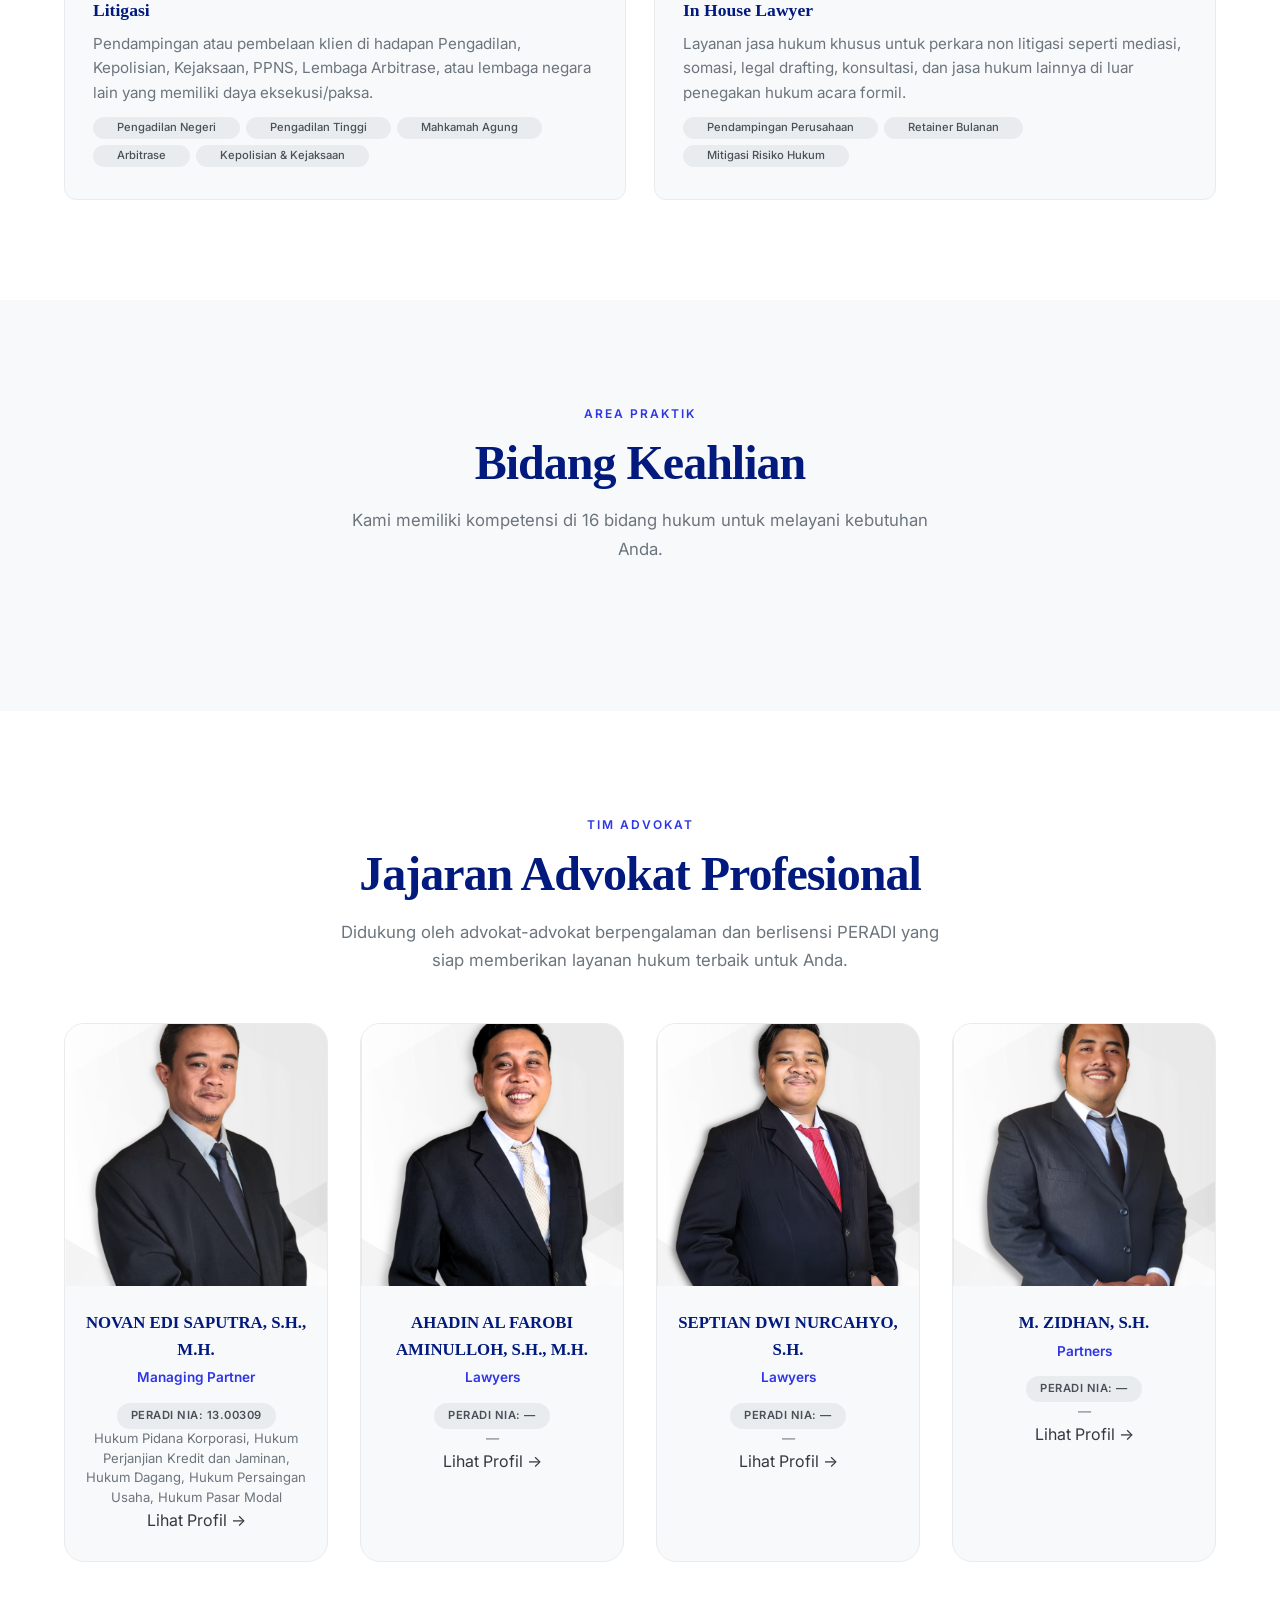
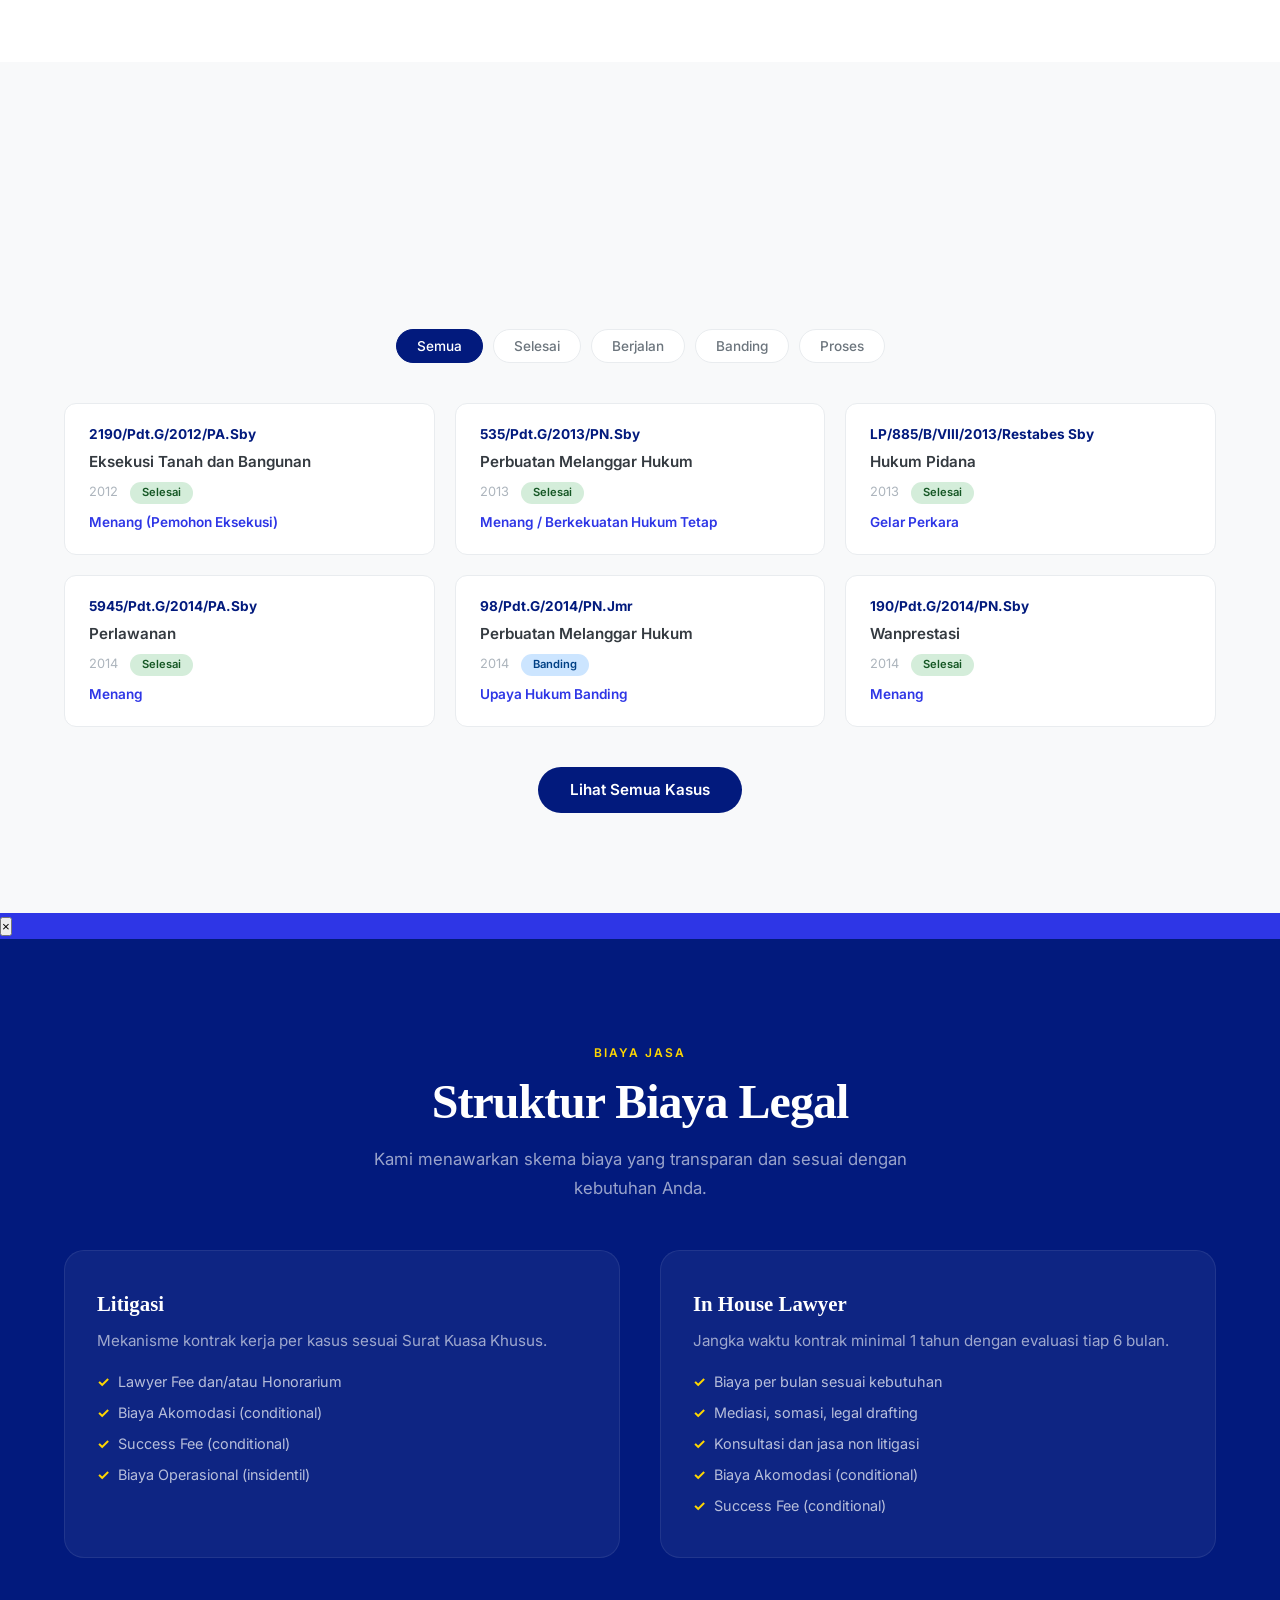
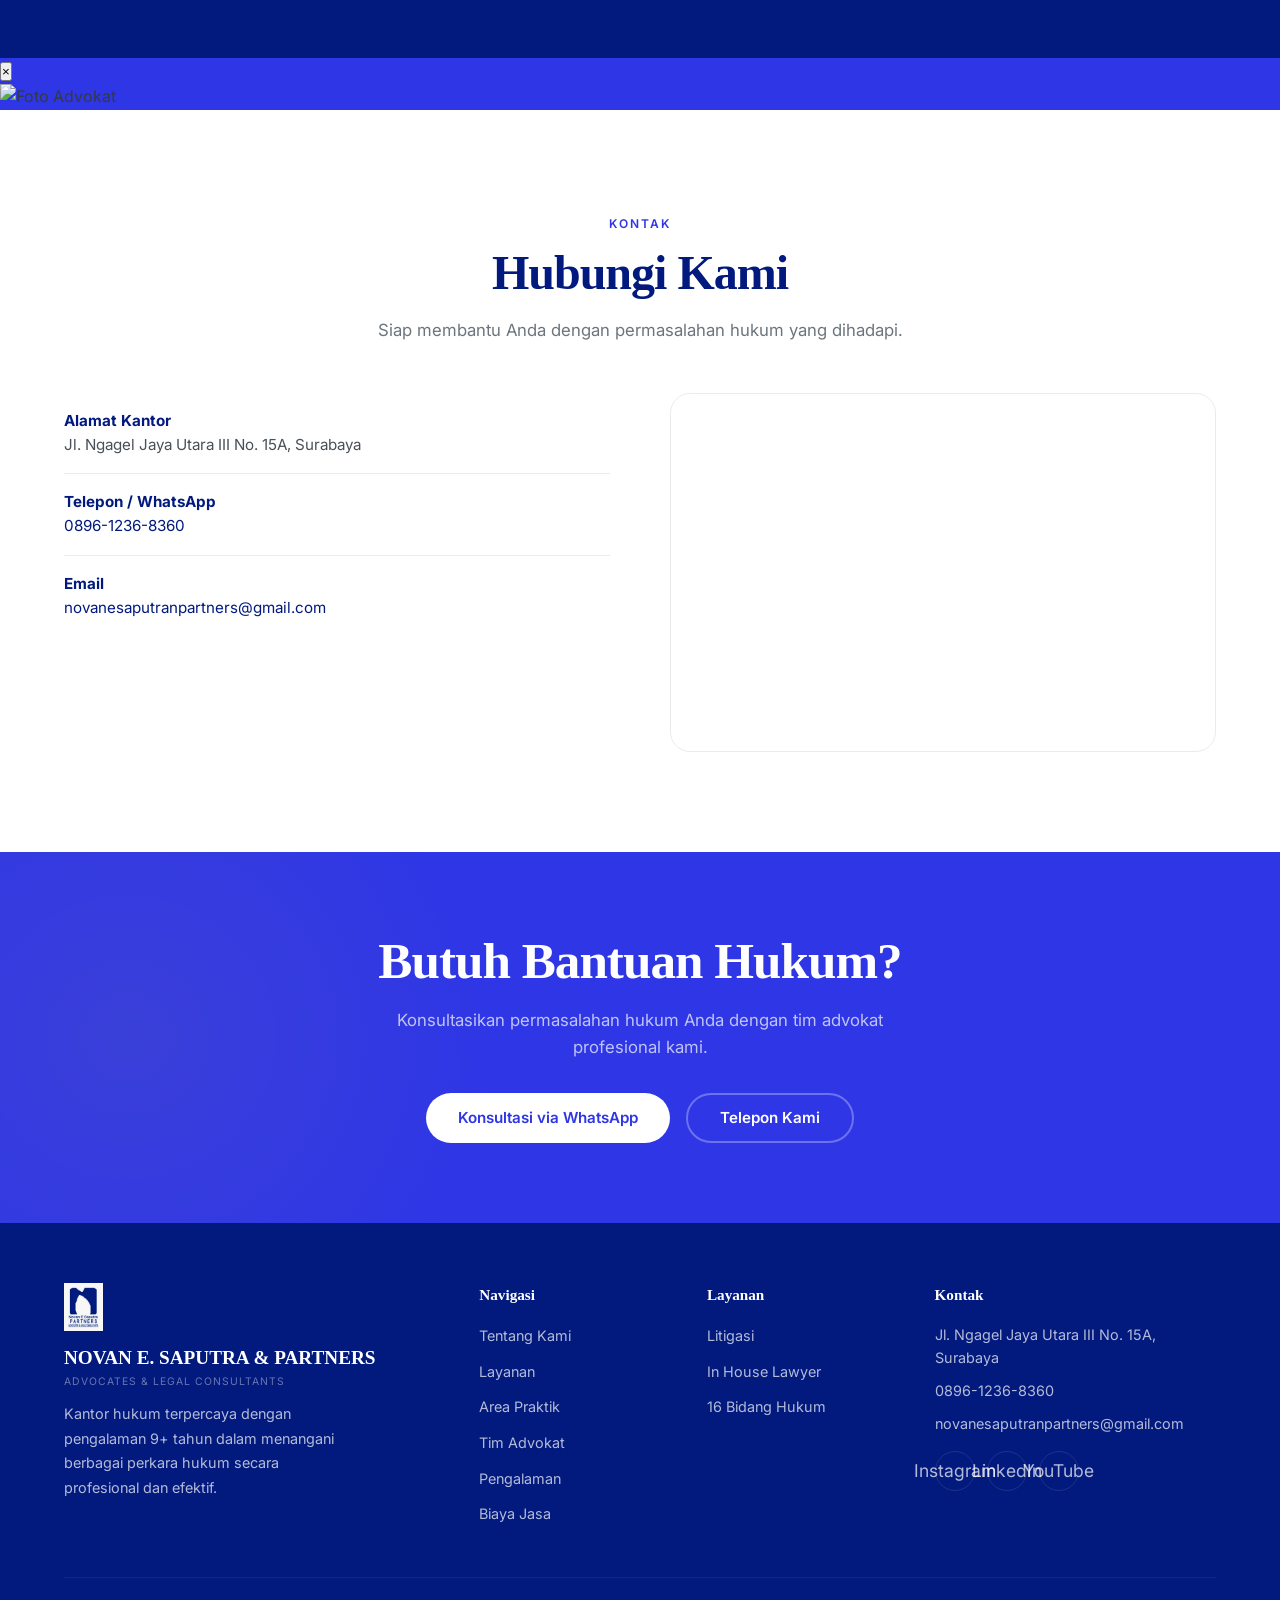
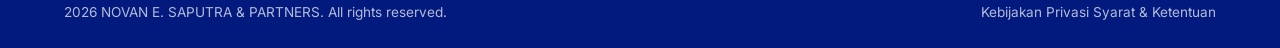
==== commit d5d62eb0: "Update index.html" ====
--- a/index.html
+++ b/index.html
@@ -23,7 +23,7 @@
     <!-- Fonts -->
     <link rel="preconnect" href="https://fonts.googleapis.com" />
     <link rel="preconnect" href="https://fonts.gstatic.com" crossorigin />
-    <link href="https://fonts.googleapis.com/css2?family=DM+Serif+Display:ital@0;1&family=Inter:opsz,wght@14..32,300;14..32,400;14..32,500;14..32,600;14..32,700;14..32,800;14..32,900&display=swap" rel="stylesheet" />
+    <link href="https://fonts.googleapis.com/css2?family=Cormorant+Garamond:ital,wght@0,400;0,500;0,600;0,700;1,400;1,500;1,600;1,700&family=Inter:opsz,wght@14..32,300;14..32,400;14..32,500;14..32,600;14..32,700;14..32,800;14..32,900&display=swap" rel="stylesheet" />
 
     <!-- CSS -->
     <link rel="stylesheet" href="style.css" />
@@ -44,8 +44,7 @@
                 "addressCountry": "ID"
             },
             "telephone": "+6289612368360",
-            "email": "novanesaputranpartners@gmail.com",
-            "openingHours": "Mo-Fr 08:00-17:00"
+            "email": "novanesaputranpartners@gmail.com"
         }
     </script>
 </head>
@@ -101,14 +100,8 @@
 
     <!-- ===== HERO ===== -->
     <section class="hero" id="beranda">
-        <!-- Hero Slider -->
-        <div class="hero-slider" id="heroSlider">
-            <div class="slide active">
-                <img src="Foto Tim.jpg" alt="Kantor Hukum" />
-            </div>
-            <div class="slide">
-                <img src="bg.jpg" alt="Kantor Hukum" />
-            </div>
+        <div class="hero-bg">
+            <img src="Foto Tim.jpg" alt="Kantor Hukum" />
         </div>
         <div class="hero-overlay"></div>
 
@@ -324,91 +317,93 @@
                 </p>
             </div>
 
-            <div class="practice-grid">
-                <div class="practice-item"><span class="num">01</span> <span data-id="Hukum Perikatan &amp; Hukum Benda" data-en="Law of Obligations &amp; Property Law">Hukum Perikatan &amp; Hukum Benda</span></div>
-                <div class="practice-item"><span class="num">02</span> <span data-id="Hukum Perdata Bisnis" data-en="Business Civil Law">Hukum Perdata Bisnis</span></div>
-                <div class="practice-item"><span class="num">03</span> <span data-id="Hukum Pidana" data-en="Criminal Law">Hukum Pidana</span></div>
-                <div class="practice-item"><span class="num">04</span> <span data-id="Hukum Administrasi &amp; Perijinan" data-en="Administrative Law &amp; Licensing">Hukum Administrasi &amp; Perijinan</span></div>
-                <div class="practice-item"><span class="num">05</span> <span data-id="Hukum Perseroan / Perusahaan" data-en="Corporate Law">Hukum Perseroan / Perusahaan</span></div>
-                <div class="practice-item"><span class="num">06</span> <span data-id="Hukum Kepailitan &amp; PKPU" data-en="Bankruptcy &amp; PKPU Law">Hukum Kepailitan &amp; PKPU</span></div>
-                <div class="practice-item"><span class="num">07</span> <span data-id="Hak Atas Kekayaan Intelektual" data-en="Intellectual Property Rights">Hak Atas Kekayaan Intelektual</span></div>
-                <div class="practice-item"><span class="num">08</span> <span data-id="Hukum Pertanahan" data-en="Land Law">Hukum Pertanahan</span></div>
-                <div class="practice-item"><span class="num">09</span> <span data-id="Hukum Perbankan &amp; Pembiayaan" data-en="Banking &amp; Financing Law">Hukum Perbankan &amp; Pembiayaan</span></div>
-                <div class="practice-item"><span class="num">10</span> <span data-id="Hukum Perlindungan Konsumen" data-en="Consumer Protection Law">Hukum Perlindungan Konsumen</span></div>
-                <div class="practice-item"><span class="num">11</span> <span data-id="Hukum Penanaman Modal" data-en="Investment Law">Hukum Penanaman Modal</span></div>
-                <div class="practice-item"><span class="num">12</span> <span data-id="Hukum Dagang &amp; Pengangkutan" data-en="Commercial &amp; Transportation Law">Hukum Dagang &amp; Pengangkutan</span></div>
-                <div class="practice-item"><span class="num">13</span> <span data-id="Hukum Persaingan Usaha" data-en="Business Competition Law">Hukum Persaingan Usaha</span></div>
-                <div class="practice-item"><span class="num">14</span> <span data-id="Hukum Perburuhan / Ketenagakerjaan" data-en="Labor / Employment Law">Hukum Perburuhan / Ketenagakerjaan</span></div>
-                <div class="practice-item"><span class="num">15</span> <span data-id="Hukum Waris" data-en="Inheritance Law">Hukum Waris</span></div>
-                <div class="practice-item"><span class="num">16</span> <span data-id="Penyelesaian Sengketa Alternatif" data-en="Alternative Dispute Resolution">Penyelesaian Sengketa Alternatif</span></div>
+            <div class="practice-grid" id="practiceGrid">
+                <!-- Akan di-generate oleh JavaScript -->
             </div>
         </div>
     </section>
 
     <!-- ===== TEAM ===== -->
-    <section class="team" id="tim">
-        <div class="container">
-            <div class="section-center animate-on-scroll">
-                <span class="section-label"><span data-id="Tim Advokat" data-en="Our Lawyers">Tim Advokat</span></span>
-                <h2 class="section-title"><span data-id="Jajaran Advokat Profesional" data-en="Professional Lawyers Team">Jajaran Advokat Profesional</span></h2>
-                <p class="section-subtitle" data-id="Didukung oleh advokat-advokat berpengalaman dan berlisensi PERADI yang siap memberikan layanan hukum terbaik untuk Anda."
-                   data-en="Supported by experienced and PERADI licensed advocates who are ready to provide the best legal services for you.">
-                    Didukung oleh advokat-advokat berpengalaman dan berlisensi PERADI
-                    yang siap memberikan layanan hukum terbaik untuk Anda.
-                </p>
-            </div>
-
-            <div class="team-grid">
-                <div class="team-card animate-on-scroll delay-1">
-                    <div class="team-image">
-                        <img src="Novan Edi Saputra.png" alt="NOVAN EDI SAPUTRA, S.H., M.H." />
-                    </div>
-                    <div class="team-info">
-                        <h3>NOVAN EDI SAPUTRA, S.H., M.H.</h3>
-                        <div class="position"><span data-id="Founder, Advisor, &amp; Senior Lawyers" data-en="Founder, Advisor, &amp; Senior Lawyers">Founder, Advisor, &amp; Senior Lawyers</span></div>
-                        <div class="expertise"><span data-id="Hukum Pidana Korporasi, Hukum Perjanjian Kredit dan Jaminan, Hukum Dagang, Hukum Persaingan Usaha, Hukum Pasar Modal" data-en="Corporate Criminal Law, Credit Agreement and Security Law, Commercial Law, Business Competition Law, Capital Market Law">Hukum Pidana Korporasi, Hukum Perjanjian Kredit dan Jaminan, Hukum Dagang, Hukum Persaingan Usaha, Hukum Pasar Modal</span></div>
-                        <span class="badge-peradi">PERADI NIA: 13.00309</span>
-                    </div>
-                </div>
-
-                <div class="team-card animate-on-scroll delay-2">
-                    <div class="team-image">
-                        <img src="Ahadin Al Farobi Aminulloh.png" alt="AHADIN AL FAROBI AMINULLOH, S.H., M.H." />
-                    </div>
-                    <div class="team-info">
-                        <h3>AHADIN AL FAROBI AMINULLOH, S.H., M.H.</h3>
-                        <div class="position"><span data-id="Lawyers" data-en="Lawyers">Lawyers</span></div>
-                        <div class="expertise">—</div>
-                        <span class="badge-peradi">PERADI NIA: —</span>
-                    </div>
-                </div>
-
-                <div class="team-card animate-on-scroll delay-3">
-                    <div class="team-image">
-                        <img src="Septian Dwi Nurcahyo.png" alt="SEPTIAN DWI NURCAHYO, S.H." />
-                    </div>
-                    <div class="team-info">
-                        <h3>SEPTIAN DWI NURCAHYO, S.H.</h3>
-                        <div class="position"><span data-id="Lawyers" data-en="Lawyers">Lawyers</span></div>
-                        <div class="expertise">—</div>
-                        <span class="badge-peradi">PERADI NIA: —</span>
-                    </div>
-                </div>
-
-                <div class="team-card animate-on-scroll delay-4">
-                    <div class="team-image">
-                        <img src="M. Zidhan.png" alt="M. ZIDHAN, S.H." />
-                    </div>
-                    <div class="team-info">
-                        <h3>M. ZIDHAN, S.H.</h3>
-                        <div class="position"><span data-id="Partners" data-en="Partners">Partners</span></div>
-                        <div class="expertise">—</div>
-                        <span class="badge-peradi">PERADI NIA: —</span>
-                    </div>
-                </div>
-            </div>
-        </div>
-    </section>
+   <!-- ===== TEAM ===== -->
+<section class="team" id="tim">
+    <div class="container">
+        <div class="section-center animate-on-scroll">
+            <span class="section-label"><span data-id="Tim Advokat" data-en="Our Lawyers">Tim Advokat</span></span>
+            <h2 class="section-title"><span data-id="Jajaran Advokat Profesional" data-en="Professional Lawyers Team">Jajaran Advokat Profesional</span></h2>
+            <p class="section-subtitle" data-id="Didukung oleh advokat-advokat berpengalaman dan berlisensi PERADI yang siap memberikan layanan hukum terbaik untuk Anda."
+               data-en="Supported by experienced and PERADI licensed advocates who are ready to provide the best legal services for you.">
+                Didukung oleh advokat-advokat berpengalaman dan berlisensi PERADI
+                yang siap memberikan layanan hukum terbaik untuk Anda.
+            </p>
+        </div>
+
+        <div class="team-grid">
+            <div class="team-card animate-on-scroll delay-1" data-foto="Novan Edi Saputra.png">
+                <div class="team-image">
+                    <img src="Novan Edi Saputra.png" alt="NOVAN EDI SAPUTRA, S.H., M.H." />
+                    <div class="team-image-overlay">
+                        <span>Klik untuk perbesar</span>
+                    </div>
+                </div>
+                <div class="team-info">
+                    <h3>NOVAN EDI SAPUTRA, S.H., M.H.</h3>
+                    <div class="position">Managing Partner</div>
+                    <div class="badge-peradi">PERADI NIA: 13.00309</div>
+                    <div class="expertise"><span data-id="Hukum Pidana Korporasi, Hukum Perjanjian Kredit dan Jaminan, Hukum Dagang, Hukum Persaingan Usaha, Hukum Pasar Modal" data-en="Corporate Criminal Law, Credit Agreement and Security Law, Commercial Law, Business Competition Law, Capital Market Law">Hukum Pidana Korporasi, Hukum Perjanjian Kredit dan Jaminan, Hukum Dagang, Hukum Persaingan Usaha, Hukum Pasar Modal</span></div>
+                    <a href="#" class="team-profile-link" onclick="openPhotoModal('Novan Edi Saputra.png', 'NOVAN EDI SAPUTRA, S.H., M.H.', 'Managing Partner')">Lihat Profil →</a>
+                </div>
+            </div>
+
+            <div class="team-card animate-on-scroll delay-2" data-foto="Ahadin Al Farobi Aminulloh.png">
+                <div class="team-image">
+                    <img src="Ahadin Al Farobi Aminulloh.png" alt="AHADIN AL FAROBI AMINULLOH, S.H., M.H." />
+                    <div class="team-image-overlay">
+                        <span>Klik untuk perbesar</span>
+                    </div>
+                </div>
+                <div class="team-info">
+                    <h3>AHADIN AL FAROBI AMINULLOH, S.H., M.H.</h3>
+                    <div class="position">Lawyers</div>
+                    <div class="badge-peradi">PERADI NIA: —</div>
+                    <div class="expertise">—</div>
+                    <a href="#" class="team-profile-link" onclick="openPhotoModal('Ahadin Al Farobi Aminulloh.png', 'AHADIN AL FAROBI AMINULLOH, S.H., M.H.', 'Lawyers')">Lihat Profil →</a>
+                </div>
+            </div>
+
+            <div class="team-card animate-on-scroll delay-3" data-foto="Septian Dwi Nurcahyo.png">
+                <div class="team-image">
+                    <img src="Septian Dwi Nurcahyo.png" alt="SEPTIAN DWI NURCAHYO, S.H." />
+                    <div class="team-image-overlay">
+                        <span>Klik untuk perbesar</span>
+                    </div>
+                </div>
+                <div class="team-info">
+                    <h3>SEPTIAN DWI NURCAHYO, S.H.</h3>
+                    <div class="position">Lawyers</div>
+                    <div class="badge-peradi">PERADI NIA: —</div>
+                    <div class="expertise">—</div>
+                    <a href="#" class="team-profile-link" onclick="openPhotoModal('Septian Dwi Nurcahyo.png', 'SEPTIAN DWI NURCAHYO, S.H.', 'Lawyers')">Lihat Profil →</a>
+                </div>
+            </div>
+
+            <div class="team-card animate-on-scroll delay-4" data-foto="M. Zidhan.png">
+                <div class="team-image">
+                    <img src="M. Zidhan.png" alt="M. ZIDHAN, S.H." />
+                    <div class="team-image-overlay">
+                        <span>Klik untuk perbesar</span>
+                    </div>
+                </div>
+                <div class="team-info">
+                    <h3>M. ZIDHAN, S.H.</h3>
+                    <div class="position">Partners</div>
+                    <div class="badge-peradi">PERADI NIA: —</div>
+                    <div class="expertise">—</div>
+                    <a href="#" class="team-profile-link" onclick="openPhotoModal('M. Zidhan.png', 'M. ZIDHAN, S.H.', 'Partners')">Lihat Profil →</a>
+                </div>
+            </div>
+        </div>
+    </div>
+</section>
 
     <!-- ===== EXPERIENCE ===== -->
     <section class="experience" id="pengalaman">
@@ -433,10 +428,20 @@
             <div class="experience-grid" id="experienceGrid"></div>
 
             <div class="experience-load-more">
-                <button class="btn btn-dark" id="loadMoreBtn"><span data-id="Lihat Semua Kasus" data-en="View All Cases">Lihat Semua Kasus</span></button>
-            </div>
-        </div>
-    </section>
+                <button class="btn btn-dark" id="loadMoreBtn"><span data-id="Lihat Semua Kasus" data-en="View All Cases">Lihat Semua Kasus</span> →</button>
+            </div>
+        </div>
+    </section>
+
+    <!-- ===== MODAL POP-UP ===== -->
+    <div class="modal-overlay" id="modalOverlay">
+        <div class="modal-box">
+            <button class="modal-close" id="modalClose">&times;</button>
+            <div class="modal-content" id="modalContent">
+                <!-- Isi akan di-generate oleh JavaScript -->
+            </div>
+        </div>
+    </div>
 
     <!-- ===== LEGAL FEES ===== -->
     <section class="fees" id="biaya">
@@ -481,6 +486,20 @@
             </div>
         </div>
     </section>
+
+    <!-- ===== MODAL FOTO POP-UP ===== -->
+<div class="modal-overlay" id="photoModalOverlay">
+    <div class="modal-box photo-modal-box">
+        <button class="modal-close" id="photoModalClose">&times;</button>
+        <div class="photo-modal-content" id="photoModalContent">
+            <img id="photoModalImage" src="" alt="Foto Advokat" />
+            <div class="photo-modal-info">
+                <h3 id="photoModalName"></h3>
+                <p id="photoModalPosition"></p>
+            </div>
+        </div>
+    </div>
+</div>
 
     <!-- ===== CONTACT ===== -->
     <section class="contact" id="kontak">
@@ -581,6 +600,11 @@
                         <li><a href="tel:+6289612368360">0896-1236-8360</a></li>
                         <li><a href="mailto:novanesaputranpartners@gmail.com">novanesaputranpartners@gmail.com</a></li>
                     </ul>
+                    <div class="footer-social" style="margin-top: 16px;">
+                        <a href="#" aria-label="Instagram">Instagram</a>
+                        <a href="#" aria-label="LinkedIn">LinkedIn</a>
+                        <a href="#" aria-label="YouTube">YouTube</a>
+                    </div>
                 </div>
             </div>
 
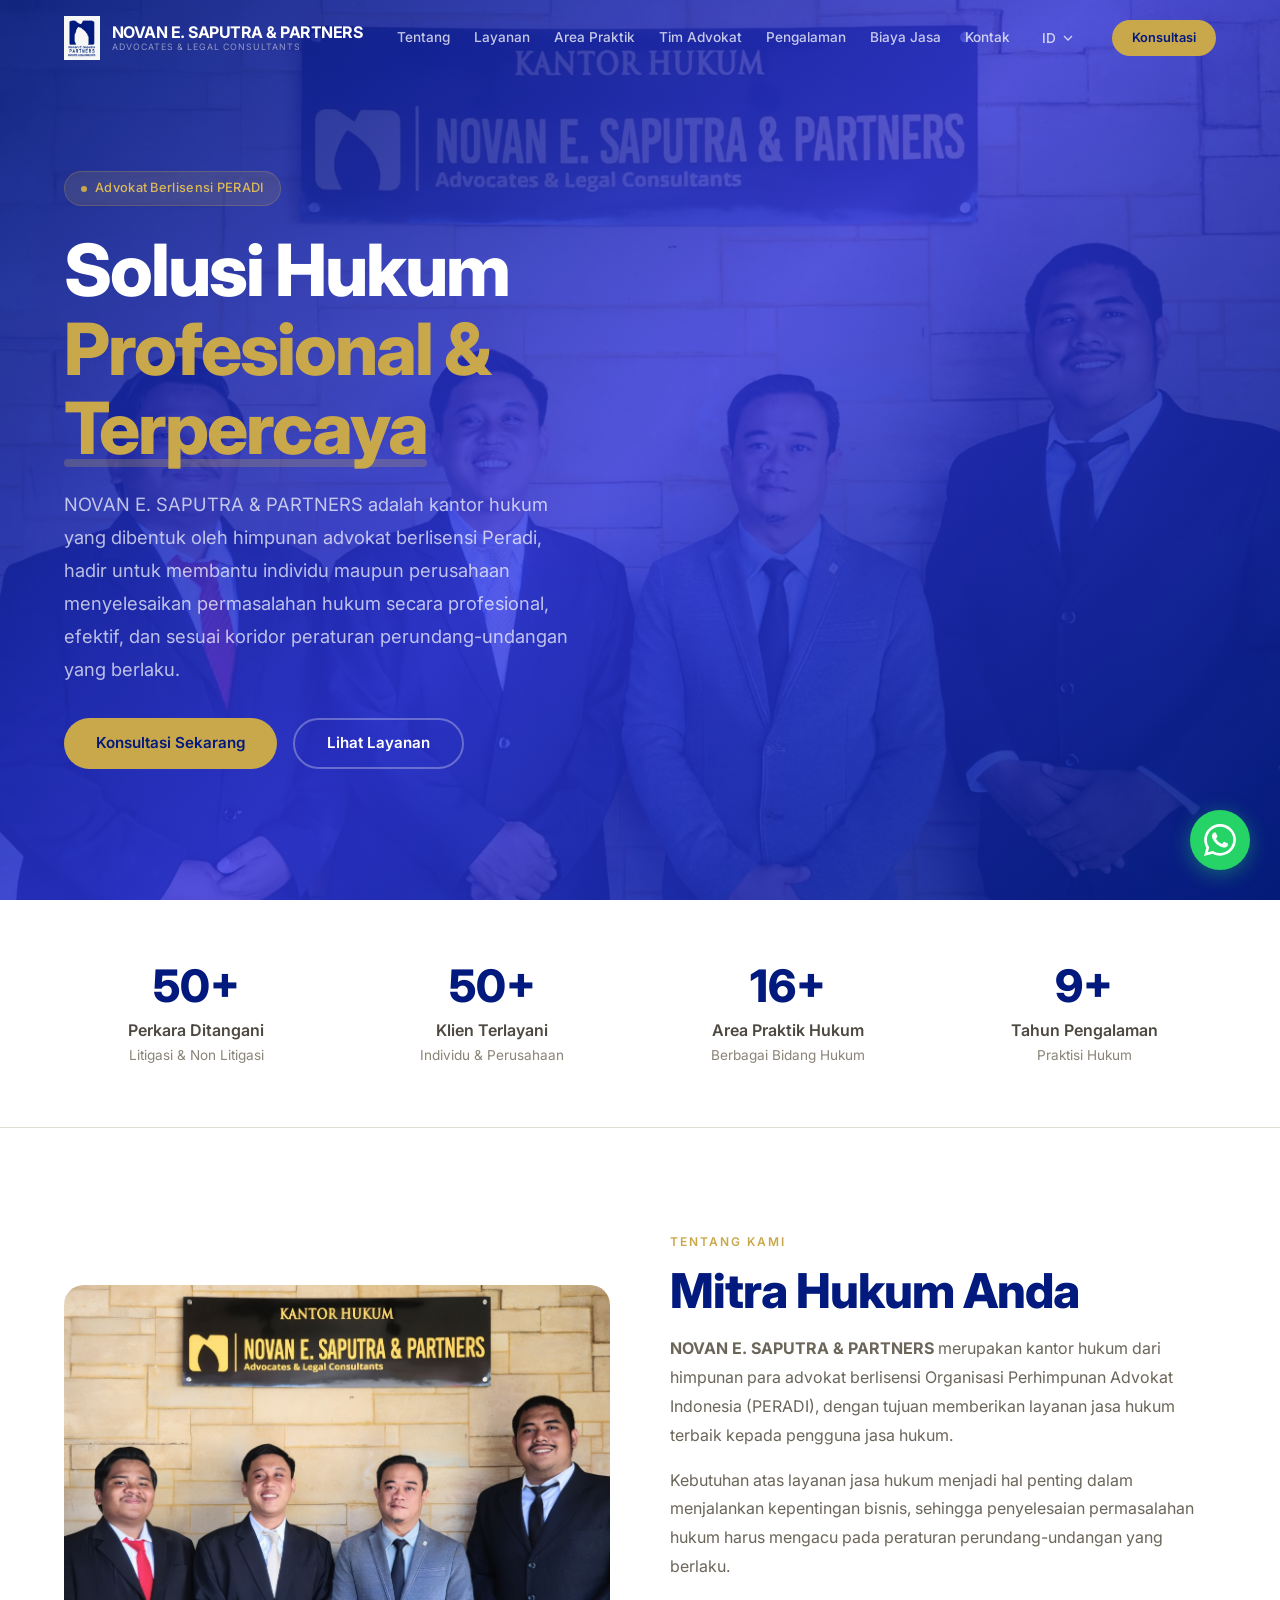
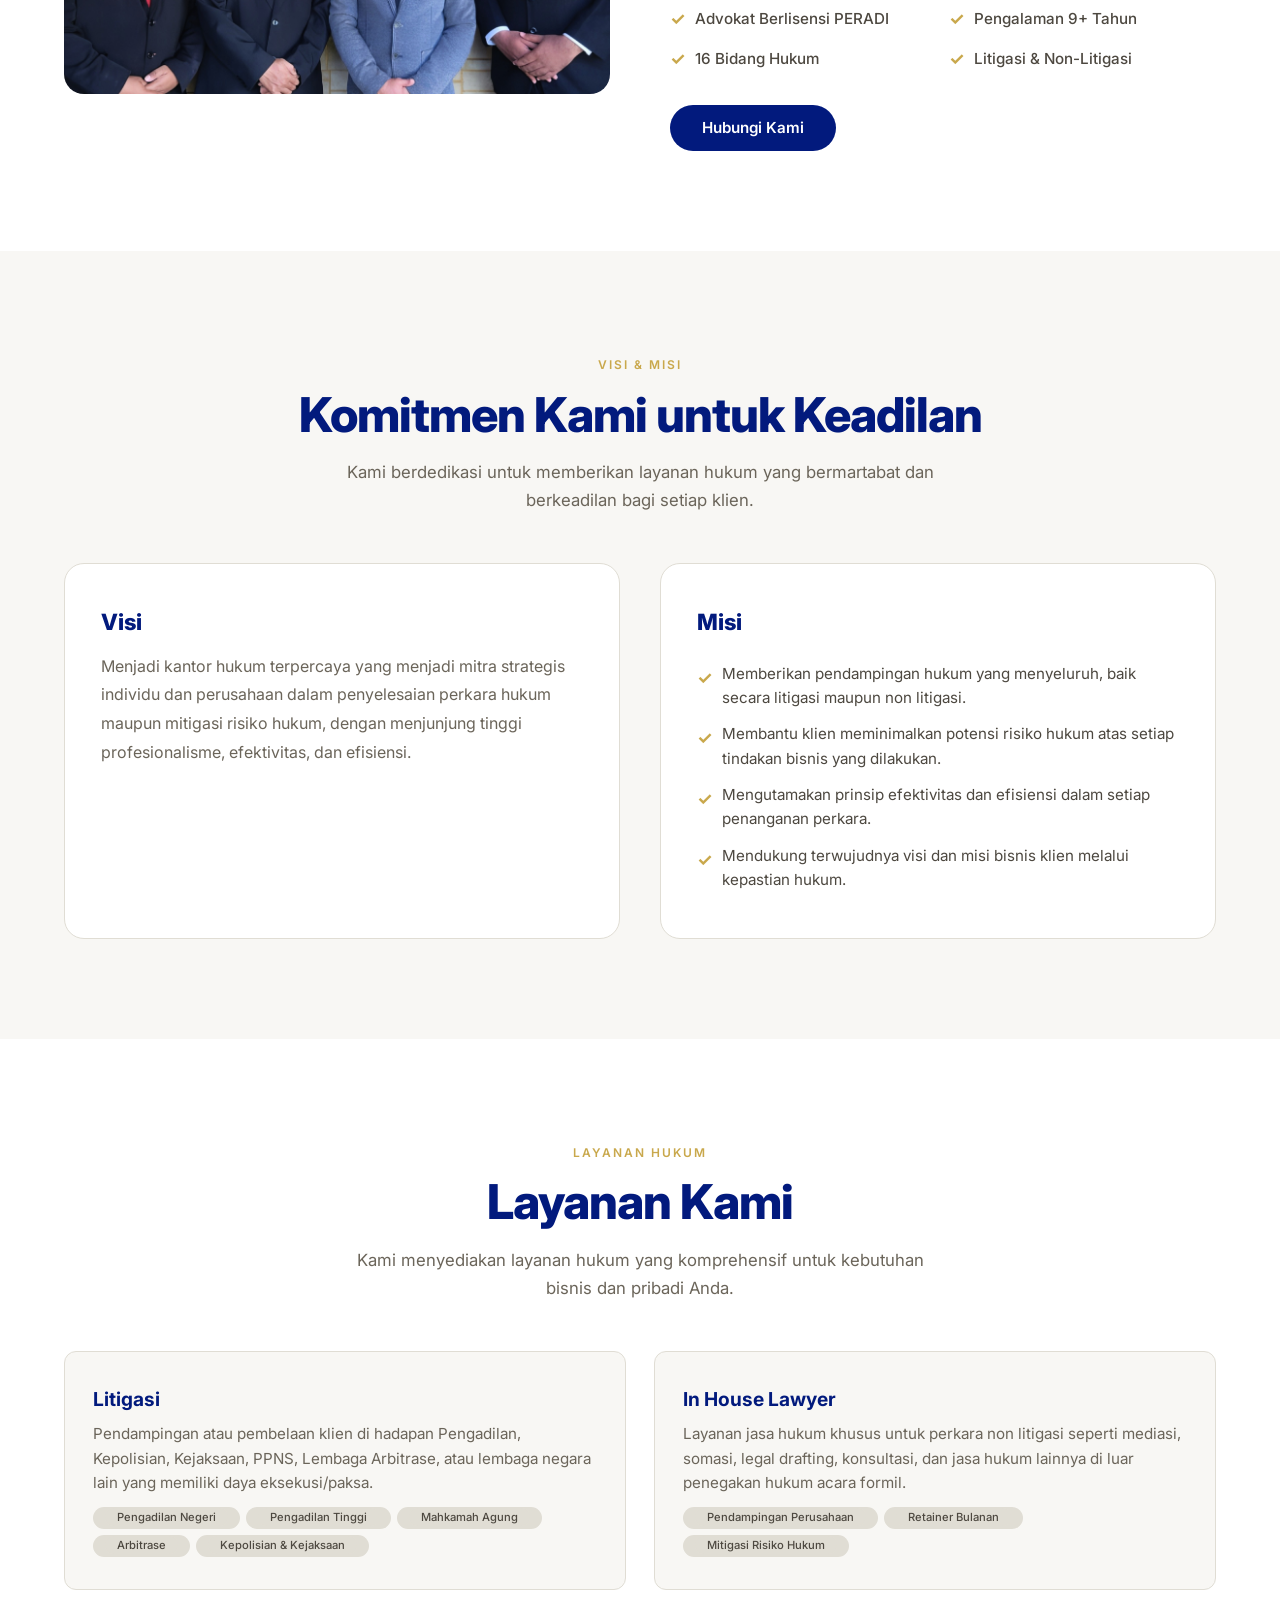
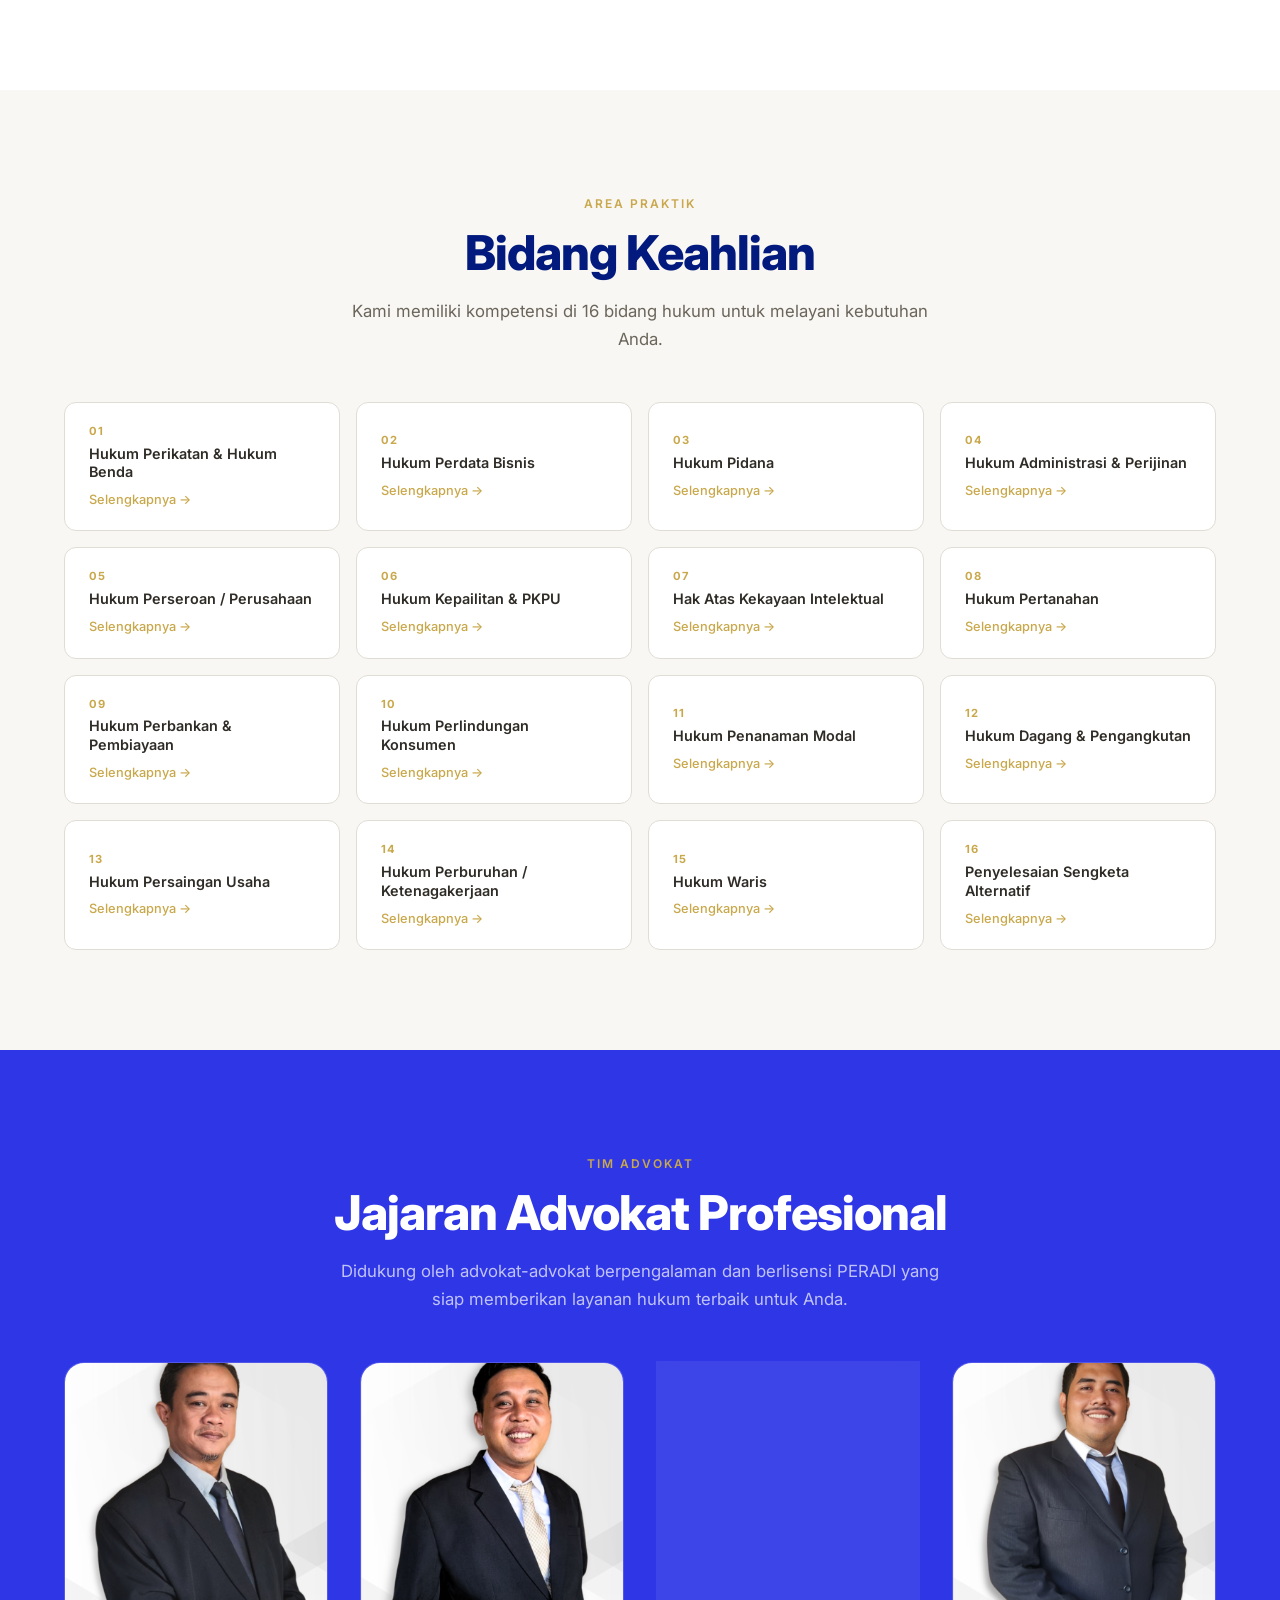
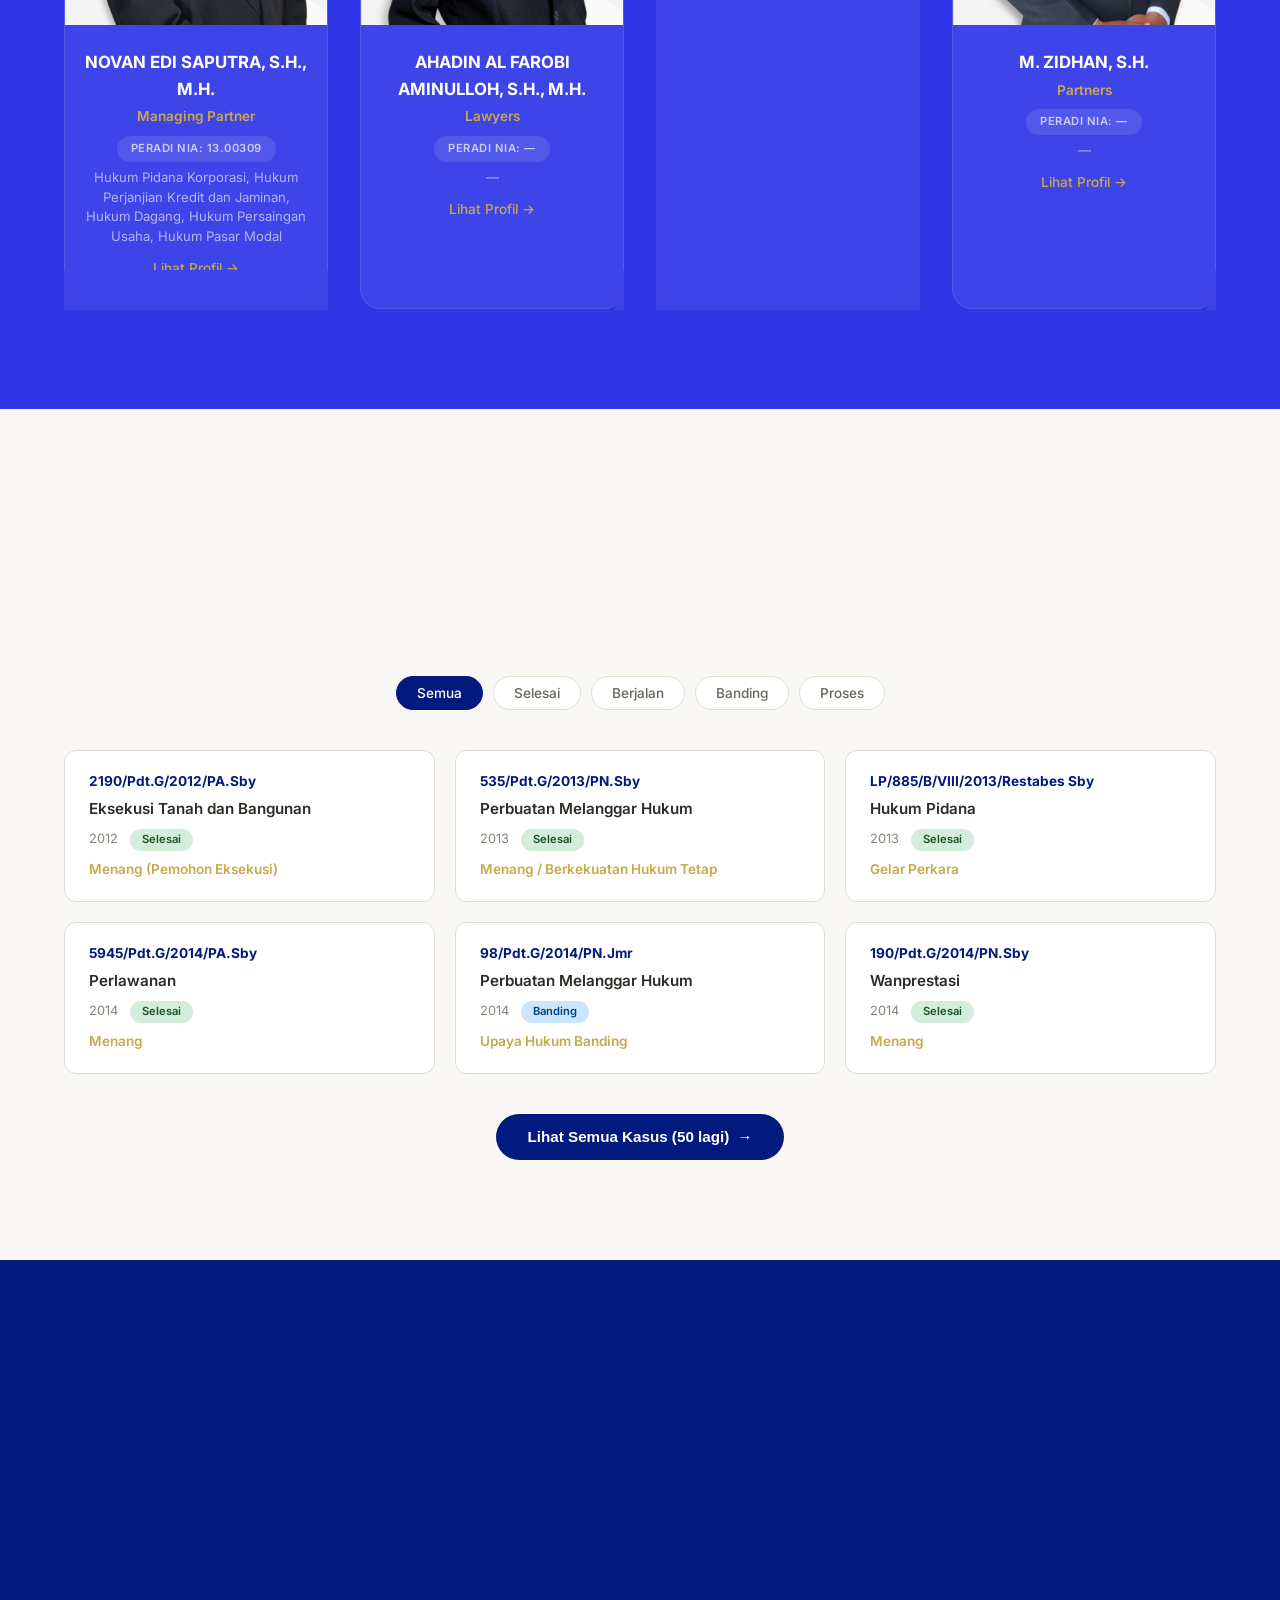
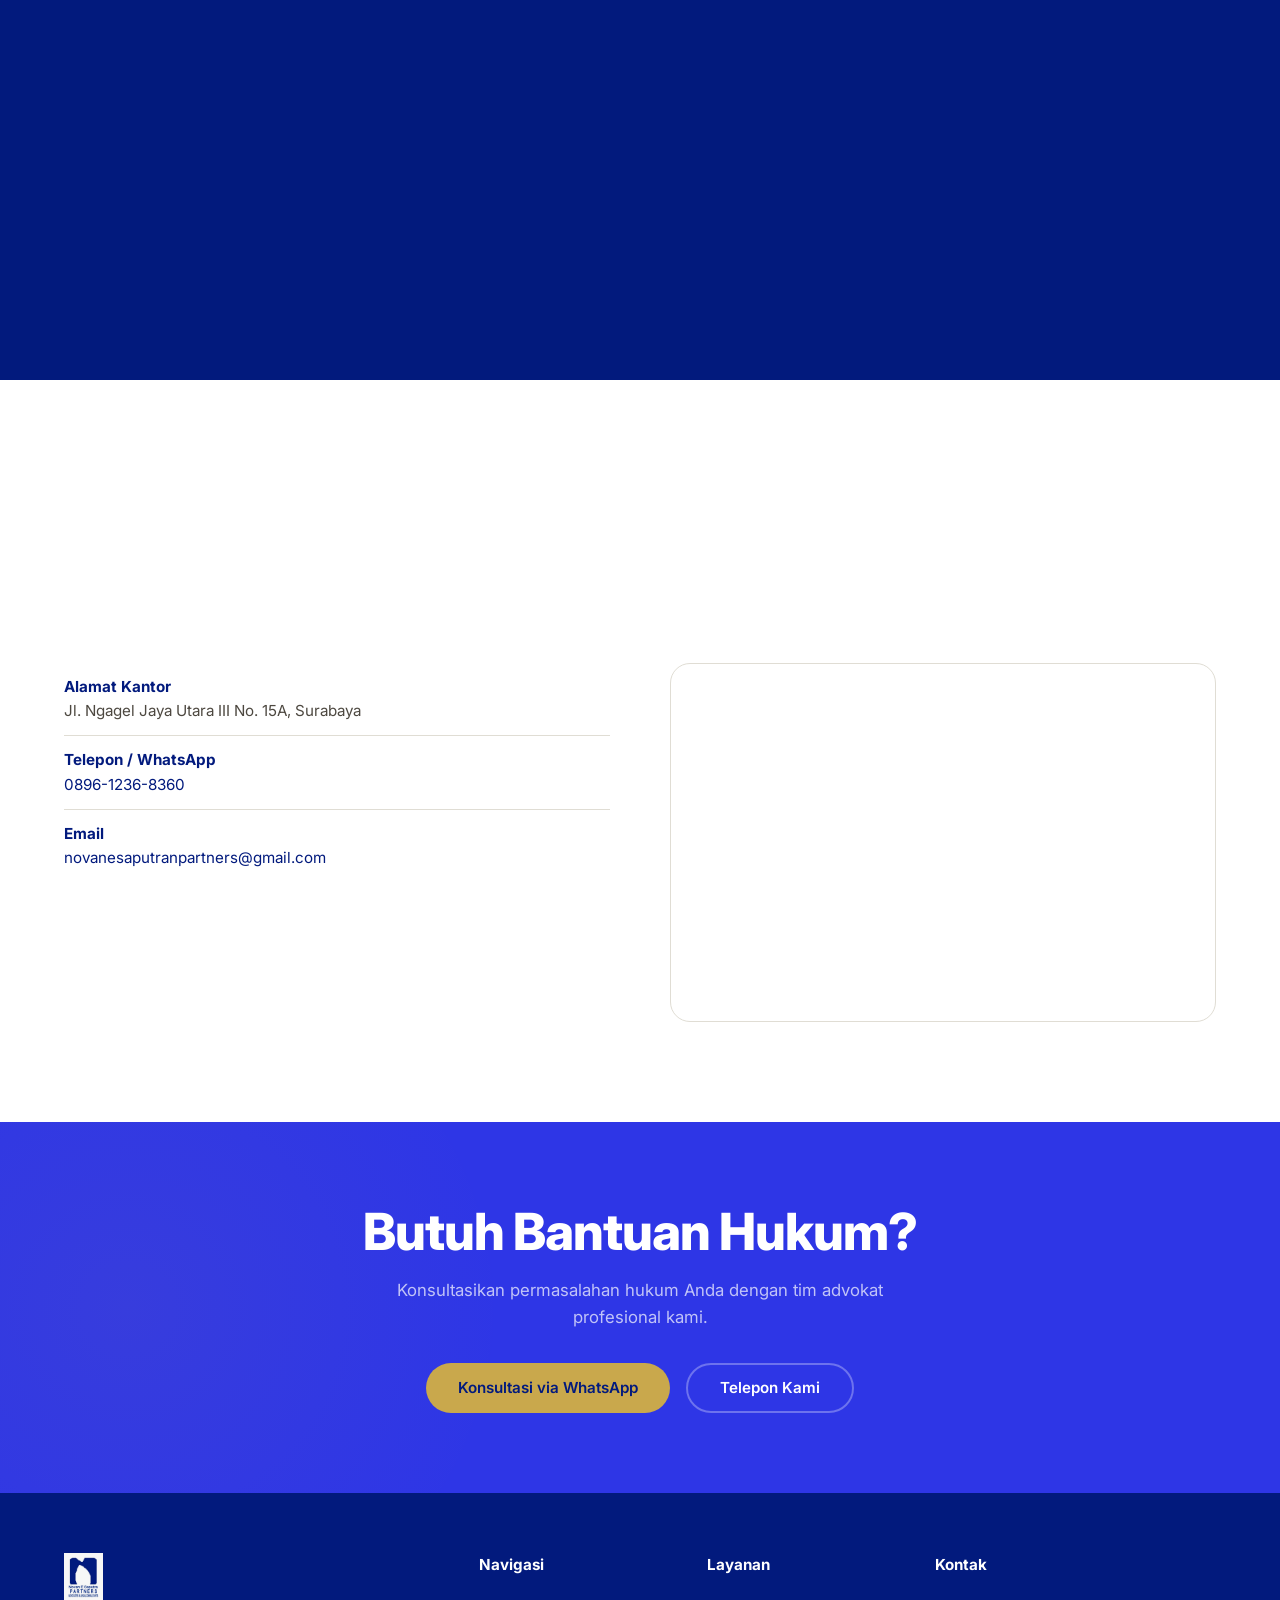
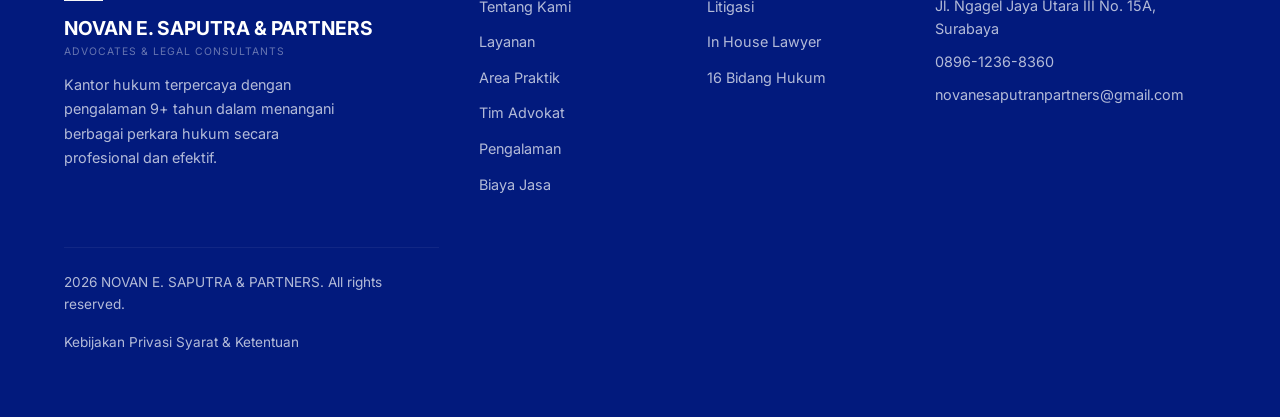
==== commit 962cc9d2: "Update index.html" ====
--- a/index.html
+++ b/index.html
@@ -601,10 +601,6 @@
                         <li><a href="mailto:novanesaputranpartners@gmail.com">novanesaputranpartners@gmail.com</a></li>
                     </ul>
                     <div class="footer-social" style="margin-top: 16px;">
-                        <a href="#" aria-label="Instagram">Instagram</a>
-                        <a href="#" aria-label="LinkedIn">LinkedIn</a>
-                        <a href="#" aria-label="YouTube">YouTube</a>
-                    </div>
                 </div>
             </div>
 
--- a/style.css
+++ b/style.css
@@ -12,20 +12,22 @@
 :root {
     --primary: #021a7d;
     --primary-light: #2e36e6;
+    --secondary: #c9a84c;
+    --secondary-light: #dbb95a;
     --white: #ffffff;
-    --gray-50: #f8f9fa;
-    --gray-100: #f1f3f5;
-    --gray-200: #e9ecef;
-    --gray-300: #dee2e6;
-    --gray-400: #ced4da;
-    --gray-500: #adb5bd;
-    --gray-600: #6c757d;
-    --gray-700: #495057;
-    --gray-800: #343a40;
-    --gray-900: #212529;
-    --shadow-sm: 0 2px 8px rgba(46, 54, 230, 0.06);
-    --shadow-md: 0 8px 30px rgba(46, 54, 230, 0.10);
-    --shadow-lg: 0 20px 60px rgba(46, 54, 230, 0.15);
+    --gray-50: #f8f7f4;
+    --gray-100: #f0eee8;
+    --gray-200: #e0ddd4;
+    --gray-300: #c5c0b5;
+    --gray-400: #a8a296;
+    --gray-500: #8a8478;
+    --gray-600: #6b655a;
+    --gray-700: #4d4840;
+    --gray-800: #2f2b26;
+    --gray-900: #1a1714;
+    --shadow-sm: 0 2px 8px rgba(2, 26, 125, 0.06);
+    --shadow-md: 0 8px 30px rgba(2, 26, 125, 0.10);
+    --shadow-lg: 0 20px 60px rgba(2, 26, 125, 0.15);
     --radius: 12px;
     --radius-lg: 20px;
     --transition: 0.4s cubic-bezier(0.25, 0.46, 0.45, 0.94);
@@ -37,7 +39,7 @@
 
 body {
     font-family: 'Inter', -apple-system, BlinkMacSystemFont, sans-serif;
-    background: #2e36e6;
+    background: var(--white);
     color: var(--gray-800);
     line-height: 1.6;
     -webkit-font-smoothing: antialiased;
@@ -66,13 +68,6 @@
 }
 
 /* ============================================================
-   FONTS
-   ============================================================ */
-h1, h2, h3, .section-title, .brand-name {
-    font-family: 'DM Serif Display', serif;
-}
-
-/* ============================================================
    LANGUAGE DROPDOWN
    ============================================================ */
 .lang-dropdown {
@@ -81,27 +76,32 @@
 }
 
 .lang-btn {
-    background: rgba(255, 255, 255, 0.1);
-    border: 1px solid rgba(255, 255, 255, 0.15);
-    color: var(--white);
-    padding: 6px 12px;
-    border-radius: 6px;
-    cursor: pointer;
     display: flex;
     align-items: center;
     gap: 4px;
-    font-size: 0.8rem;
+    background: none;
+    border: none;
+    color: rgba(255, 255, 255, 0.75);
     font-weight: 500;
+    font-size: 0.85rem;
+    cursor: pointer;
+    padding: 4px 8px;
+    border-radius: 4px;
+    transition: all var(--transition);
     font-family: 'Inter', sans-serif;
-    transition: all var(--transition);
 }
 
 .lang-btn:hover {
-    background: rgba(255, 255, 255, 0.2);
+    color: var(--white);
+    background: rgba(255, 255, 255, 0.05);
 }
 
 .lang-arrow {
     transition: transform var(--transition);
+}
+
+.lang-dropdown:hover .lang-arrow {
+    transform: rotate(180deg);
 }
 
 .lang-dropdown-menu {
@@ -112,17 +112,17 @@
     border-radius: var(--radius);
     box-shadow: var(--shadow-lg);
     min-width: 160px;
-    padding: 6px 0;
+    padding: 8px 0;
     opacity: 0;
-    visibility: hidden;
+    pointer-events: none;
     transform: translateY(-8px);
     transition: all var(--transition);
     z-index: 100;
 }
 
-.lang-dropdown-menu.active {
+.lang-dropdown:hover .lang-dropdown-menu {
     opacity: 1;
-    visibility: visible;
+    pointer-events: all;
     transform: translateY(0);
 }
 
@@ -134,20 +134,20 @@
     background: none;
     text-align: left;
     font-size: 0.85rem;
-    font-weight: 500;
     color: var(--gray-700);
     cursor: pointer;
+    transition: all var(--transition);
     font-family: 'Inter', sans-serif;
-    transition: all var(--transition);
 }
 
 .lang-option:hover {
-    background: var(--gray-100);
+    background: var(--gray-50);
+    color: var(--primary);
 }
 
 .lang-option.active {
-    color: var(--primary-light);
-    background: rgba(46, 54, 230, 0.08);
+    color: var(--secondary);
+    font-weight: 600;
 }
 
 /* ============================================================
@@ -156,6 +156,7 @@
 .btn {
     display: inline-flex;
     align-items: center;
+    justify-content: center;
     gap: 8px;
     padding: 14px 32px;
     border-radius: 50px;
@@ -166,17 +167,16 @@
     transition: all var(--transition);
     text-align: center;
     line-height: 1.2;
-    font-family: 'Inter', sans-serif;
 }
 
 .btn-primary {
-    background: var(--white);
-    color: var(--primary-light);
+    background: var(--secondary);
+    color: var(--primary);
 }
 .btn-primary:hover {
-    background: rgba(255, 255, 255, 0.9);
+    background: var(--secondary-light);
     transform: translateY(-2px);
-    box-shadow: 0 12px 30px rgba(255, 255, 255, 0.25);
+    box-shadow: 0 12px 30px rgba(201, 168, 76, 0.35);
 }
 
 .btn-outline {
@@ -212,24 +212,6 @@
         opacity: 1;
         transform: translateY(0);
     }
-}
-
-@keyframes scaleIn {
-    from {
-        opacity: 0;
-        transform: scale(0.95);
-    }
-    to {
-        opacity: 1;
-        transform: scale(1);
-    }
-}
-
-@keyframes slideFade {
-    0% { opacity: 0; transform: scale(1.05); }
-    10% { opacity: 1; transform: scale(1); }
-    90% { opacity: 1; transform: scale(1); }
-    100% { opacity: 0; transform: scale(1.05); }
 }
 
 .animate-on-scroll {
@@ -271,7 +253,7 @@
 }
 
 .navbar.scrolled {
-    background: rgba(46, 54, 230, 0.95);
+    background: rgba(2, 26, 125, 0.95);
     backdrop-filter: blur(16px);
     padding: 10px 0;
     box-shadow: 0 4px 30px rgba(0, 0, 0, 0.2);
@@ -298,20 +280,18 @@
 .navbar-brand .brand-text {
     color: var(--white);
     font-weight: 700;
-    font-size: 0.95rem;
+    font-size: 1rem;
     letter-spacing: -0.5px;
     line-height: 1.2;
-    font-family: 'DM Serif Display', serif;
 }
 
 .navbar-brand .brand-text small {
     display: block;
     font-weight: 400;
-    font-size: 0.5rem;
+    font-size: 0.55rem;
     letter-spacing: 1px;
     text-transform: uppercase;
     color: rgba(255, 255, 255, 0.5);
-    font-family: 'Inter', sans-serif;
 }
 
 .nav-menu {
@@ -326,7 +306,6 @@
     font-weight: 500;
     transition: color var(--transition);
     position: relative;
-    font-family: 'Inter', sans-serif;
 }
 
 .nav-menu a::after {
@@ -336,7 +315,7 @@
     left: 0;
     width: 0;
     height: 2px;
-    background: var(--white);
+    background: var(--secondary);
     transition: width var(--transition);
 }
 
@@ -405,7 +384,7 @@
 }
 
 /* ============================================================
-   HERO SLIDER
+   HERO
    ============================================================ */
 .hero {
     min-height: 100vh;
@@ -416,24 +395,13 @@
     padding: 120px 0 80px;
 }
 
-.hero-slider {
+.hero-bg {
     position: absolute;
     inset: 0;
     z-index: 0;
 }
 
-.hero-slider .slide {
-    position: absolute;
-    inset: 0;
-    opacity: 0;
-    transition: opacity 1.5s ease;
-}
-
-.hero-slider .slide.active {
-    opacity: 1;
-}
-
-.hero-slider .slide img {
+.hero-bg img {
     width: 100%;
     height: 100%;
     object-fit: cover;
@@ -442,21 +410,20 @@
 .hero-overlay {
     position: absolute;
     inset: 0;
-    background: rgba(46, 54, 230, 0.75);
     z-index: 1;
+    background: linear-gradient(135deg, rgba(2, 26, 125, 0.92) 0%, rgba(46, 54, 230, 0.8) 50%, rgba(2, 26, 125, 0.92) 100%);
 }
 
 .hero .container {
     position: relative;
     z-index: 2;
-    display: flex;
-    justify-content: center;
-    width: 100%;
+    display: grid;
+    grid-template-columns: 1fr 1fr;
+    gap: 60px;
+    align-items: center;
 }
 
 .hero-content {
-    max-width: 900px;
-    text-align: center;
     animation: fadeUp 1s ease forwards;
 }
 
@@ -464,22 +431,21 @@
     display: inline-flex;
     align-items: center;
     gap: 8px;
-    background: rgba(255, 255, 255, 0.12);
-    border: 1px solid rgba(255, 255, 255, 0.2);
+    background: rgba(201, 168, 76, 0.15);
+    border: 1px solid rgba(201, 168, 76, 0.25);
     padding: 6px 16px;
     border-radius: 50px;
     font-size: 0.8rem;
     font-weight: 500;
-    color: rgba(255, 255, 255, 0.8);
+    color: var(--secondary-light);
     margin-bottom: 24px;
     letter-spacing: 0.3px;
-    font-family: 'Inter', sans-serif;
 }
 
 .hero-badge .dot {
     width: 6px;
     height: 6px;
-    background: #4ade80;
+    background: var(--secondary);
     border-radius: 50%;
     animation: pulse-dot 2s infinite;
 }
@@ -496,42 +462,50 @@
 }
 
 .hero h1 {
-    font-size: clamp(2.8rem, 6vw, 4.8rem);
+    font-size: clamp(2.8rem, 6vw, 4.5rem);
     font-weight: 800;
     color: var(--white);
     line-height: 1.1;
     letter-spacing: -2px;
     margin-bottom: 20px;
-    font-family: 'DM Serif Display', serif;
 }
 
 .hero h1 .highlight {
-    color: #ffd700;
+    color: var(--secondary);
     position: relative;
+}
+
+.hero h1 .highlight::after {
+    content: '';
+    position: absolute;
+    bottom: 4px;
+    left: 0;
+    right: 0;
+    height: 8px;
+    background: rgba(201, 168, 76, 0.25);
+    border-radius: 4px;
 }
 
 .hero p {
     font-size: 1.15rem;
     color: rgba(255, 255, 255, 0.7);
-    max-width: 700px;
-    margin: 0 auto 32px;
+    max-width: 520px;
     line-height: 1.8;
-    font-family: 'Inter', sans-serif;
+    margin-bottom: 32px;
 }
 
 .hero-buttons {
     display: flex;
     flex-wrap: wrap;
     gap: 16px;
-    justify-content: center;
-}
-
-/* ============================================================
-   STATISTIK SECTION
+}
+
+/* ============================================================
+   STATISTIK
    ============================================================ */
 .stats-section {
+    padding: 60px 0;
     background: var(--white);
-    padding: 60px 0;
     border-bottom: 1px solid var(--gray-200);
 }
 
@@ -539,31 +513,30 @@
     display: grid;
     grid-template-columns: repeat(4, 1fr);
     gap: 32px;
+}
+
+.stat-item {
     text-align: center;
 }
 
-.stat-item .stat-number {
-    font-size: 3rem;
+.stat-number {
+    font-size: 2.8rem;
     font-weight: 800;
-    color: var(--primary-light);
-    font-family: 'DM Serif Display', serif;
+    color: var(--primary);
     line-height: 1.2;
 }
 
-.stat-item .stat-label {
+.stat-label {
     font-size: 1rem;
-    font-weight: 700;
-    color: var(--gray-800);
+    font-weight: 600;
+    color: var(--gray-700);
     margin-top: 4px;
-    font-family: 'Inter', sans-serif;
-    text-transform: uppercase;
-    letter-spacing: 0.5px;
-}
-
-.stat-item .stat-desc {
+}
+
+.stat-desc {
     font-size: 0.85rem;
     color: var(--gray-500);
-    font-family: 'Inter', sans-serif;
+    margin-top: 2px;
 }
 
 /* ============================================================
@@ -575,9 +548,8 @@
     font-weight: 600;
     letter-spacing: 2px;
     text-transform: uppercase;
-    color: var(--primary-light);
+    color: var(--secondary);
     margin-bottom: 12px;
-    font-family: 'Inter', sans-serif;
 }
 
 .section-title {
@@ -587,7 +559,6 @@
     line-height: 1.15;
     letter-spacing: -1px;
     margin-bottom: 16px;
-    font-family: 'DM Serif Display', serif;
 }
 
 .section-subtitle {
@@ -595,7 +566,6 @@
     color: var(--gray-600);
     max-width: 600px;
     line-height: 1.7;
-    font-family: 'Inter', sans-serif;
 }
 
 .section-center {
@@ -624,11 +594,6 @@
     background: var(--gray-100);
     border-radius: var(--radius-lg);
     aspect-ratio: 4/3;
-    display: flex;
-    align-items: center;
-    justify-content: center;
-    font-size: 5rem;
-    position: relative;
     overflow: hidden;
 }
 
@@ -636,29 +601,6 @@
     width: 100%;
     height: 100%;
     object-fit: cover;
-    border-radius: var(--radius-lg);
-}
-
-.about-image .about-badge {
-    position: absolute;
-    bottom: 24px;
-    right: 24px;
-    background: var(--primary);
-    color: var(--white);
-    padding: 16px 24px;
-    border-radius: var(--radius);
-    text-align: left;
-}
-
-.about-image .about-badge strong {
-    display: block;
-    font-size: 1.2rem;
-    font-family: 'DM Serif Display', serif;
-}
-.about-image .about-badge small {
-    font-size: 0.75rem;
-    opacity: 0.7;
-    font-family: 'Inter', sans-serif;
 }
 
 .about-content .about-benefits {
@@ -675,11 +617,10 @@
     font-weight: 500;
     color: var(--gray-700);
     font-size: 0.95rem;
-    font-family: 'Inter', sans-serif;
 }
 
 .about-content .benefit-item .check {
-    color: var(--primary-light);
+    color: var(--secondary);
     font-weight: 700;
     font-size: 1.1rem;
 }
@@ -716,7 +657,7 @@
     left: 0;
     right: 0;
     height: 4px;
-    background: var(--primary-light);
+    background: var(--secondary);
     transform: scaleX(0);
     transform-origin: left;
     transition: transform var(--transition);
@@ -730,12 +671,6 @@
 
 .visimisi-card:hover::before {
     transform: scaleX(1);
-}
-
-.visimisi-card .icon {
-    font-size: 2.8rem;
-    margin-bottom: 16px;
-    display: block;
 }
 
 .visimisi-card h3 {
@@ -743,14 +678,12 @@
     font-weight: 800;
     color: var(--primary);
     margin-bottom: 12px;
-    font-family: 'DM Serif Display', serif;
 }
 
 .visimisi-card p {
     color: var(--gray-600);
     line-height: 1.8;
     font-size: 1rem;
-    font-family: 'Inter', sans-serif;
 }
 
 .visimisi-card ul {
@@ -766,11 +699,10 @@
     color: var(--gray-700);
     font-size: 0.95rem;
     line-height: 1.6;
-    font-family: 'Inter', sans-serif;
 }
 
 .visimisi-card ul li .check {
-    color: var(--primary-light);
+    color: var(--secondary);
     font-weight: 700;
     font-size: 1.1rem;
     flex-shrink: 0;
@@ -798,7 +730,6 @@
     border-radius: var(--radius);
     border: 1px solid var(--gray-200);
     transition: all var(--transition);
-    cursor: default;
     position: relative;
     overflow: hidden;
 }
@@ -810,7 +741,7 @@
     left: 0;
     right: 0;
     height: 3px;
-    background: var(--primary-light);
+    background: var(--secondary);
     transform: scaleX(0);
     transform-origin: left;
     transition: transform var(--transition);
@@ -827,25 +758,17 @@
     transform: scaleX(1);
 }
 
-.service-card .icon {
-    font-size: 2.4rem;
-    margin-bottom: 16px;
-    display: block;
-}
-
 .service-card h3 {
-    font-size: 1.1rem;
+    font-size: 1.2rem;
     font-weight: 700;
     color: var(--primary);
     margin-bottom: 8px;
-    font-family: 'DM Serif Display', serif;
 }
 
 .service-card p {
     color: var(--gray-600);
     font-size: 0.95rem;
     line-height: 1.6;
-    font-family: 'Inter', sans-serif;
 }
 
 .service-card .sub-services {
@@ -862,11 +785,10 @@
     font-size: 0.7rem;
     font-weight: 500;
     color: var(--gray-700);
-    font-family: 'Inter', sans-serif;
-}
-
-/* ============================================================
-   PRACTICE AREAS
+}
+
+/* ============================================================
+   PRACTICE AREAS - UKURAN SAMA RATA
    ============================================================ */
 .practice {
     padding: 100px 0;
@@ -875,46 +797,119 @@
 
 .practice-grid {
     display: grid;
-    grid-template-columns: repeat(auto-fit, minmax(200px, 1fr));
+    grid-template-columns: repeat(auto-fit, minmax(240px, 1fr));
     gap: 16px;
     margin-top: 48px;
 }
 
 .practice-item {
+    position: relative;
+    cursor: pointer;
+    height: 100%;
+}
+
+.practice-card {
     background: var(--white);
-    padding: 16px 20px;
+    padding: 20px 24px;
     border-radius: var(--radius);
     border: 1px solid var(--gray-200);
     transition: all var(--transition);
+    display: flex;
+    flex-direction: column;
+    gap: 4px;
+    height: 100%;
+    min-height: 100px;
+    justify-content: center;
+}
+
+.practice-card:hover {
+    border-color: var(--secondary);
+    transform: translateY(-4px);
+    box-shadow: var(--shadow-md);
+}
+
+.practice-number {
+    font-size: 0.7rem;
+    font-weight: 700;
+    color: var(--secondary);
+    letter-spacing: 1px;
+}
+
+.practice-title {
+    font-size: 0.9rem;
+    font-weight: 600;
+    color: var(--gray-800);
+    line-height: 1.3;
+}
+
+.practice-link {
+    font-size: 0.8rem;
+    color: var(--secondary);
     font-weight: 500;
-    font-size: 0.9rem;
-    color: var(--gray-700);
-    display: flex;
-    align-items: center;
-    gap: 10px;
-    font-family: 'Inter', sans-serif;
-}
-
-.practice-item:hover {
-    border-color: var(--primary-light);
-    transform: translateY(-2px);
-    box-shadow: var(--shadow-sm);
+    transition: color var(--transition);
+    margin-top: 4px;
+}
+
+.practice-link:hover {
     color: var(--primary);
 }
 
-.practice-item .num {
-    color: var(--primary-light);
-    font-weight: 700;
-    font-size: 0.8rem;
-    min-width: 24px;
-}
-
-/* ============================================================
-   TEAM
+/* ===== PRACTICE TOOLTIP ===== */
+.practice-item .practice-tooltip {
+    position: absolute;
+    bottom: calc(100% + 12px);
+    left: 50%;
+    transform: translateX(-50%) translateY(8px);
+    background: var(--primary);
+    color: var(--white);
+    padding: 12px 18px;
+    border-radius: var(--radius);
+    font-size: 0.78rem;
+    font-weight: 400;
+    line-height: 1.6;
+    min-width: 200px;
+    max-width: 280px;
+    text-align: left;
+    opacity: 0;
+    pointer-events: none;
+    transition: all 0.3s ease;
+    box-shadow: var(--shadow-lg);
+    z-index: 100;
+}
+
+.practice-item .practice-tooltip::after {
+    content: '';
+    position: absolute;
+    top: 100%;
+    left: 50%;
+    transform: translateX(-50%);
+    border: 6px solid transparent;
+    border-top-color: var(--primary);
+}
+
+.practice-item:hover .practice-tooltip {
+    opacity: 1;
+    transform: translateX(-50%) translateY(0);
+}
+
+/* ============================================================
+   TEAM - BACKGROUND BIRU #2e36e6
    ============================================================ */
 .team {
     padding: 100px 0;
-    background: var(--white);
+    background: #2e36e6;
+}
+
+.team .section-title {
+    color: var(--white);
+}
+
+.team .section-subtitle {
+    color: rgba(255, 255, 255, 0.7);
+}
+
+.team .section-label {
+    color: var(--secondary);
 }
 
 .team-grid {
@@ -925,27 +920,32 @@
 }
 
 .team-card {
-    background: var(--gray-50);
+    background: rgba(255, 255, 255, 0.08);
     border-radius: var(--radius-lg);
     overflow: hidden;
-    border: 1px solid var(--gray-200);
+    border: 1px solid rgba(255, 255, 255, 0.1);
     transition: all var(--transition);
     text-align: center;
+    backdrop-filter: blur(4px);
 }
 
 .team-card:hover {
     transform: translateY(-8px);
-    box-shadow: var(--shadow-lg);
-    border-color: transparent;
-    background: var(--white);
-}
-
+    box-shadow: 0 20px 60px rgba(0, 0, 0, 0.2);
+    border-color: rgba(255, 255, 255, 0.2);
+    background: rgba(255, 255, 255, 0.15);
+}
+
+/* ============================================================
+   TEAM - FOTO POP-UP
+   ============================================================ */
 .team-card .team-image {
+    position: relative;
+    cursor: pointer;
+    overflow: hidden;
     width: 100%;
     aspect-ratio: 1/1;
-    background: var(--gray-200);
-    overflow: hidden;
-    position: relative;
+    background: rgba(255, 255, 255, 0.05);
 }
 
 .team-card .team-image img {
@@ -954,6 +954,32 @@
     object-fit: cover;
 }
 
+.team-card .team-image-overlay {
+    position: absolute;
+    inset: 0;
+    background: rgba(0, 0, 0, 0.5);
+    display: flex;
+    align-items: center;
+    justify-content: center;
+    opacity: 0;
+    transition: opacity var(--transition);
+}
+
+.team-card .team-image-overlay span {
+    color: var(--white);
+    font-size: 0.85rem;
+    font-weight: 500;
+    background: rgba(255, 255, 255, 0.15);
+    padding: 8px 20px;
+    border-radius: 50px;
+    backdrop-filter: blur(4px);
+    border: 1px solid rgba(255, 255, 255, 0.1);
+}
+
+.team-card .team-image:hover .team-image-overlay {
+    opacity: 1;
+}
+
 .team-card .team-info {
     padding: 24px 20px 28px;
 }
@@ -961,37 +987,88 @@
 .team-card .team-info h3 {
     font-size: 1.05rem;
     font-weight: 700;
-    color: var(--primary);
+    color: var(--white);
     margin-bottom: 4px;
-    font-family: 'DM Serif Display', serif;
 }
 
 .team-card .team-info .position {
     font-size: 0.85rem;
-    color: var(--primary-light);
+    color: var(--secondary);
     font-weight: 600;
-    margin-bottom: 4px;
-    font-family: 'Inter', sans-serif;
+}
+
+.team-card .team-info .badge-peradi {
+    display: inline-block;
+    margin: 8px 0 6px;
+    padding: 4px 14px;
+    border-radius: 50px;
+    background: rgba(255, 255, 255, 0.1);
+    font-size: 0.7rem;
+    font-weight: 600;
+    color: rgba(255, 255, 255, 0.7);
+    letter-spacing: 0.5px;
 }
 
 .team-card .team-info .expertise {
     font-size: 0.82rem;
-    color: var(--gray-600);
+    color: rgba(255, 255, 255, 0.6);
     line-height: 1.5;
-    font-family: 'Inter', sans-serif;
-}
-
-.team-card .team-info .badge-peradi {
+    margin-bottom: 8px;
+}
+
+.team-card .team-info .team-profile-link {
+    color: var(--secondary);
+    font-size: 0.85rem;
+    font-weight: 500;
+    transition: color var(--transition);
+    cursor: pointer;
     display: inline-block;
-    margin-top: 10px;
-    padding: 4px 14px;
-    border-radius: 50px;
-    background: var(--gray-200);
-    font-size: 0.7rem;
-    font-weight: 600;
-    color: var(--gray-700);
-    letter-spacing: 0.5px;
-    font-family: 'Inter', sans-serif;
+}
+
+.team-card .team-info .team-profile-link:hover {
+    color: var(--white);
+}
+
+/* ============================================================
+   PHOTO MODAL
+   ============================================================ */
+.photo-modal-box {
+    max-width: 600px;
+    padding: 20px;
+    background: rgba(255, 255, 255, 0.95);
+    backdrop-filter: blur(20px);
+}
+
+.photo-modal-content {
+    display: flex;
+    flex-direction: column;
+    align-items: center;
+    gap: 16px;
+}
+
+.photo-modal-content img {
+    width: 100%;
+    max-height: 500px;
+    object-fit: cover;
+    border-radius: var(--radius);
+}
+
+.photo-modal-info {
+    text-align: center;
+    width: 100%;
+}
+
+.photo-modal-info h3 {
+    font-size: 1.2rem;
+    font-weight: 700;
+    color: var(--primary);
+    margin-bottom: 2px;
+}
+
+.photo-modal-info p {
+    font-size: 0.95rem;
+    color: var(--secondary);
+    font-weight: 500;
 }
 
 /* ============================================================
@@ -1042,12 +1119,13 @@
     border-radius: var(--radius);
     border: 1px solid var(--gray-200);
     transition: all var(--transition);
-    font-family: 'Inter', sans-serif;
+    cursor: pointer;
 }
 
 .experience-card:hover {
     box-shadow: var(--shadow-md);
     transform: translateY(-4px);
+    border-color: var(--secondary);
 }
 
 .experience-card .case-number {
@@ -1100,12 +1178,126 @@
     margin-top: 8px;
     font-weight: 600;
     font-size: 0.85rem;
-    color: var(--primary-light);
+    color: var(--secondary);
 }
 
 .experience-load-more {
     text-align: center;
     margin-top: 40px;
+}
+
+/* ============================================================
+   MODAL POP-UP
+   ============================================================ */
+.modal-overlay {
+    position: fixed;
+    top: 0;
+    left: 0;
+    width: 100%;
+    height: 100%;
+    background: rgba(0, 0, 0, 0.7);
+    backdrop-filter: blur(8px);
+    z-index: 9999;
+    display: none;
+    align-items: center;
+    justify-content: center;
+    padding: 20px;
+}
+
+.modal-overlay.active {
+    display: flex;
+}
+
+.modal-box {
+    background: var(--white);
+    border-radius: var(--radius-lg);
+    max-width: 500px;
+    width: 100%;
+    padding: 40px 36px;
+    position: relative;
+    animation: modalIn 0.3s ease forwards;
+    max-height: 80vh;
+    overflow-y: auto;
+}
+
+@keyframes modalIn {
+    from {
+        opacity: 0;
+        transform: scale(0.95) translateY(20px);
+    }
+    to {
+        opacity: 1;
+        transform: scale(1) translateY(0);
+    }
+}
+
+.modal-close {
+    position: absolute;
+    top: 12px;
+    right: 16px;
+    background: none;
+    border: none;
+    font-size: 1.8rem;
+    font-weight: 300;
+    color: var(--gray-500);
+    cursor: pointer;
+    transition: color var(--transition);
+    line-height: 1;
+}
+
+.modal-close:hover {
+    color: var(--primary);
+}
+
+.modal-content .modal-case-number {
+    font-size: 0.85rem;
+    font-weight: 700;
+    color: var(--secondary);
+    letter-spacing: 0.5px;
+}
+
+.modal-content .modal-title {
+    font-size: 1.3rem;
+    font-weight: 700;
+    color: var(--primary);
+    margin: 4px 0 12px;
+}
+
+.modal-content .modal-detail {
+    display: grid;
+    grid-template-columns: 1fr 1fr;
+    gap: 12px;
+    margin: 16px 0;
+}
+
+.modal-content .modal-detail .detail-item {
+    background: var(--gray-50);
+    padding: 12px 16px;
+    border-radius: var(--radius);
+}
+
+.modal-content .modal-detail .detail-item .label {
+    font-size: 0.7rem;
+    font-weight: 600;
+    color: var(--gray-500);
+    text-transform: uppercase;
+    letter-spacing: 0.5px;
+}
+
+.modal-content .modal-detail .detail-item .value {
+    font-size: 0.95rem;
+    font-weight: 600;
+    color: var(--gray-800);
+    margin-top: 2px;
+}
+
+.modal-content .modal-description {
+    color: var(--gray-600);
+    font-size: 0.95rem;
+    line-height: 1.7;
+    margin-top: 8px;
+    padding-top: 16px;
+    border-top: 1px solid var(--gray-200);
 }
 
 /* ============================================================
@@ -1124,7 +1316,7 @@
     color: rgba(255, 255, 255, 0.6);
 }
 .fees .section-label {
-    color: #ffd700;
+    color: var(--secondary);
 }
 
 .fees-grid {
@@ -1147,29 +1339,22 @@
     transform: translateY(-4px);
 }
 
-.fees-card .icon {
-    font-size: 2.6rem;
-    margin-bottom: 12px;
-    display: block;
-}
-
 .fees-card h3 {
     font-size: 1.3rem;
     font-weight: 700;
     color: var(--white);
     margin-bottom: 8px;
-    font-family: 'DM Serif Display', serif;
 }
 
 .fees-card p {
     color: rgba(255, 255, 255, 0.6);
     font-size: 0.95rem;
     line-height: 1.7;
-    font-family: 'Inter', sans-serif;
 }
 
 .fees-card ul {
     margin-top: 12px;
+    list-style: none;
 }
 
 .fees-card ul li {
@@ -1179,11 +1364,10 @@
     display: flex;
     align-items: flex-start;
     gap: 8px;
-    font-family: 'Inter', sans-serif;
 }
 
 .fees-card ul li .check {
-    color: #ffd700;
+    color: var(--secondary);
     font-weight: 700;
 }
 
@@ -1202,25 +1386,20 @@
     margin-top: 48px;
 }
 
-.contact-info .contact-item {
-    display: flex;
-    align-items: center;
-    gap: 16px;
-    padding: 16px 0;
+.contact-item {
+    padding: 12px 0;
     border-bottom: 1px solid var(--gray-200);
 }
 
-.contact-info .contact-item .icon {
-    font-size: 1.6rem;
-    min-width: 40px;
-}
-
-.contact-info .contact-item .text {
+.contact-item:last-child {
+    border-bottom: none;
+}
+
+.contact-item .text {
     font-size: 0.95rem;
     color: var(--gray-700);
-    font-family: 'Inter', sans-serif;
-}
-.contact-info .contact-item .text strong {
+}
+.contact-item .text strong {
     color: var(--primary);
 }
 
@@ -1257,7 +1436,7 @@
     left: -20%;
     width: 60%;
     height: 200%;
-    background: radial-gradient(ellipse, rgba(255, 215, 0, 0.06), transparent 70%);
+    background: radial-gradient(ellipse, rgba(201, 168, 76, 0.06), transparent 70%);
     pointer-events: none;
 }
 
@@ -1270,7 +1449,6 @@
     max-width: 700px;
     margin: 0 auto 16px;
     position: relative;
-    font-family: 'DM Serif Display', serif;
 }
 
 .cta-section p {
@@ -1279,7 +1457,6 @@
     max-width: 500px;
     margin: 0 auto 32px;
     position: relative;
-    font-family: 'Inter', sans-serif;
 }
 
 .cta-section .btn-group {
@@ -1316,7 +1493,6 @@
     font-size: 1.2rem;
     font-weight: 700;
     color: var(--white);
-    font-family: 'DM Serif Display', serif;
 }
 .footer-brand .logo-text small {
     display: block;
@@ -1325,7 +1501,6 @@
     color: rgba(255, 255, 255, 0.4);
     letter-spacing: 1px;
     text-transform: uppercase;
-    font-family: 'Inter', sans-serif;
 }
 
 .footer-brand p {
@@ -1333,7 +1508,6 @@
     margin-top: 12px;
     max-width: 280px;
     line-height: 1.7;
-    font-family: 'Inter', sans-serif;
 }
 
 .footer h4 {
@@ -1341,7 +1515,6 @@
     font-weight: 700;
     font-size: 0.95rem;
     margin-bottom: 16px;
-    font-family: 'DM Serif Display', serif;
 }
 
 .footer ul li {
@@ -1350,10 +1523,9 @@
 .footer ul li a {
     font-size: 0.9rem;
     transition: color var(--transition);
-    font-family: 'Inter', sans-serif;
 }
 .footer ul li a:hover {
-    color: #ffd700;
+    color: var(--secondary);
 }
 
 .footer-contact li {
@@ -1361,7 +1533,6 @@
     align-items: center;
     gap: 10px;
     font-size: 0.9rem;
-    font-family: 'Inter', sans-serif;
 }
 
 .footer-bottom {
@@ -1372,35 +1543,26 @@
     flex-wrap: wrap;
     gap: 16px;
     font-size: 0.85rem;
-    font-family: 'Inter', sans-serif;
 }
 
 .footer-bottom a {
     transition: color var(--transition);
 }
 .footer-bottom a:hover {
-    color: #ffd700;
+    color: var(--secondary);
 }
 
 .footer-social {
     display: flex;
-    gap: 12px;
+    gap: 16px;
 }
 .footer-social a {
-    width: 40px;
-    height: 40px;
-    border-radius: 50%;
-    border: 1px solid rgba(255, 255, 255, 0.1);
-    display: flex;
-    align-items: center;
-    justify-content: center;
-    transition: all var(--transition);
-    font-size: 1.1rem;
+    font-size: 0.85rem;
+    color: rgba(255, 255, 255, 0.6);
+    transition: color var(--transition);
 }
 .footer-social a:hover {
-    border-color: #ffd700;
-    background: #ffd700;
-    color: var(--primary);
+    color: var(--secondary);
 }
 
 /* ============================================================
@@ -1434,15 +1596,27 @@
 .wa-float svg {
     width: 32px;
     height: 32px;
-    display: block;
 }
 
 /* ============================================================
    RESPONSIVE
    ============================================================ */
 @media (max-width: 1024px) {
-    .hero-content {
-        max-width: 100%;
+    .hero .container {
+        grid-template-columns: 1fr;
+        text-align: center;
+    }
+
+    .hero p {
+        margin: 0 auto 32px;
+    }
+
+    .hero-buttons {
+        justify-content: center;
+    }
+
+    .stats-grid {
+        grid-template-columns: repeat(2, 1fr);
     }
 
     .about-grid {
@@ -1464,11 +1638,6 @@
 
     .footer-grid {
         grid-template-columns: 1fr 1fr;
-    }
-
-    .stats-grid {
-        grid-template-columns: repeat(2, 1fr);
-        gap: 24px;
     }
 }
 
@@ -1501,8 +1670,9 @@
         margin-left: 0;
     }
 
-    .lang-dropdown {
-        margin-left: 0;
+    .lang-dropdown-menu {
+        right: auto;
+        left: 0;
     }
 
     .hamburger {
@@ -1520,6 +1690,15 @@
     }
     .hero p {
         font-size: 1rem;
+    }
+
+    .stats-grid {
+        grid-template-columns: 1fr 1fr;
+        gap: 20px;
+    }
+
+    .stat-number {
+        font-size: 2rem;
     }
 
     .about-content .about-benefits {
@@ -1569,17 +1748,28 @@
         bottom: 20px;
         right: 20px;
     }
+    
     .wa-float svg {
         width: 26px;
         height: 26px;
     }
 
-    .stats-grid {
-        grid-template-columns: repeat(2, 1fr);
-        gap: 16px;
-    }
-    .stat-item .stat-number {
-        font-size: 2.2rem;
+    .modal-box {
+        padding: 28px 20px;
+        margin: 10px;
+    }
+
+    .modal-content .modal-detail {
+        grid-template-columns: 1fr;
+    }
+    
+    .photo-modal-box {
+        max-width: 95%;
+        padding: 16px;
+    }
+    
+    .photo-modal-content img {
+        max-height: 350px;
     }
 }
 
@@ -1597,12 +1787,32 @@
         justify-content: center;
     }
 
+    .stats-grid {
+        grid-template-columns: 1fr 1fr;
+        gap: 16px;
+    }
+
+    .stat-number {
+        font-size: 1.6rem;
+    }
+    .stat-label {
+        font-size: 0.85rem;
+    }
+    .stat-desc {
+        font-size: 0.75rem;
+    }
+
     .services-grid {
         grid-template-columns: 1fr;
     }
 
     .practice-grid {
         grid-template-columns: 1fr;
+    }
+    
+    .practice-card {
+        min-height: 80px;
+        padding: 16px 20px;
     }
 
     .team-grid {
@@ -1633,6 +1843,7 @@
         bottom: 16px;
         right: 16px;
     }
+    
     .wa-float svg {
         width: 22px;
         height: 22px;
@@ -1646,17 +1857,44 @@
         font-size: 0.75rem;
     }
 
-    .stats-grid {
-        grid-template-columns: 1fr 1fr;
-        gap: 12px;
-    }
-    .stat-item .stat-number {
-        font-size: 1.8rem;
-    }
-    .stat-item .stat-label {
+    .modal-box {
+        padding: 24px 16px;
+    }
+
+    .modal-content .modal-title {
+        font-size: 1.1rem;
+    }
+
+    .practice-item .practice-tooltip {
+        min-width: 160px;
+        font-size: 0.7rem;
+        padding: 10px 14px;
+        left: 0;
+        transform: translateX(0) translateY(8px);
+    }
+
+    .practice-item .practice-tooltip::after {
+        left: 20%;
+    }
+
+    .practice-item:hover .practice-tooltip {
+        transform: translateX(0) translateY(0);
+    }
+    
+    .photo-modal-box {
+        max-width: 98%;
+        padding: 12px;
+    }
+    
+    .photo-modal-content img {
+        max-height: 250px;
+    }
+    
+    .photo-modal-info h3 {
+        font-size: 1rem;
+    }
+    
+    .photo-modal-info p {
         font-size: 0.8rem;
     }
-    .stat-item .stat-desc {
-        font-size: 0.7rem;
-    }
-}
+}
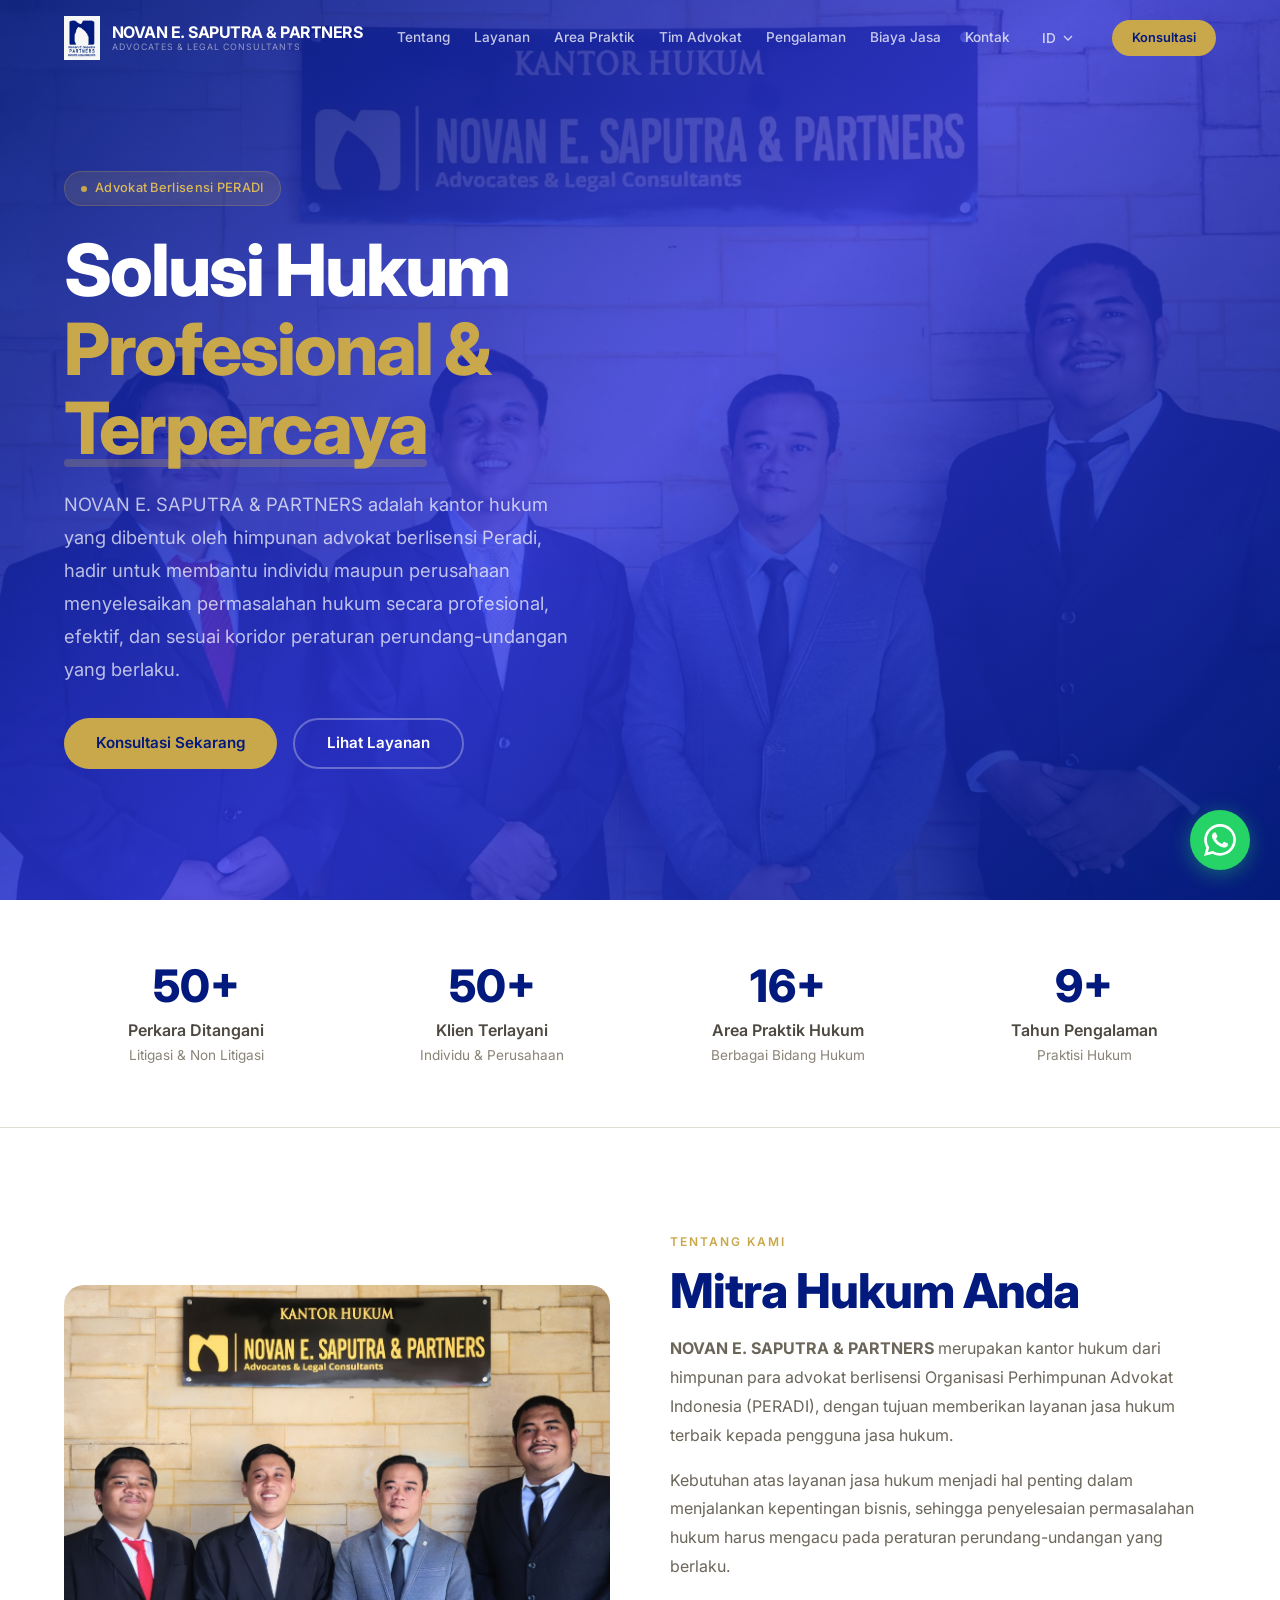
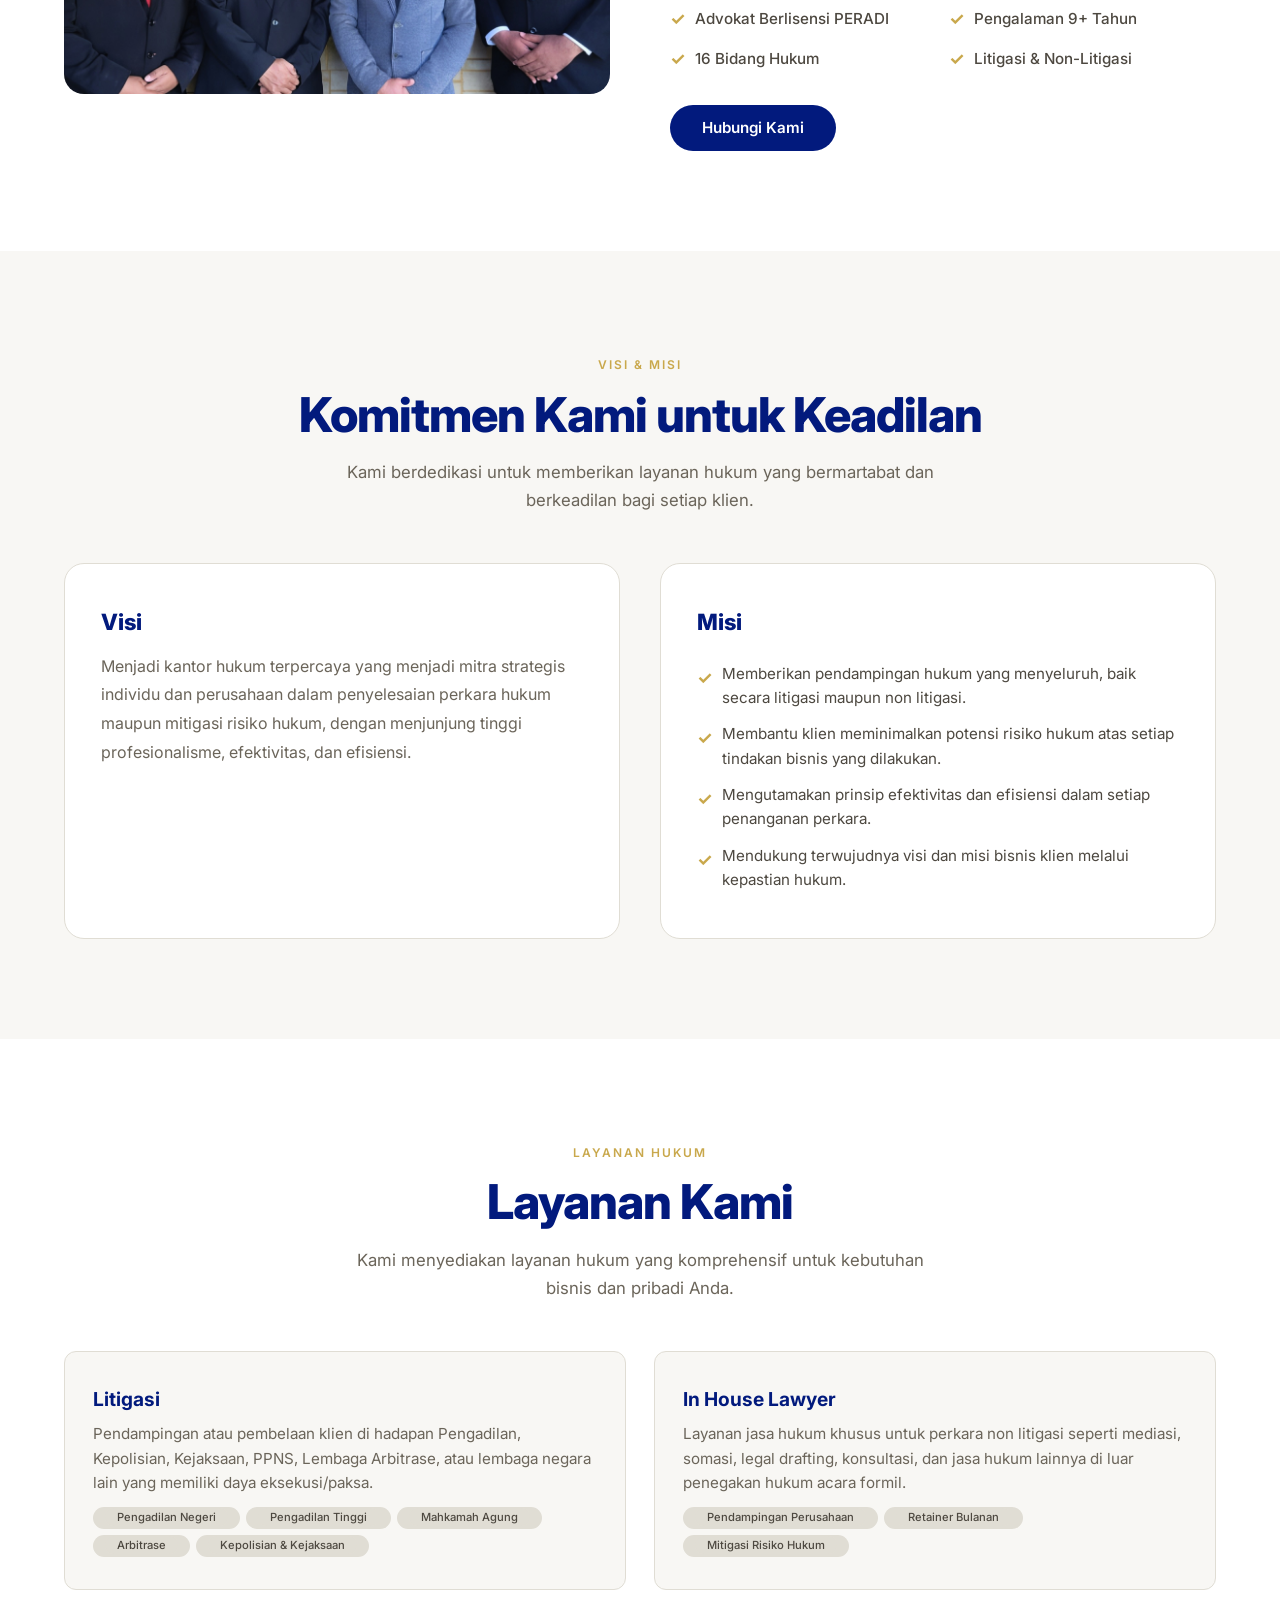
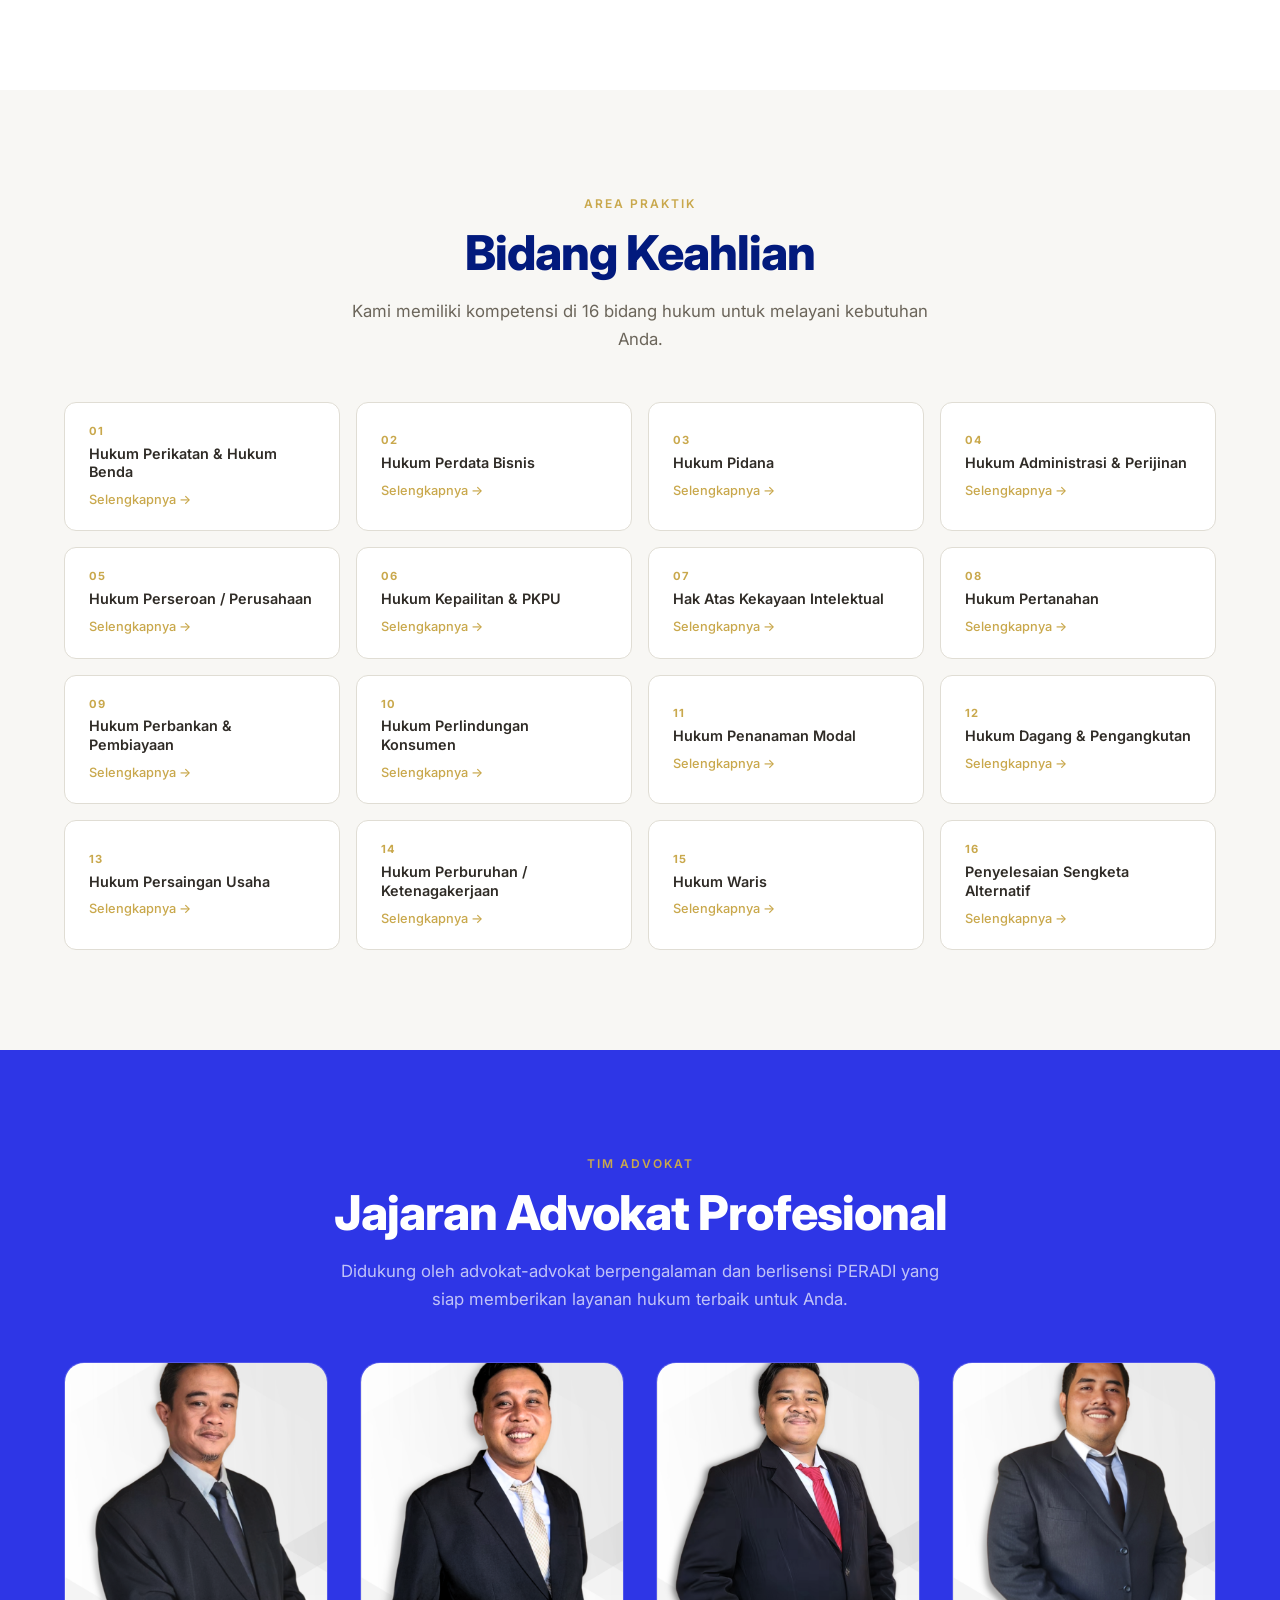
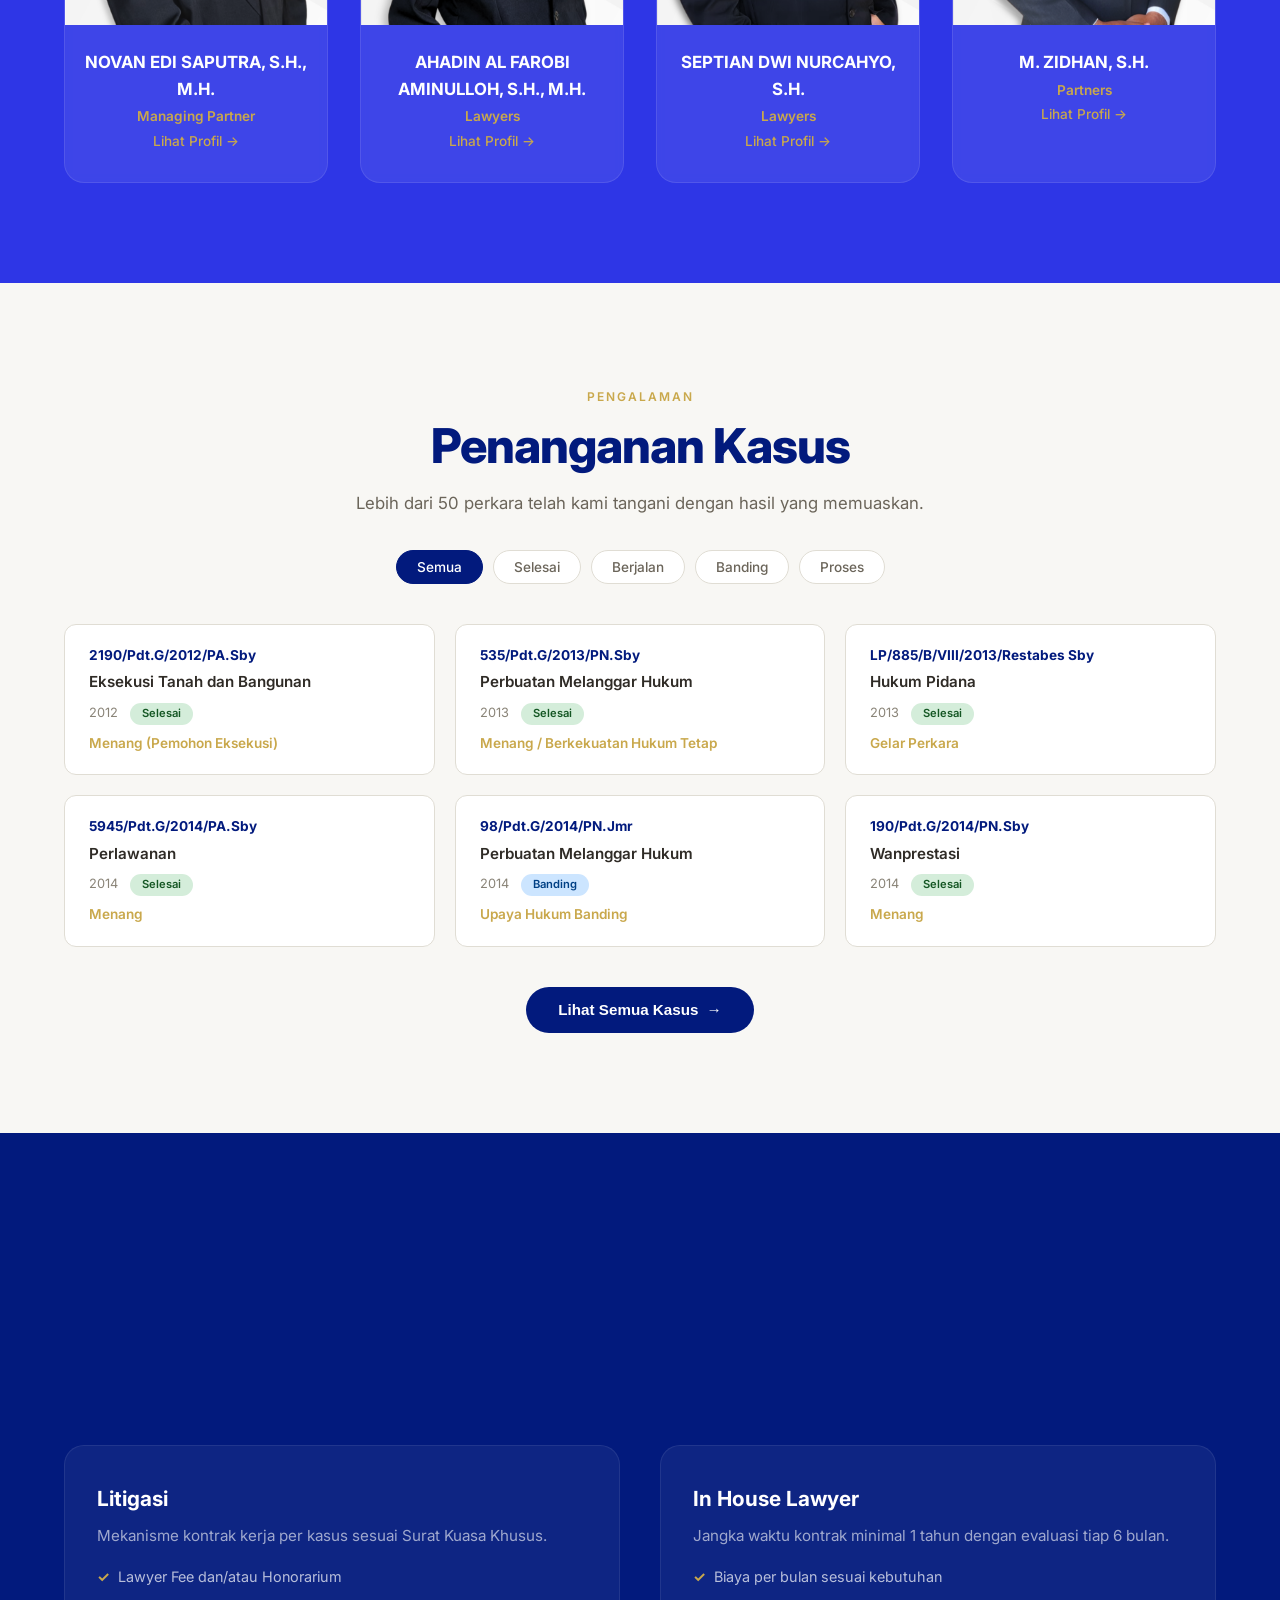
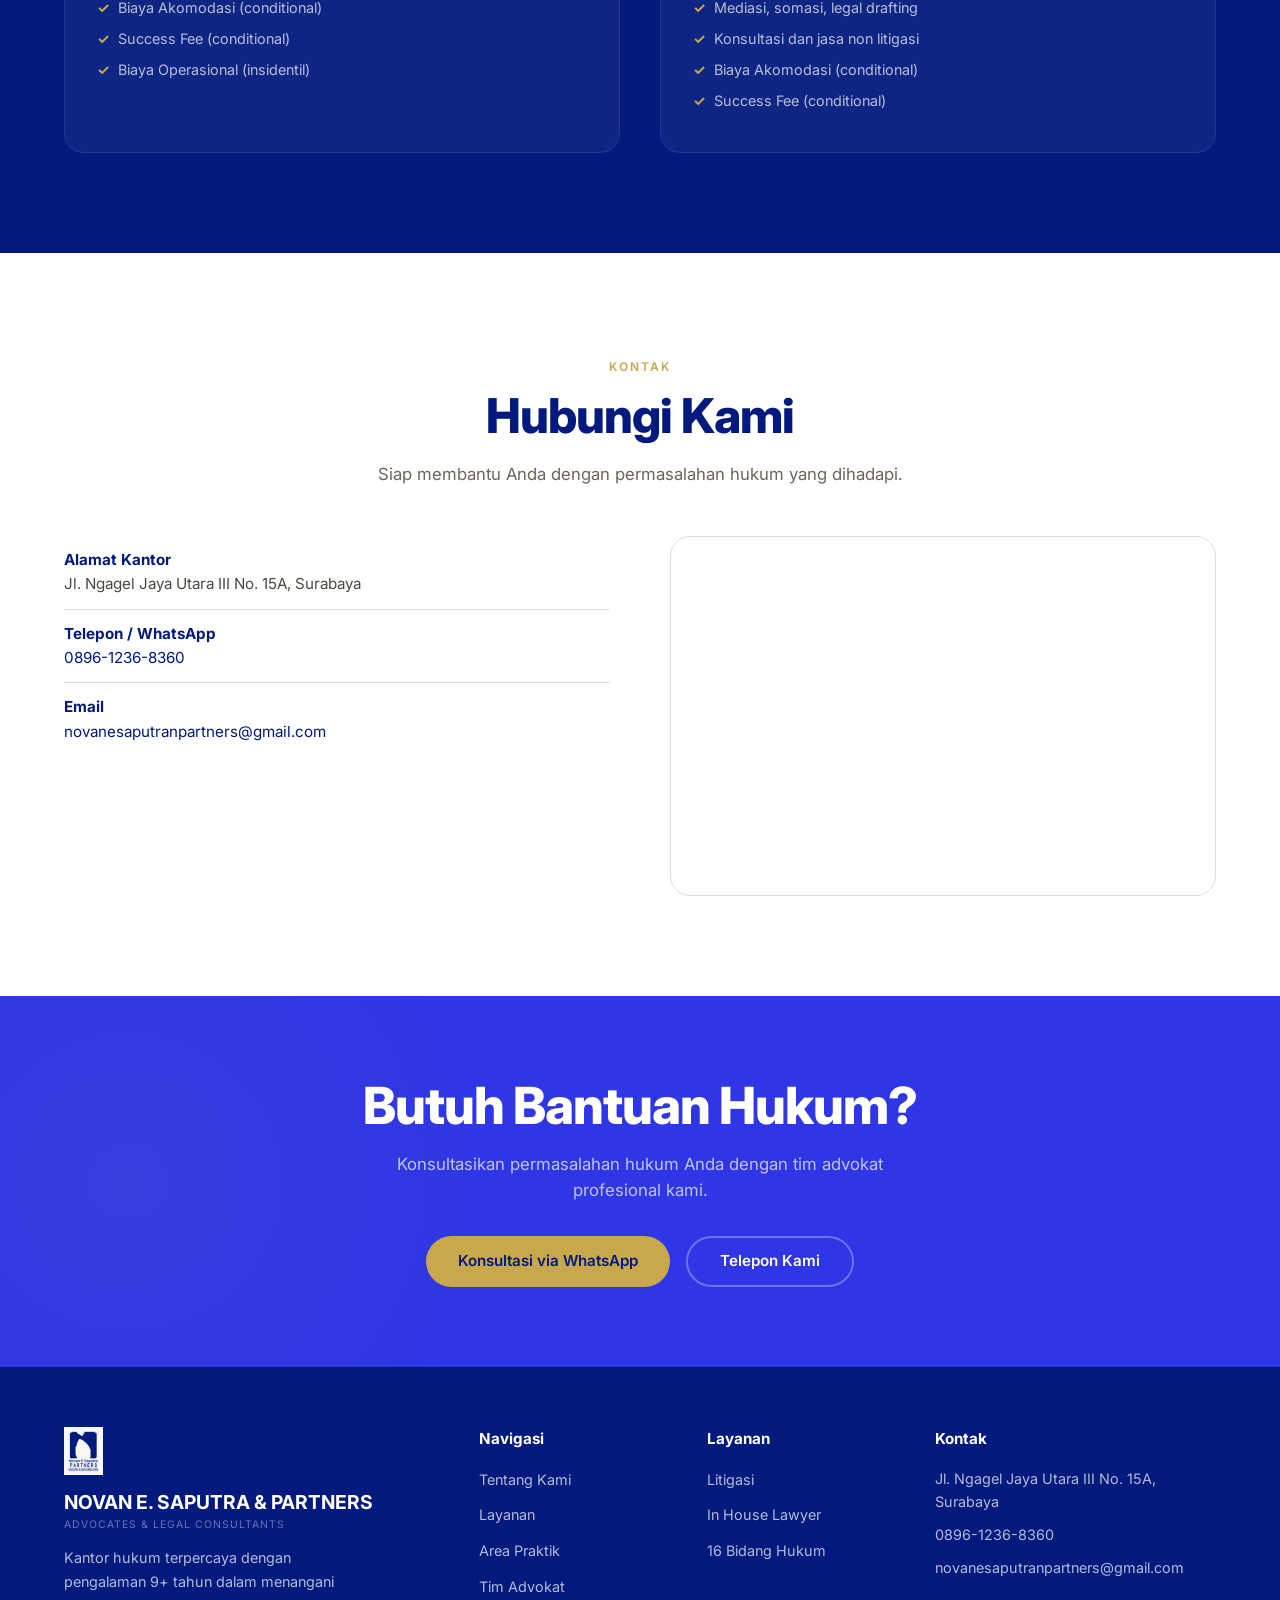
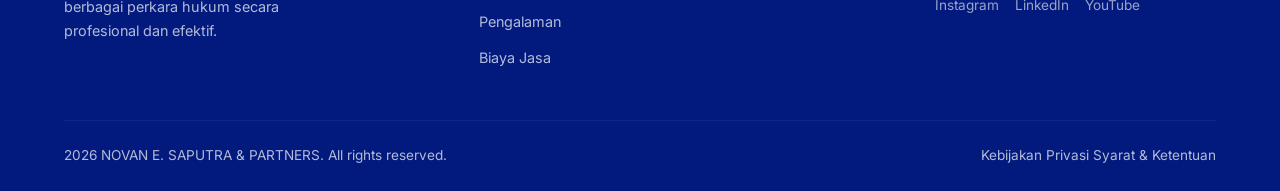
==== commit af90223f: "Update index.html" ====
--- a/index.html
+++ b/index.html
@@ -324,86 +324,93 @@
     </section>
 
     <!-- ===== TEAM ===== -->
-   <!-- ===== TEAM ===== -->
-<section class="team" id="tim">
-    <div class="container">
-        <div class="section-center animate-on-scroll">
-            <span class="section-label"><span data-id="Tim Advokat" data-en="Our Lawyers">Tim Advokat</span></span>
-            <h2 class="section-title"><span data-id="Jajaran Advokat Profesional" data-en="Professional Lawyers Team">Jajaran Advokat Profesional</span></h2>
-            <p class="section-subtitle" data-id="Didukung oleh advokat-advokat berpengalaman dan berlisensi PERADI yang siap memberikan layanan hukum terbaik untuk Anda."
-               data-en="Supported by experienced and PERADI licensed advocates who are ready to provide the best legal services for you.">
-                Didukung oleh advokat-advokat berpengalaman dan berlisensi PERADI
-                yang siap memberikan layanan hukum terbaik untuk Anda.
-            </p>
-        </div>
-
-        <div class="team-grid">
-            <div class="team-card animate-on-scroll delay-1" data-foto="Novan Edi Saputra.png">
-                <div class="team-image">
-                    <img src="Novan Edi Saputra.png" alt="NOVAN EDI SAPUTRA, S.H., M.H." />
-                    <div class="team-image-overlay">
-                        <span>Klik untuk perbesar</span>
-                    </div>
-                </div>
-                <div class="team-info">
-                    <h3>NOVAN EDI SAPUTRA, S.H., M.H.</h3>
-                    <div class="position">Managing Partner</div>
-                    <div class="badge-peradi">PERADI NIA: 13.00309</div>
-                    <div class="expertise"><span data-id="Hukum Pidana Korporasi, Hukum Perjanjian Kredit dan Jaminan, Hukum Dagang, Hukum Persaingan Usaha, Hukum Pasar Modal" data-en="Corporate Criminal Law, Credit Agreement and Security Law, Commercial Law, Business Competition Law, Capital Market Law">Hukum Pidana Korporasi, Hukum Perjanjian Kredit dan Jaminan, Hukum Dagang, Hukum Persaingan Usaha, Hukum Pasar Modal</span></div>
-                    <a href="#" class="team-profile-link" onclick="openPhotoModal('Novan Edi Saputra.png', 'NOVAN EDI SAPUTRA, S.H., M.H.', 'Managing Partner')">Lihat Profil →</a>
-                </div>
-            </div>
-
-            <div class="team-card animate-on-scroll delay-2" data-foto="Ahadin Al Farobi Aminulloh.png">
-                <div class="team-image">
-                    <img src="Ahadin Al Farobi Aminulloh.png" alt="AHADIN AL FAROBI AMINULLOH, S.H., M.H." />
-                    <div class="team-image-overlay">
-                        <span>Klik untuk perbesar</span>
-                    </div>
-                </div>
-                <div class="team-info">
-                    <h3>AHADIN AL FAROBI AMINULLOH, S.H., M.H.</h3>
-                    <div class="position">Lawyers</div>
-                    <div class="badge-peradi">PERADI NIA: —</div>
-                    <div class="expertise">—</div>
-                    <a href="#" class="team-profile-link" onclick="openPhotoModal('Ahadin Al Farobi Aminulloh.png', 'AHADIN AL FAROBI AMINULLOH, S.H., M.H.', 'Lawyers')">Lihat Profil →</a>
-                </div>
-            </div>
-
-            <div class="team-card animate-on-scroll delay-3" data-foto="Septian Dwi Nurcahyo.png">
-                <div class="team-image">
-                    <img src="Septian Dwi Nurcahyo.png" alt="SEPTIAN DWI NURCAHYO, S.H." />
-                    <div class="team-image-overlay">
-                        <span>Klik untuk perbesar</span>
-                    </div>
-                </div>
-                <div class="team-info">
-                    <h3>SEPTIAN DWI NURCAHYO, S.H.</h3>
-                    <div class="position">Lawyers</div>
-                    <div class="badge-peradi">PERADI NIA: —</div>
-                    <div class="expertise">—</div>
-                    <a href="#" class="team-profile-link" onclick="openPhotoModal('Septian Dwi Nurcahyo.png', 'SEPTIAN DWI NURCAHYO, S.H.', 'Lawyers')">Lihat Profil →</a>
-                </div>
-            </div>
-
-            <div class="team-card animate-on-scroll delay-4" data-foto="M. Zidhan.png">
-                <div class="team-image">
-                    <img src="M. Zidhan.png" alt="M. ZIDHAN, S.H." />
-                    <div class="team-image-overlay">
-                        <span>Klik untuk perbesar</span>
-                    </div>
-                </div>
-                <div class="team-info">
-                    <h3>M. ZIDHAN, S.H.</h3>
-                    <div class="position">Partners</div>
-                    <div class="badge-peradi">PERADI NIA: —</div>
-                    <div class="expertise">—</div>
-                    <a href="#" class="team-profile-link" onclick="openPhotoModal('M. Zidhan.png', 'M. ZIDHAN, S.H.', 'Partners')">Lihat Profil →</a>
-                </div>
-            </div>
-        </div>
-    </div>
-</section>
+    <section class="team" id="tim">
+        <div class="container">
+            <div class="section-center animate-on-scroll">
+                <span class="section-label"><span data-id="Tim Advokat" data-en="Our Lawyers">Tim Advokat</span></span>
+                <h2 class="section-title"><span data-id="Jajaran Advokat Profesional" data-en="Professional Lawyers Team">Jajaran Advokat Profesional</span></h2>
+                <p class="section-subtitle" data-id="Didukung oleh advokat-advokat berpengalaman dan berlisensi PERADI yang siap memberikan layanan hukum terbaik untuk Anda."
+                   data-en="Supported by experienced and PERADI licensed advocates who are ready to provide the best legal services for you.">
+                    Didukung oleh advokat-advokat berpengalaman dan berlisensi PERADI
+                    yang siap memberikan layanan hukum terbaik untuk Anda.
+                </p>
+            </div>
+
+            <div class="team-grid">
+                <!-- Team 1 -->
+                <div class="team-card animate-on-scroll delay-1" data-foto="Novan Edi Saputra.png">
+                    <div class="team-image">
+                        <img src="Novan Edi Saputra.png" alt="NOVAN EDI SAPUTRA, S.H., M.H." />
+                        <div class="team-image-overlay">
+                            <div class="team-overlay-content">
+                                <h3>NOVAN EDI SAPUTRA, S.H., M.H.</h3>
+                                <p>Managing Partner</p>
+                            </div>
+                        </div>
+                    </div>
+                    <div class="team-info">
+                        <h3>NOVAN EDI SAPUTRA, S.H., M.H.</h3>
+                        <div class="position">Managing Partner</div>
+                        <a href="#" class="team-profile-link" onclick="openLawyerModal('Novan Edi Saputra.png', 'NOVAN EDI SAPUTRA, S.H., M.H.', 'Managing Partner', 'PERADI NIA: 13.00309', 'S1 Universitas Bhayangkara Surabaya; S2 Universitas Airlangga', '± 9 tahun sebagai praktisi hukum', 'Hukum Pidana Korporasi, Hukum Perjanjian Kredit dan Jaminan, Hukum Dagang, Hukum Persaingan Usaha, Hukum Pasar Modal')">Lihat Profil →</a>
+                    </div>
+                </div>
+
+                <!-- Team 2 -->
+                <div class="team-card animate-on-scroll delay-2" data-foto="Ahadin Al Farobi Aminulloh.png">
+                    <div class="team-image">
+                        <img src="Ahadin Al Farobi Aminulloh.png" alt="AHADIN AL FAROBI AMINULLOH, S.H., M.H." />
+                        <div class="team-image-overlay">
+                            <div class="team-overlay-content">
+                                <h3>AHADIN AL FAROBI AMINULLOH, S.H., M.H.</h3>
+                                <p>Lawyers</p>
+                            </div>
+                        </div>
+                    </div>
+                    <div class="team-info">
+                        <h3>AHADIN AL FAROBI AMINULLOH, S.H., M.H.</h3>
+                        <div class="position">Lawyers</div>
+                        <a href="#" class="team-profile-link" onclick="openLawyerModal('Ahadin Al Farobi Aminulloh.png', 'AHADIN AL FAROBI AMINULLOH, S.H., M.H.', 'Lawyers', 'PERADI NIA: —', '—', '—', '—')">Lihat Profil →</a>
+                    </div>
+                </div>
+
+                <!-- Team 3 -->
+                <div class="team-card animate-on-scroll delay-3" data-foto="Septian Dwi Nurcahyo.png">
+                    <div class="team-image">
+                        <img src="Septian Dwi Nurcahyo.png" alt="SEPTIAN DWI NURCAHYO, S.H." />
+                        <div class="team-image-overlay">
+                            <div class="team-overlay-content">
+                                <h3>SEPTIAN DWI NURCAHYO, S.H.</h3>
+                                <p>Lawyers</p>
+                            </div>
+                        </div>
+                    </div>
+                    <div class="team-info">
+                        <h3>SEPTIAN DWI NURCAHYO, S.H.</h3>
+                        <div class="position">Lawyers</div>
+                        <a href="#" class="team-profile-link" onclick="openLawyerModal('Septian Dwi Nurcahyo.png', 'SEPTIAN DWI NURCAHYO, S.H.', 'Lawyers', 'PERADI NIA: —', '—', '—', '—')">Lihat Profil →</a>
+                    </div>
+                </div>
+
+                <!-- Team 4 -->
+                <div class="team-card animate-on-scroll delay-4" data-foto="M. Zidhan.png">
+                    <div class="team-image">
+                        <img src="M. Zidhan.png" alt="M. ZIDHAN, S.H." />
+                        <div class="team-image-overlay">
+                            <div class="team-overlay-content">
+                                <h3>M. ZIDHAN, S.H.</h3>
+                                <p>Partners</p>
+                            </div>
+                        </div>
+                    </div>
+                    <div class="team-info">
+                        <h3>M. ZIDHAN, S.H.</h3>
+                        <div class="position">Partners</div>
+                        <a href="#" class="team-profile-link" onclick="openLawyerModal('M. Zidhan.png', 'M. ZIDHAN, S.H.', 'Partners', 'PERADI NIA: —', '—', '—', '—')">Lihat Profil →</a>
+                    </div>
+                </div>
+            </div>
+        </div>
+    </section>
 
     <!-- ===== EXPERIENCE ===== -->
     <section class="experience" id="pengalaman">
@@ -439,6 +446,41 @@
             <button class="modal-close" id="modalClose">&times;</button>
             <div class="modal-content" id="modalContent">
                 <!-- Isi akan di-generate oleh JavaScript -->
+            </div>
+        </div>
+    </div>
+
+    <!-- ===== MODAL LAWYER PROFILE ===== -->
+    <div class="modal-overlay" id="lawyerModalOverlay">
+        <div class="modal-box lawyer-modal-box">
+            <button class="modal-close" id="lawyerModalClose">&times;</button>
+            <div class="lawyer-modal-content">
+                <div class="lawyer-modal-left">
+                    <img id="lawyerModalImage" src="" alt="Foto Advokat" />
+                </div>
+                <div class="lawyer-modal-right">
+                    <h2 id="lawyerModalName"></h2>
+                    <p class="lawyer-modal-position" id="lawyerModalPosition"></p>
+                    <div class="lawyer-modal-divider"></div>
+                    <div class="lawyer-modal-details">
+                        <div class="lawyer-detail-item">
+                            <span class="lawyer-detail-label">NIA PERADI</span>
+                            <span class="lawyer-detail-value" id="lawyerModalNia"></span>
+                        </div>
+                        <div class="lawyer-detail-item">
+                            <span class="lawyer-detail-label">Pendidikan</span>
+                            <span class="lawyer-detail-value" id="lawyerModalEducation"></span>
+                        </div>
+                        <div class="lawyer-detail-item">
+                            <span class="lawyer-detail-label">Pengalaman</span>
+                            <span class="lawyer-detail-value" id="lawyerModalExperience"></span>
+                        </div>
+                        <div class="lawyer-detail-item">
+                            <span class="lawyer-detail-label">Bidang Keahlian</span>
+                            <span class="lawyer-detail-value" id="lawyerModalExpertise"></span>
+                        </div>
+                    </div>
+                </div>
             </div>
         </div>
     </div>
@@ -486,20 +528,6 @@
             </div>
         </div>
     </section>
-
-    <!-- ===== MODAL FOTO POP-UP ===== -->
-<div class="modal-overlay" id="photoModalOverlay">
-    <div class="modal-box photo-modal-box">
-        <button class="modal-close" id="photoModalClose">&times;</button>
-        <div class="photo-modal-content" id="photoModalContent">
-            <img id="photoModalImage" src="" alt="Foto Advokat" />
-            <div class="photo-modal-info">
-                <h3 id="photoModalName"></h3>
-                <p id="photoModalPosition"></p>
-            </div>
-        </div>
-    </div>
-</div>
 
     <!-- ===== CONTACT ===== -->
     <section class="contact" id="kontak">
@@ -601,6 +629,10 @@
                         <li><a href="mailto:novanesaputranpartners@gmail.com">novanesaputranpartners@gmail.com</a></li>
                     </ul>
                     <div class="footer-social" style="margin-top: 16px;">
+                        <a href="#" aria-label="Instagram">Instagram</a>
+                        <a href="#" aria-label="LinkedIn">LinkedIn</a>
+                        <a href="#" aria-label="YouTube">YouTube</a>
+                    </div>
                 </div>
             </div>
 
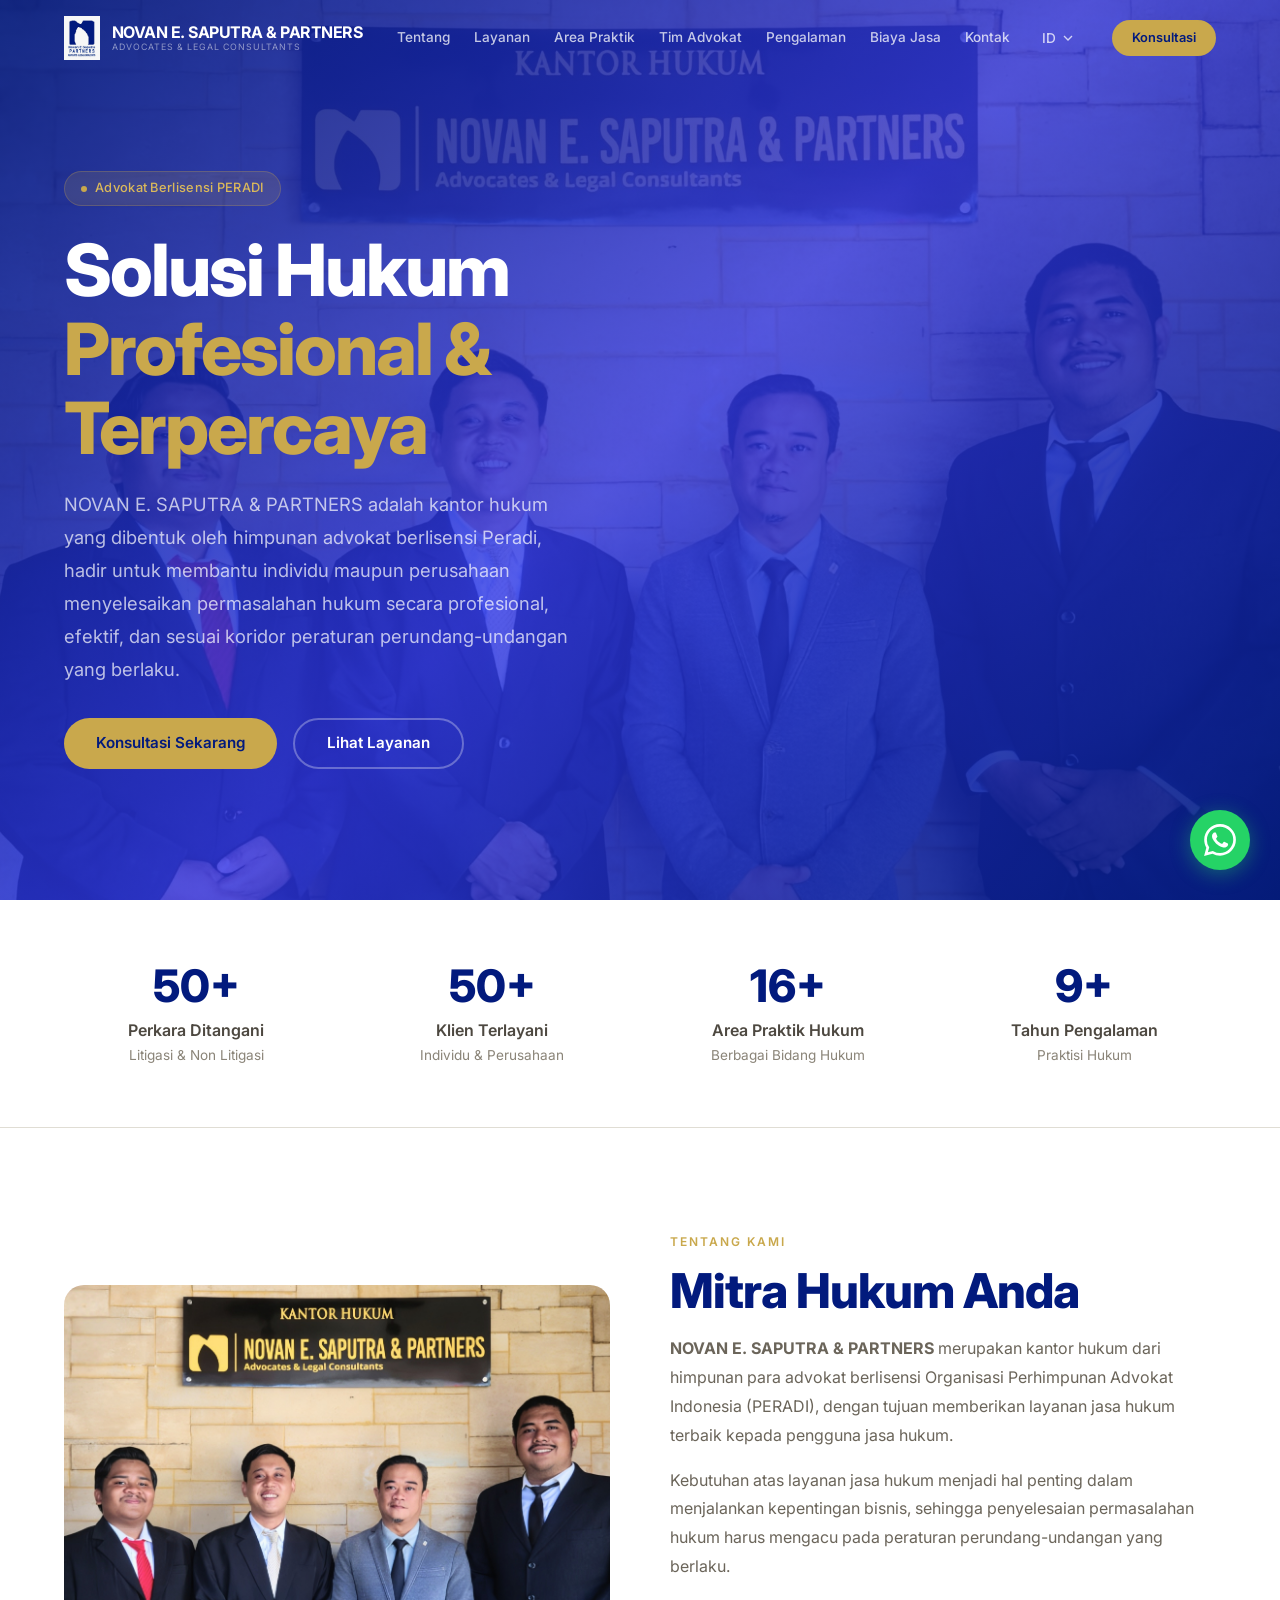
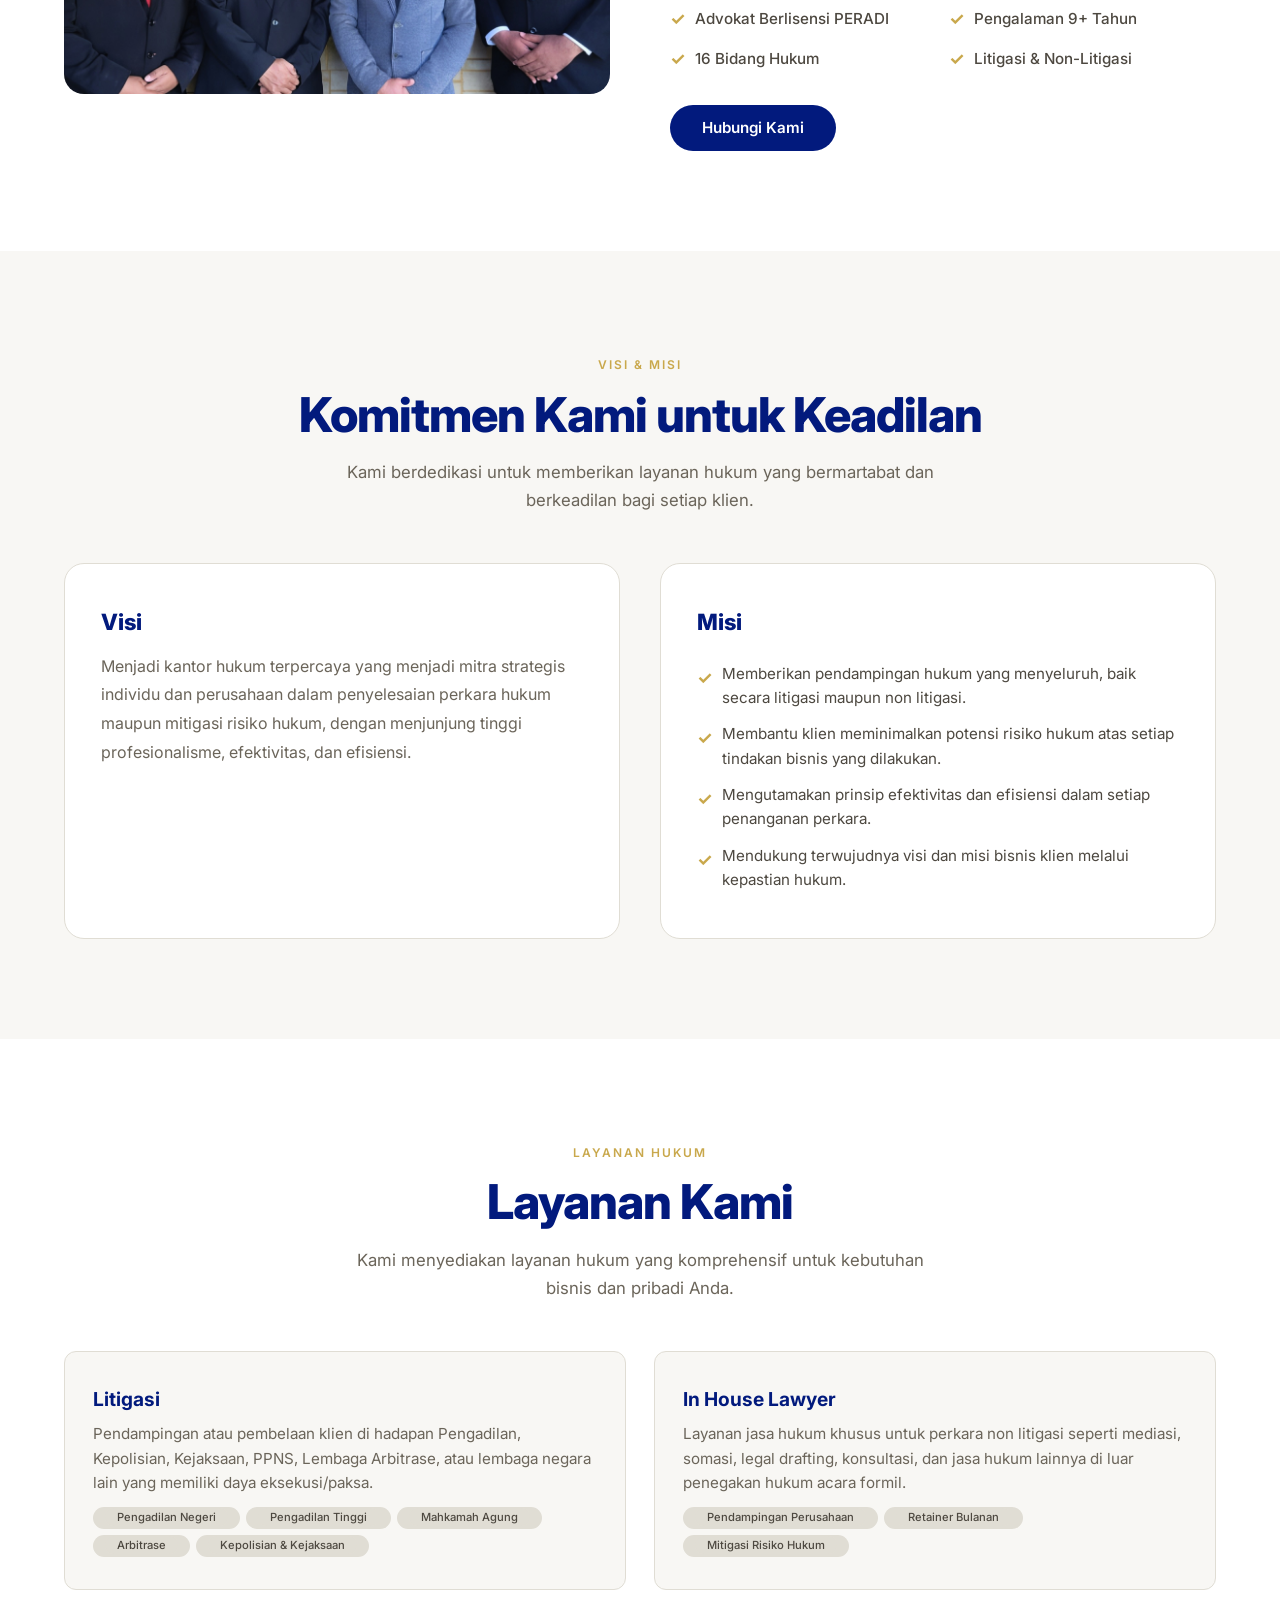
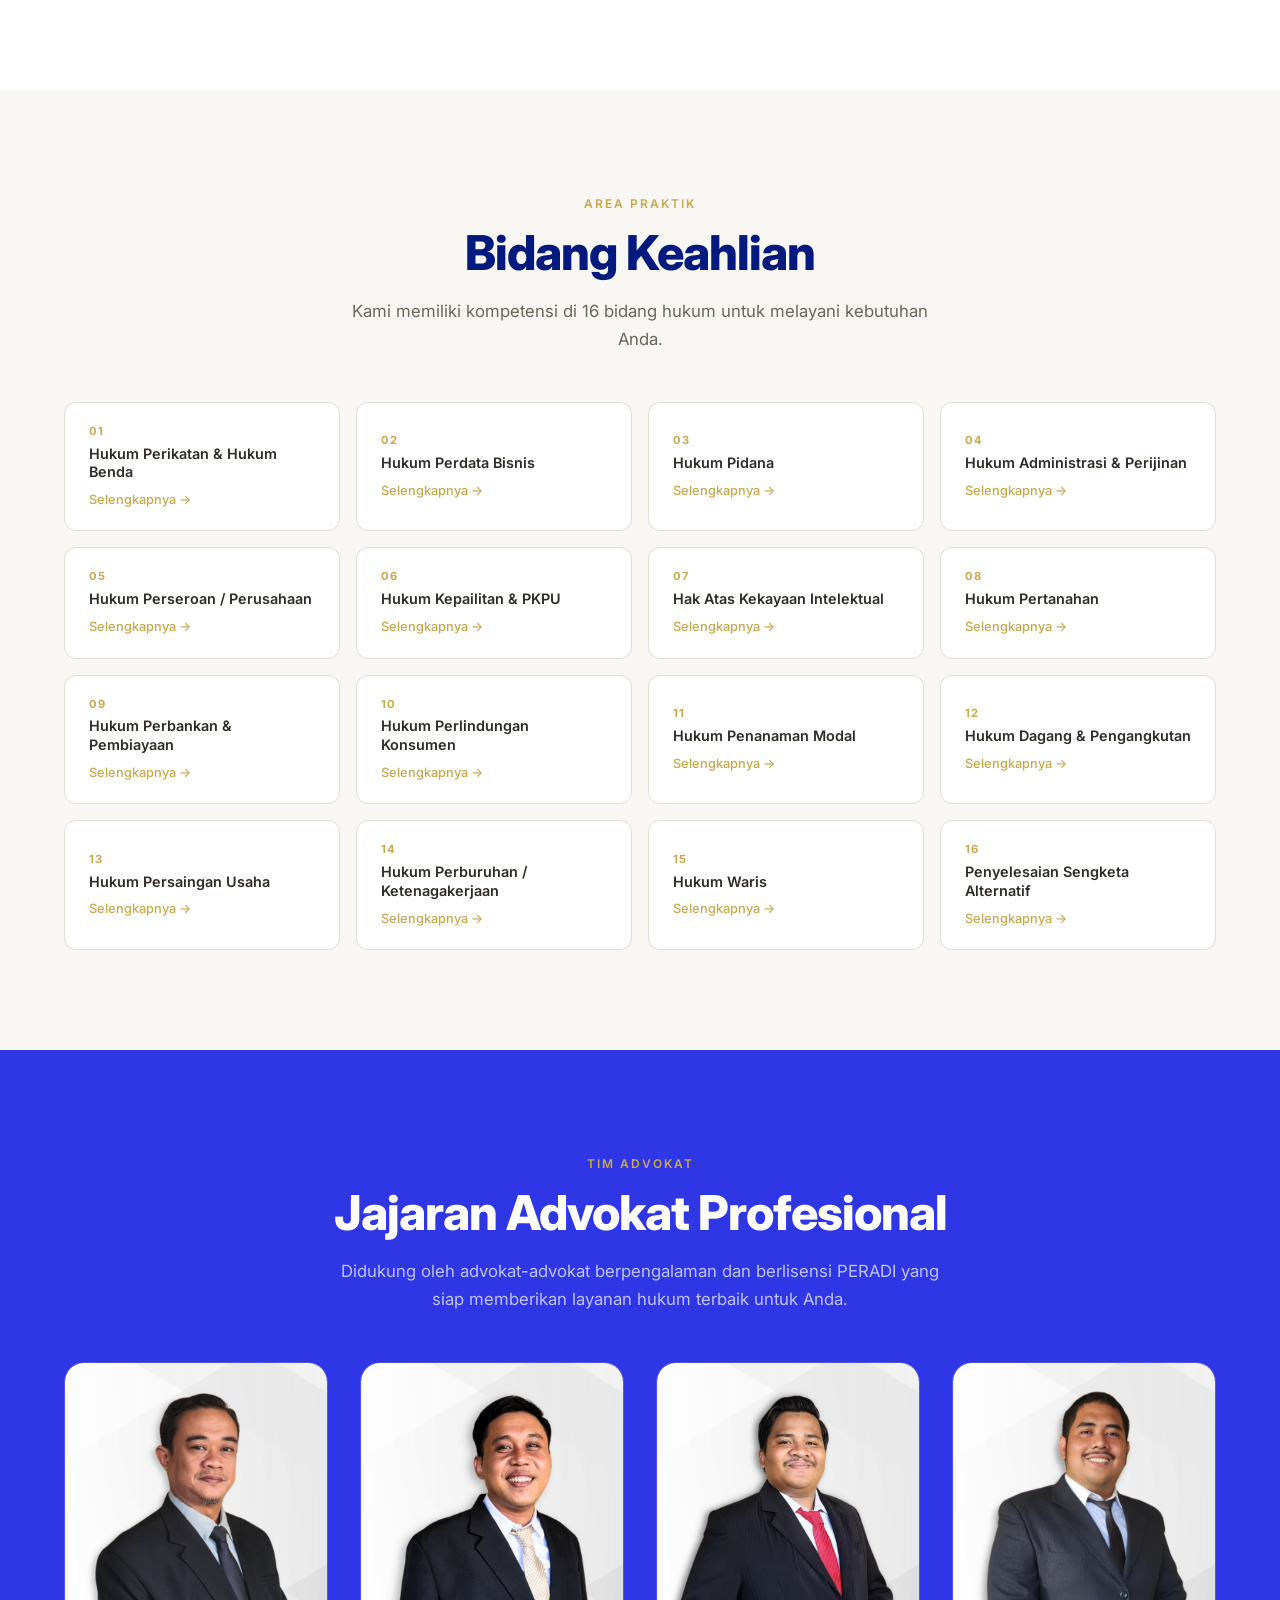
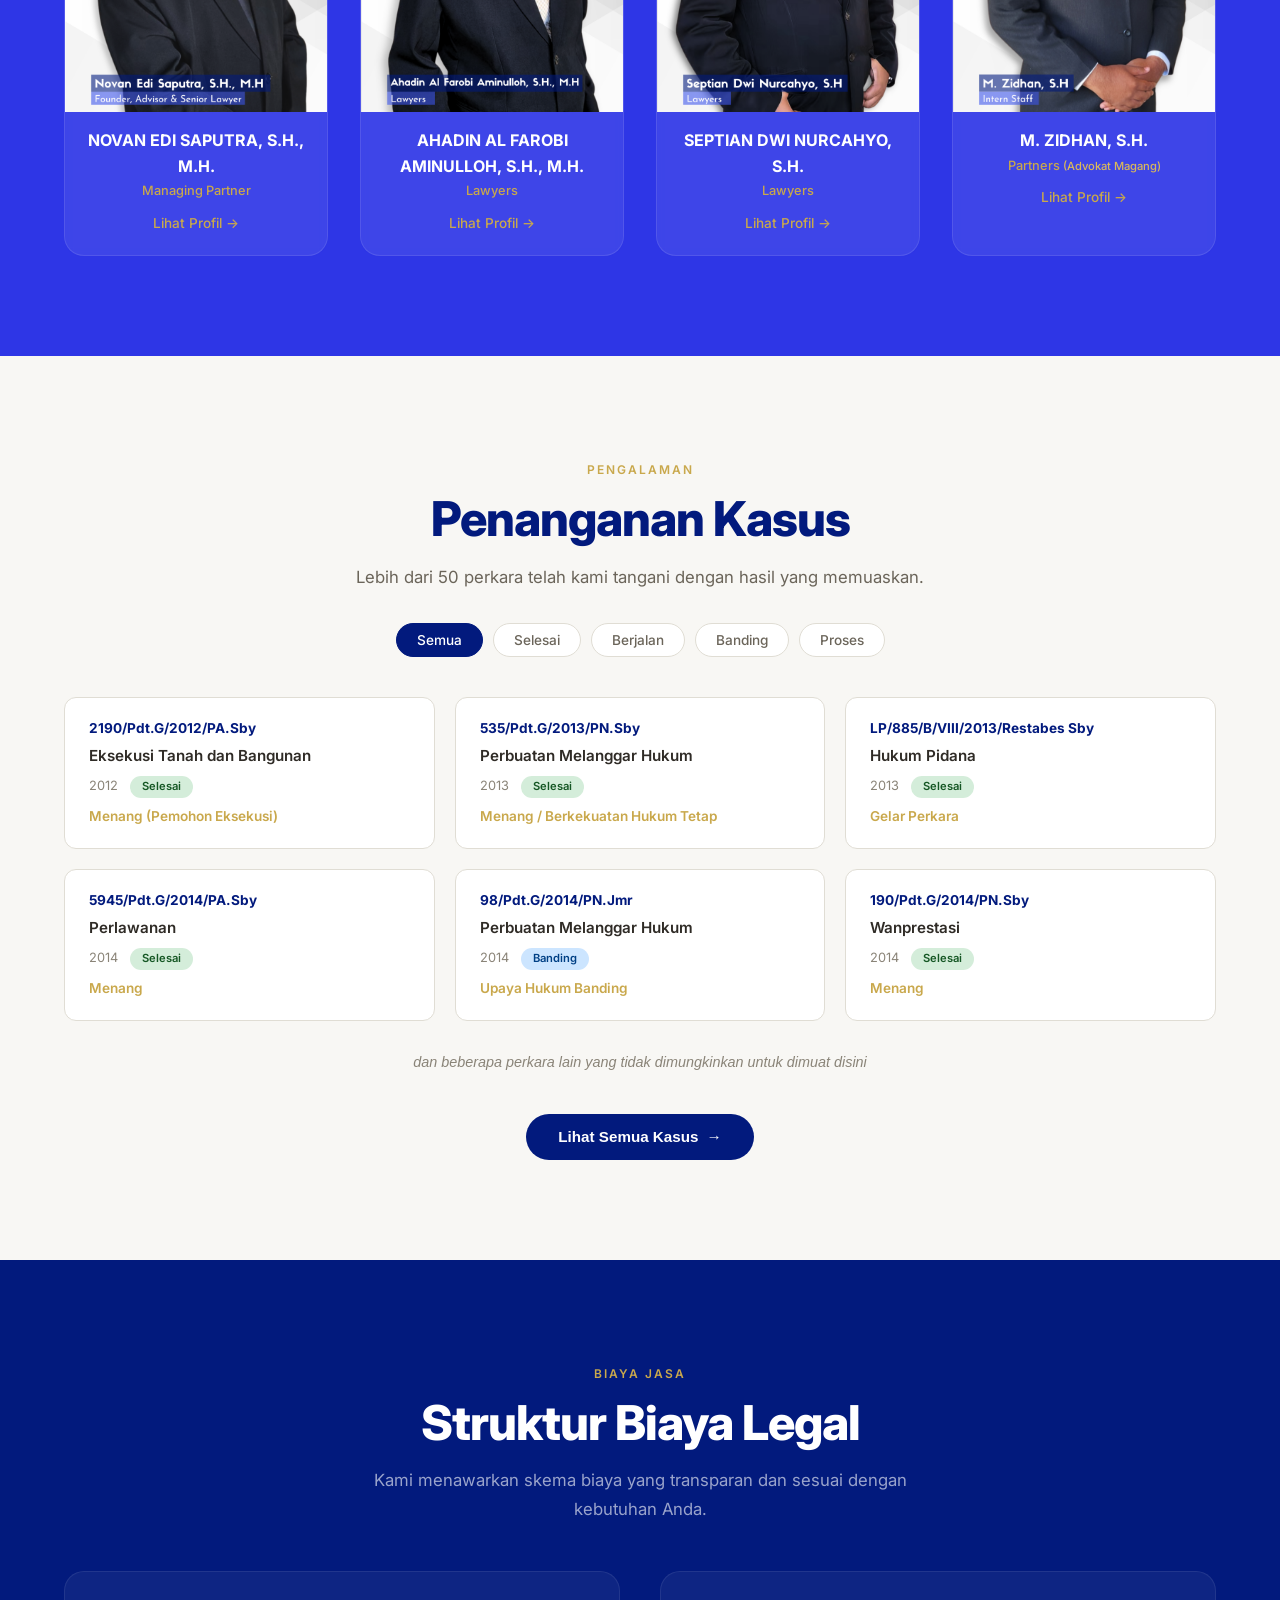
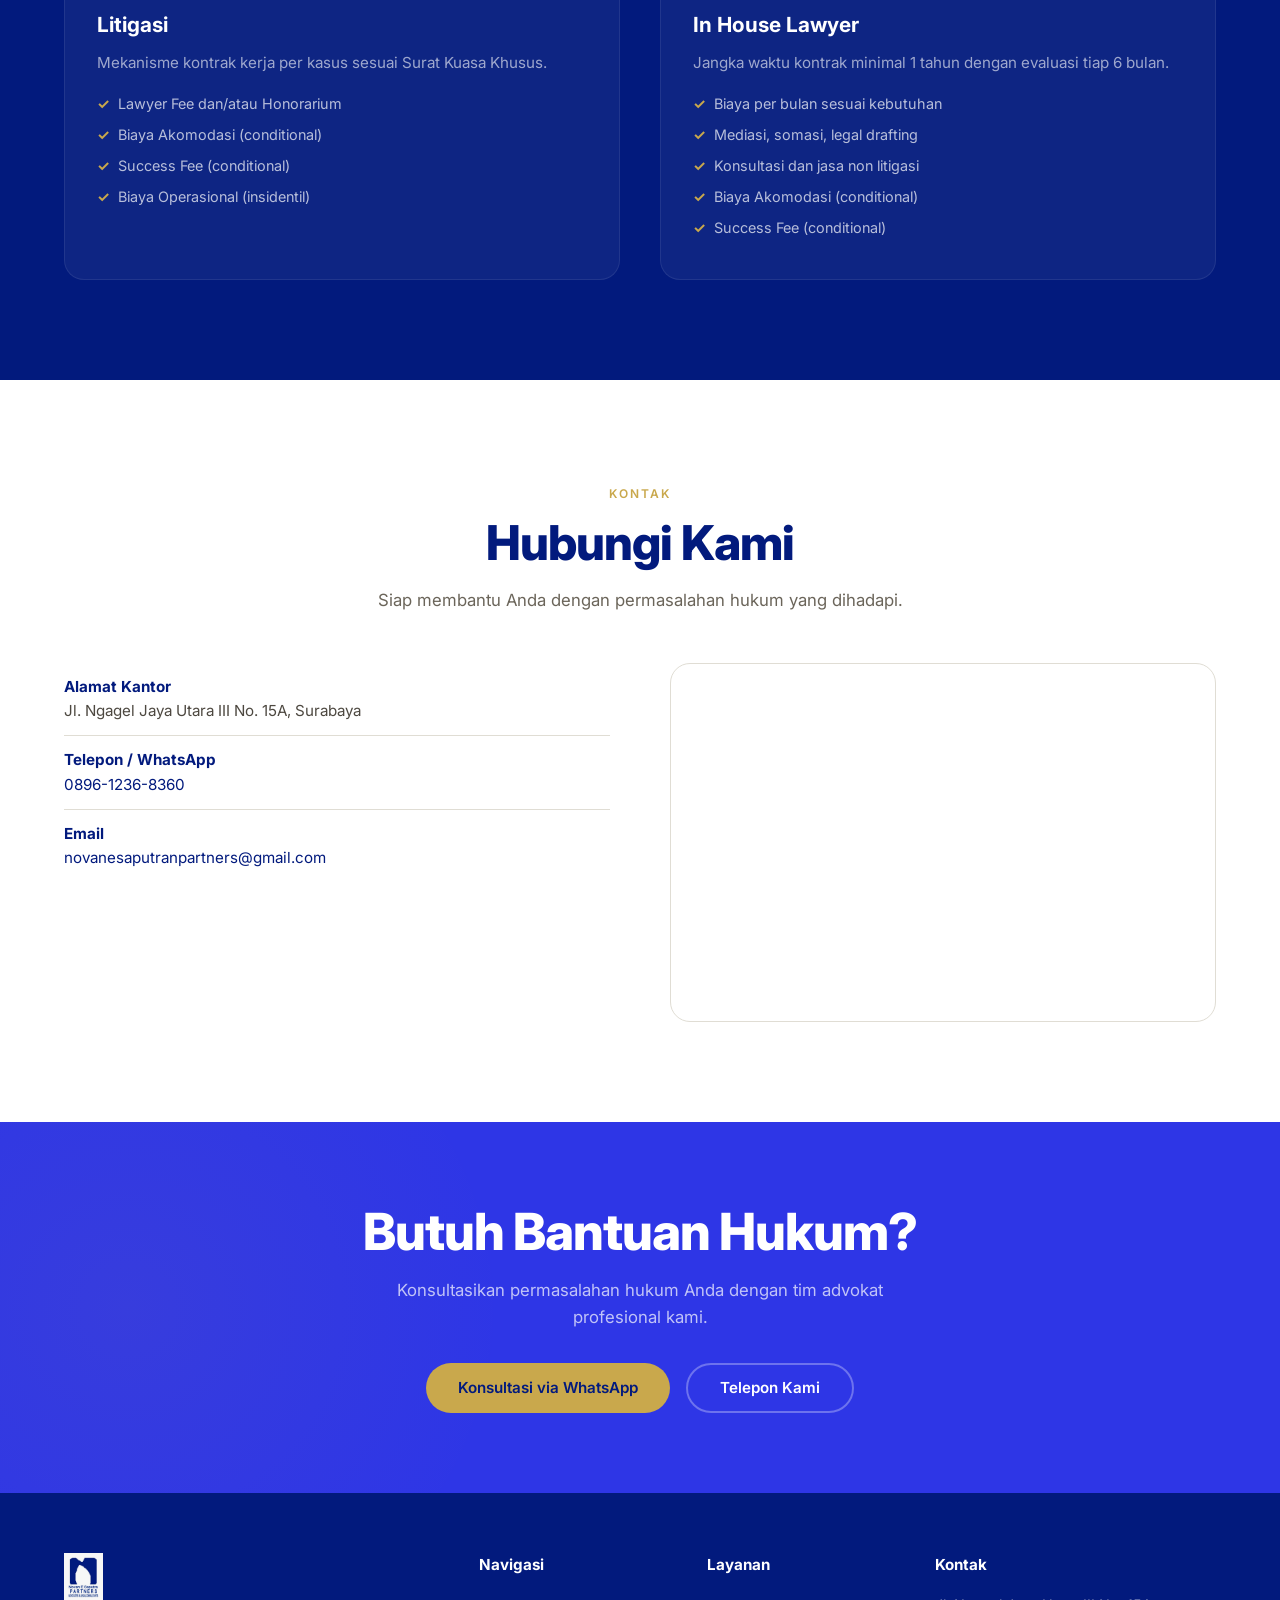
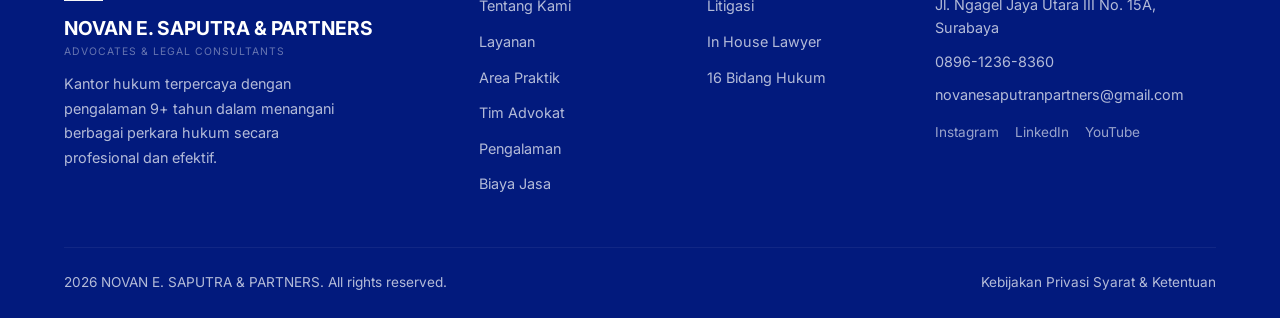
==== commit 2b7249b3: "Update index.html" ====
--- a/index.html
+++ b/index.html
@@ -337,7 +337,7 @@
             </div>
 
             <div class="team-grid">
-                <!-- Team 1 -->
+                <!-- Team 1: Novan Edi Saputra -->
                 <div class="team-card animate-on-scroll delay-1" data-foto="Novan Edi Saputra.png">
                     <div class="team-image">
                         <img src="Novan Edi Saputra.png" alt="NOVAN EDI SAPUTRA, S.H., M.H." />
@@ -355,7 +355,7 @@
                     </div>
                 </div>
 
-                <!-- Team 2 -->
+                <!-- Team 2: Ahadin Al Farobi Aminulloh -->
                 <div class="team-card animate-on-scroll delay-2" data-foto="Ahadin Al Farobi Aminulloh.png">
                     <div class="team-image">
                         <img src="Ahadin Al Farobi Aminulloh.png" alt="AHADIN AL FAROBI AMINULLOH, S.H., M.H." />
@@ -369,11 +369,12 @@
                     <div class="team-info">
                         <h3>AHADIN AL FAROBI AMINULLOH, S.H., M.H.</h3>
                         <div class="position">Lawyers</div>
-                        <a href="#" class="team-profile-link" onclick="openLawyerModal('Ahadin Al Farobi Aminulloh.png', 'AHADIN AL FAROBI AMINULLOH, S.H., M.H.', 'Lawyers', 'PERADI NIA: —', '—', '—', '—')">Lihat Profil →</a>
-                    </div>
-                </div>
-
-                <!-- Team 3 -->
+                        <div class="badge-peradi">PERADI NIA: 0140</div>
+                        <a href="#" class="team-profile-link" onclick="openLawyerModal('Ahadin Al Farobi Aminulloh.png', 'AHADIN AL FAROBI AMINULLOH, S.H., M.H.', 'Lawyers', 'PERADI NIA: 0140', '—', '—', '—')">Lihat Profil →</a>
+                    </div>
+                </div>
+
+                <!-- Team 3: Septian Dwi Nurcahyo -->
                 <div class="team-card animate-on-scroll delay-3" data-foto="Septian Dwi Nurcahyo.png">
                     <div class="team-image">
                         <img src="Septian Dwi Nurcahyo.png" alt="SEPTIAN DWI NURCAHYO, S.H." />
@@ -387,25 +388,26 @@
                     <div class="team-info">
                         <h3>SEPTIAN DWI NURCAHYO, S.H.</h3>
                         <div class="position">Lawyers</div>
-                        <a href="#" class="team-profile-link" onclick="openLawyerModal('Septian Dwi Nurcahyo.png', 'SEPTIAN DWI NURCAHYO, S.H.', 'Lawyers', 'PERADI NIA: —', '—', '—', '—')">Lihat Profil →</a>
-                    </div>
-                </div>
-
-                <!-- Team 4 -->
+                        <div class="badge-peradi">PERADI NIA: 25.01977</div>
+                        <a href="#" class="team-profile-link" onclick="openLawyerModal('Septian Dwi Nurcahyo.png', 'SEPTIAN DWI NURCAHYO, S.H.', 'Lawyers', 'PERADI NIA: 25.01977', '—', '—', '—')">Lihat Profil →</a>
+                    </div>
+                </div>
+
+                <!-- Team 4: M. Zidhan -->
                 <div class="team-card animate-on-scroll delay-4" data-foto="M. Zidhan.png">
                     <div class="team-image">
                         <img src="M. Zidhan.png" alt="M. ZIDHAN, S.H." />
                         <div class="team-image-overlay">
                             <div class="team-overlay-content">
                                 <h3>M. ZIDHAN, S.H.</h3>
-                                <p>Partners</p>
+                                <p>Partners (Advokat Magang)</p>
                             </div>
                         </div>
                     </div>
                     <div class="team-info">
                         <h3>M. ZIDHAN, S.H.</h3>
-                        <div class="position">Partners</div>
-                        <a href="#" class="team-profile-link" onclick="openLawyerModal('M. Zidhan.png', 'M. ZIDHAN, S.H.', 'Partners', 'PERADI NIA: —', '—', '—', '—')">Lihat Profil →</a>
+                        <div class="position">Partners <span style="color: var(--secondary-light); font-size: 0.7rem;">(Advokat Magang)</span></div>
+                        <a href="#" class="team-profile-link" onclick="openLawyerModal('M. Zidhan.png', 'M. ZIDHAN, S.H.', 'Partners (Advokat Magang)', 'PERADI NIA: —', '—', '—', '—')">Lihat Profil →</a>
                     </div>
                 </div>
             </div>
@@ -433,6 +435,11 @@
             </div>
 
             <div class="experience-grid" id="experienceGrid"></div>
+
+            <!-- KETERANGAN TAMBAHAN -->
+            <p class="experience-note" style="text-align: center; margin-top: 30px; color: var(--gray-500); font-size: 0.9rem; font-style: italic;">
+                dan beberapa perkara lain yang tidak dimungkinkan untuk dimuat disini
+            </p>
 
             <div class="experience-load-more">
                 <button class="btn btn-dark" id="loadMoreBtn"><span data-id="Lihat Semua Kasus" data-en="View All Cases">Lihat Semua Kasus</span> →</button>
--- a/style.css
+++ b/style.css
@@ -475,15 +475,9 @@
     position: relative;
 }
 
+/* HAPUS GARIS BAWAH */
 .hero h1 .highlight::after {
-    content: '';
-    position: absolute;
-    bottom: 4px;
-    left: 0;
-    right: 0;
-    height: 8px;
-    background: rgba(201, 168, 76, 0.25);
-    border-radius: 4px;
+    display: none;
 }
 
 .hero p {
@@ -788,7 +782,7 @@
 }
 
 /* ============================================================
-   PRACTICE AREAS - UKURAN SAMA RATA
+   PRACTICE AREAS
    ============================================================ */
 .practice {
     padding: 100px 0;
@@ -854,7 +848,6 @@
     color: var(--primary);
 }
 
-/* ===== PRACTICE TOOLTIP ===== */
 .practice-item .practice-tooltip {
     position: absolute;
     bottom: calc(100% + 12px);
@@ -893,7 +886,7 @@
 }
 
 /* ============================================================
-   TEAM - BACKGROUND BIRU #2e36e6
+   TEAM
    ============================================================ */
 .team {
     padding: 100px 0;
@@ -937,14 +930,14 @@
 }
 
 /* ============================================================
-   TEAM - FOTO POP-UP
+   TEAM - FOTO FULL DENGAN NAMA & JABATAN
    ============================================================ */
 .team-card .team-image {
     position: relative;
     cursor: pointer;
     overflow: hidden;
     width: 100%;
-    aspect-ratio: 1/1;
+    aspect-ratio: 3/4;
     background: rgba(255, 255, 255, 0.05);
 }
 
@@ -952,68 +945,80 @@
     width: 100%;
     height: 100%;
     object-fit: cover;
+    transition: transform var(--transition);
+}
+
+.team-card .team-image:hover img {
+    transform: scale(1.05);
 }
 
 .team-card .team-image-overlay {
     position: absolute;
     inset: 0;
-    background: rgba(0, 0, 0, 0.5);
-    display: flex;
-    align-items: center;
+    background: linear-gradient(to top, rgba(0, 0, 0, 0.85) 0%, rgba(0, 0, 0, 0.3) 50%, rgba(0, 0, 0, 0.1) 100%);
+    display: flex;
+    align-items: flex-end;
     justify-content: center;
+    padding: 30px 20px;
     opacity: 0;
     transition: opacity var(--transition);
 }
 
-.team-card .team-image-overlay span {
+.team-card .team-image:hover .team-image-overlay {
+    opacity: 1;
+}
+
+.team-card .team-overlay-content {
+    text-align: center;
+    width: 100%;
+    transform: translateY(20px);
+    transition: transform var(--transition);
+}
+
+.team-card .team-image:hover .team-overlay-content {
+    transform: translateY(0);
+}
+
+.team-card .team-overlay-content h3 {
     color: var(--white);
+    font-size: 1rem;
+    font-weight: 700;
+    margin-bottom: 4px;
+    text-shadow: 0 2px 10px rgba(0, 0, 0, 0.5);
+}
+
+.team-card .team-overlay-content p {
+    color: var(--secondary);
     font-size: 0.85rem;
     font-weight: 500;
-    background: rgba(255, 255, 255, 0.15);
-    padding: 8px 20px;
-    border-radius: 50px;
-    backdrop-filter: blur(4px);
-    border: 1px solid rgba(255, 255, 255, 0.1);
-}
-
-.team-card .team-image:hover .team-image-overlay {
-    opacity: 1;
-}
-
+    text-shadow: 0 2px 10px rgba(0, 0, 0, 0.5);
+}
+
+/* ============================================================
+   TEAM - INFO RINGKAS
+   ============================================================ */
 .team-card .team-info {
-    padding: 24px 20px 28px;
+    padding: 16px 20px 20px;
+    text-align: center;
 }
 
 .team-card .team-info h3 {
-    font-size: 1.05rem;
+    font-size: 1rem;
     font-weight: 700;
     color: var(--white);
-    margin-bottom: 4px;
+    margin-bottom: 2px;
 }
 
 .team-card .team-info .position {
-    font-size: 0.85rem;
+    font-size: 0.8rem;
     color: var(--secondary);
-    font-weight: 600;
-}
-
-.team-card .team-info .badge-peradi {
-    display: inline-block;
-    margin: 8px 0 6px;
-    padding: 4px 14px;
-    border-radius: 50px;
-    background: rgba(255, 255, 255, 0.1);
-    font-size: 0.7rem;
-    font-weight: 600;
-    color: rgba(255, 255, 255, 0.7);
-    letter-spacing: 0.5px;
-}
-
+    font-weight: 500;
+    margin-bottom: 8px;
+}
+
+.team-card .team-info .badge-peradi,
 .team-card .team-info .expertise {
-    font-size: 0.82rem;
-    color: rgba(255, 255, 255, 0.6);
-    line-height: 1.5;
-    margin-bottom: 8px;
+    display: none;
 }
 
 .team-card .team-info .team-profile-link {
@@ -1030,45 +1035,92 @@
 }
 
 /* ============================================================
-   PHOTO MODAL
-   ============================================================ */
-.photo-modal-box {
-    max-width: 600px;
+   LAWYER MODAL
+   ============================================================ */
+.lawyer-modal-box {
+    max-width: 750px;
+    padding: 0;
+    background: var(--white);
+    border-radius: var(--radius-lg);
+    overflow: hidden;
+}
+
+.lawyer-modal-content {
+    display: grid;
+    grid-template-columns: 1fr 1.2fr;
+    gap: 0;
+    min-height: 450px;
+}
+
+.lawyer-modal-left {
+    background: var(--gray-100);
+    display: flex;
+    align-items: center;
+    justify-content: center;
     padding: 20px;
-    background: rgba(255, 255, 255, 0.95);
-    backdrop-filter: blur(20px);
-}
-
-.photo-modal-content {
-    display: flex;
-    flex-direction: column;
-    align-items: center;
-    gap: 16px;
-}
-
-.photo-modal-content img {
+    overflow: hidden;
+}
+
+.lawyer-modal-left img {
     width: 100%;
-    max-height: 500px;
+    height: 100%;
     object-fit: cover;
     border-radius: var(--radius);
 }
 
-.photo-modal-info {
-    text-align: center;
-    width: 100%;
-}
-
-.photo-modal-info h3 {
-    font-size: 1.2rem;
+.lawyer-modal-right {
+    padding: 36px 32px;
+    display: flex;
+    flex-direction: column;
+    justify-content: center;
+}
+
+.lawyer-modal-right h2 {
+    font-size: 1.3rem;
     font-weight: 700;
     color: var(--primary);
     margin-bottom: 2px;
 }
 
-.photo-modal-info p {
+.lawyer-modal-right .lawyer-modal-position {
     font-size: 0.95rem;
     color: var(--secondary);
     font-weight: 500;
+    margin-bottom: 16px;
+}
+
+.lawyer-modal-divider {
+    width: 50px;
+    height: 3px;
+    background: var(--secondary);
+    border-radius: 4px;
+    margin-bottom: 20px;
+}
+
+.lawyer-modal-details {
+    display: flex;
+    flex-direction: column;
+    gap: 12px;
+}
+
+.lawyer-detail-item {
+    display: flex;
+    flex-direction: column;
+    gap: 2px;
+}
+
+.lawyer-detail-item .lawyer-detail-label {
+    font-size: 0.7rem;
+    font-weight: 600;
+    color: var(--gray-500);
+    text-transform: uppercase;
+    letter-spacing: 0.5px;
+}
+
+.lawyer-detail-item .lawyer-detail-value {
+    font-size: 0.9rem;
+    color: var(--gray-700);
+    line-height: 1.5;
 }
 
 /* ============================================================
@@ -1638,6 +1690,24 @@
 
     .footer-grid {
         grid-template-columns: 1fr 1fr;
+    }
+
+    .lawyer-modal-content {
+        grid-template-columns: 1fr;
+    }
+
+    .lawyer-modal-left {
+        max-height: 300px;
+        padding: 16px;
+    }
+
+    .lawyer-modal-left img {
+        max-height: 280px;
+        width: auto;
+    }
+
+    .lawyer-modal-right {
+        padding: 24px 20px;
     }
 }
 
@@ -1762,14 +1832,27 @@
     .modal-content .modal-detail {
         grid-template-columns: 1fr;
     }
-    
-    .photo-modal-box {
-        max-width: 95%;
+
+    .lawyer-modal-content {
+        grid-template-columns: 1fr;
+    }
+
+    .lawyer-modal-left {
+        max-height: 280px;
         padding: 16px;
     }
-    
-    .photo-modal-content img {
-        max-height: 350px;
+
+    .lawyer-modal-left img {
+        max-height: 260px;
+        width: auto;
+    }
+
+    .lawyer-modal-right {
+        padding: 20px 16px;
+    }
+
+    .team-card .team-image {
+        aspect-ratio: 3/4;
     }
 }
 
@@ -1880,21 +1963,29 @@
     .practice-item:hover .practice-tooltip {
         transform: translateX(0) translateY(0);
     }
-    
-    .photo-modal-box {
-        max-width: 98%;
+
+    .lawyer-modal-left {
+        max-height: 200px;
         padding: 12px;
     }
-    
-    .photo-modal-content img {
-        max-height: 250px;
-    }
-    
-    .photo-modal-info h3 {
-        font-size: 1rem;
-    }
-    
-    .photo-modal-info p {
+
+    .lawyer-modal-left img {
+        max-height: 180px;
+    }
+
+    .lawyer-modal-right {
+        padding: 16px;
+    }
+
+    .lawyer-modal-right h2 {
+        font-size: 1.1rem;
+    }
+
+    .lawyer-detail-item .lawyer-detail-value {
         font-size: 0.8rem;
     }
-}
+
+    .team-card .team-image {
+        aspect-ratio: 3/4;
+    }
+}
